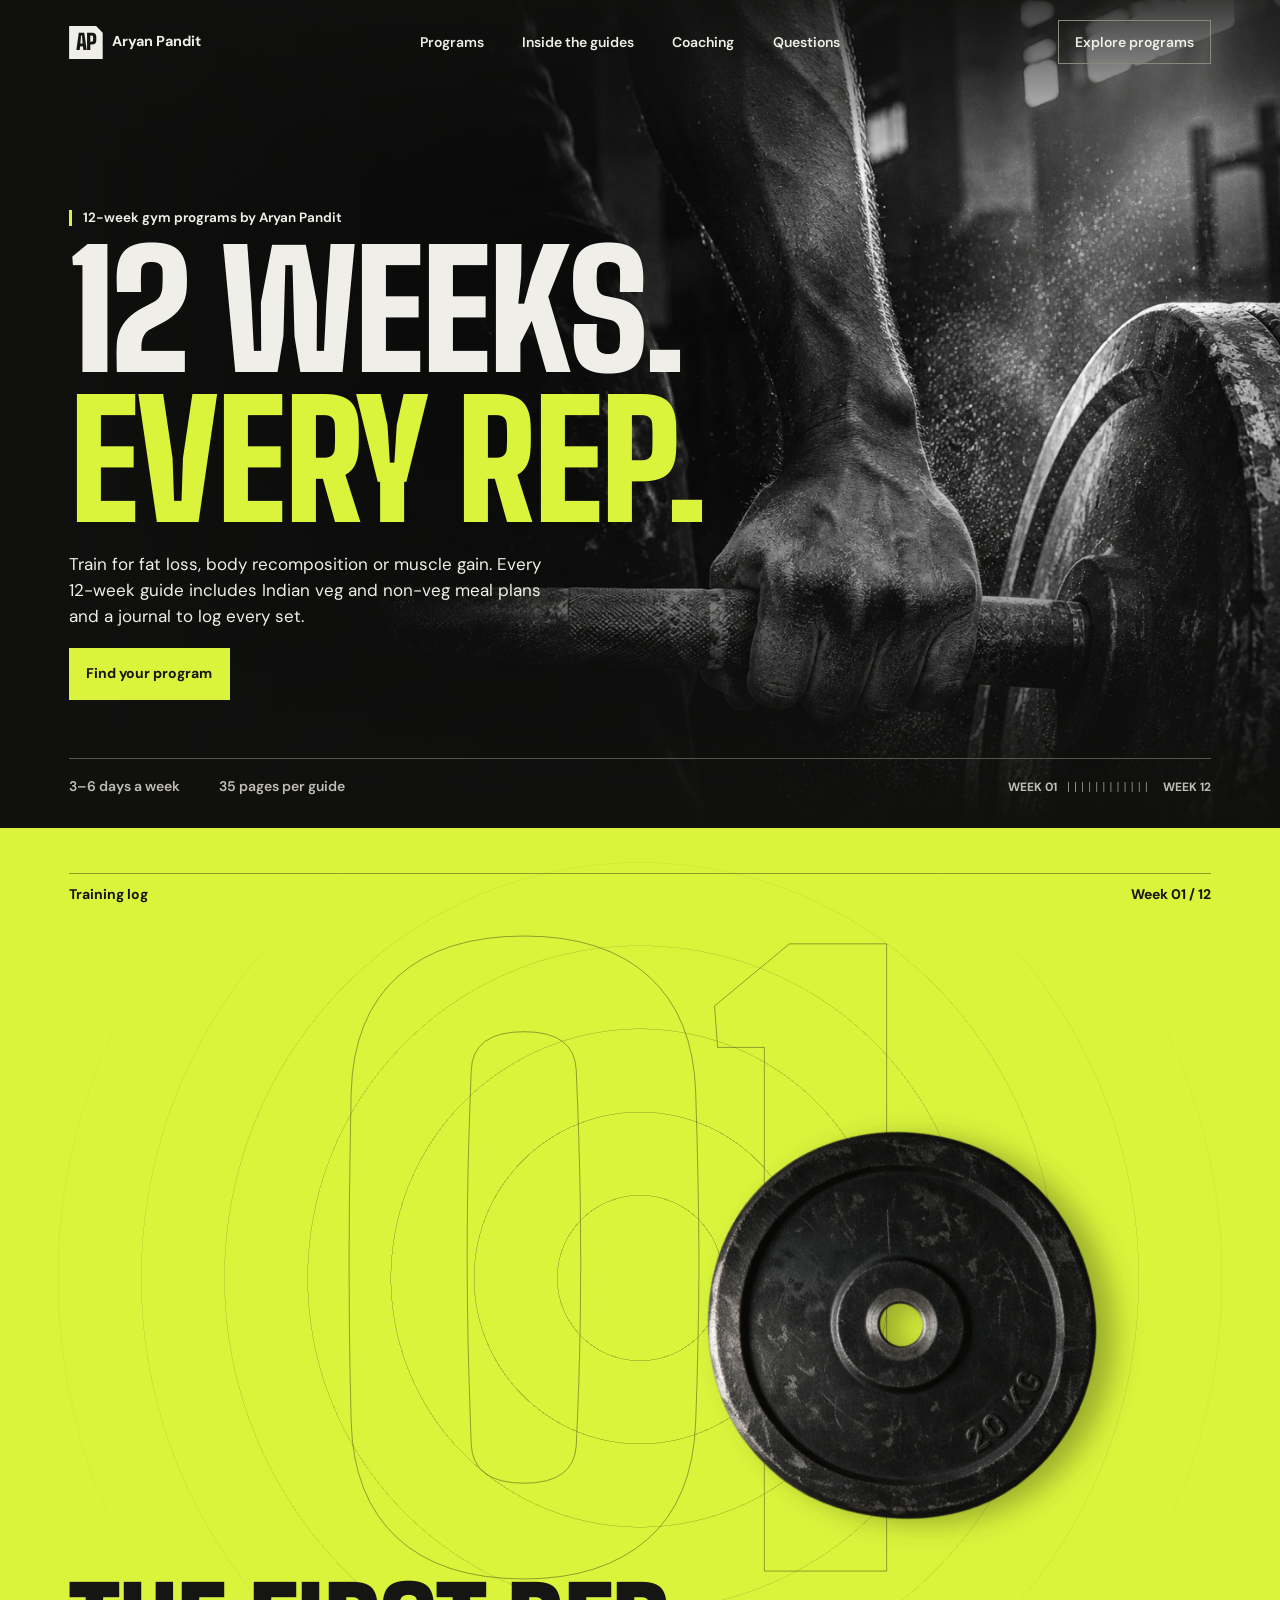
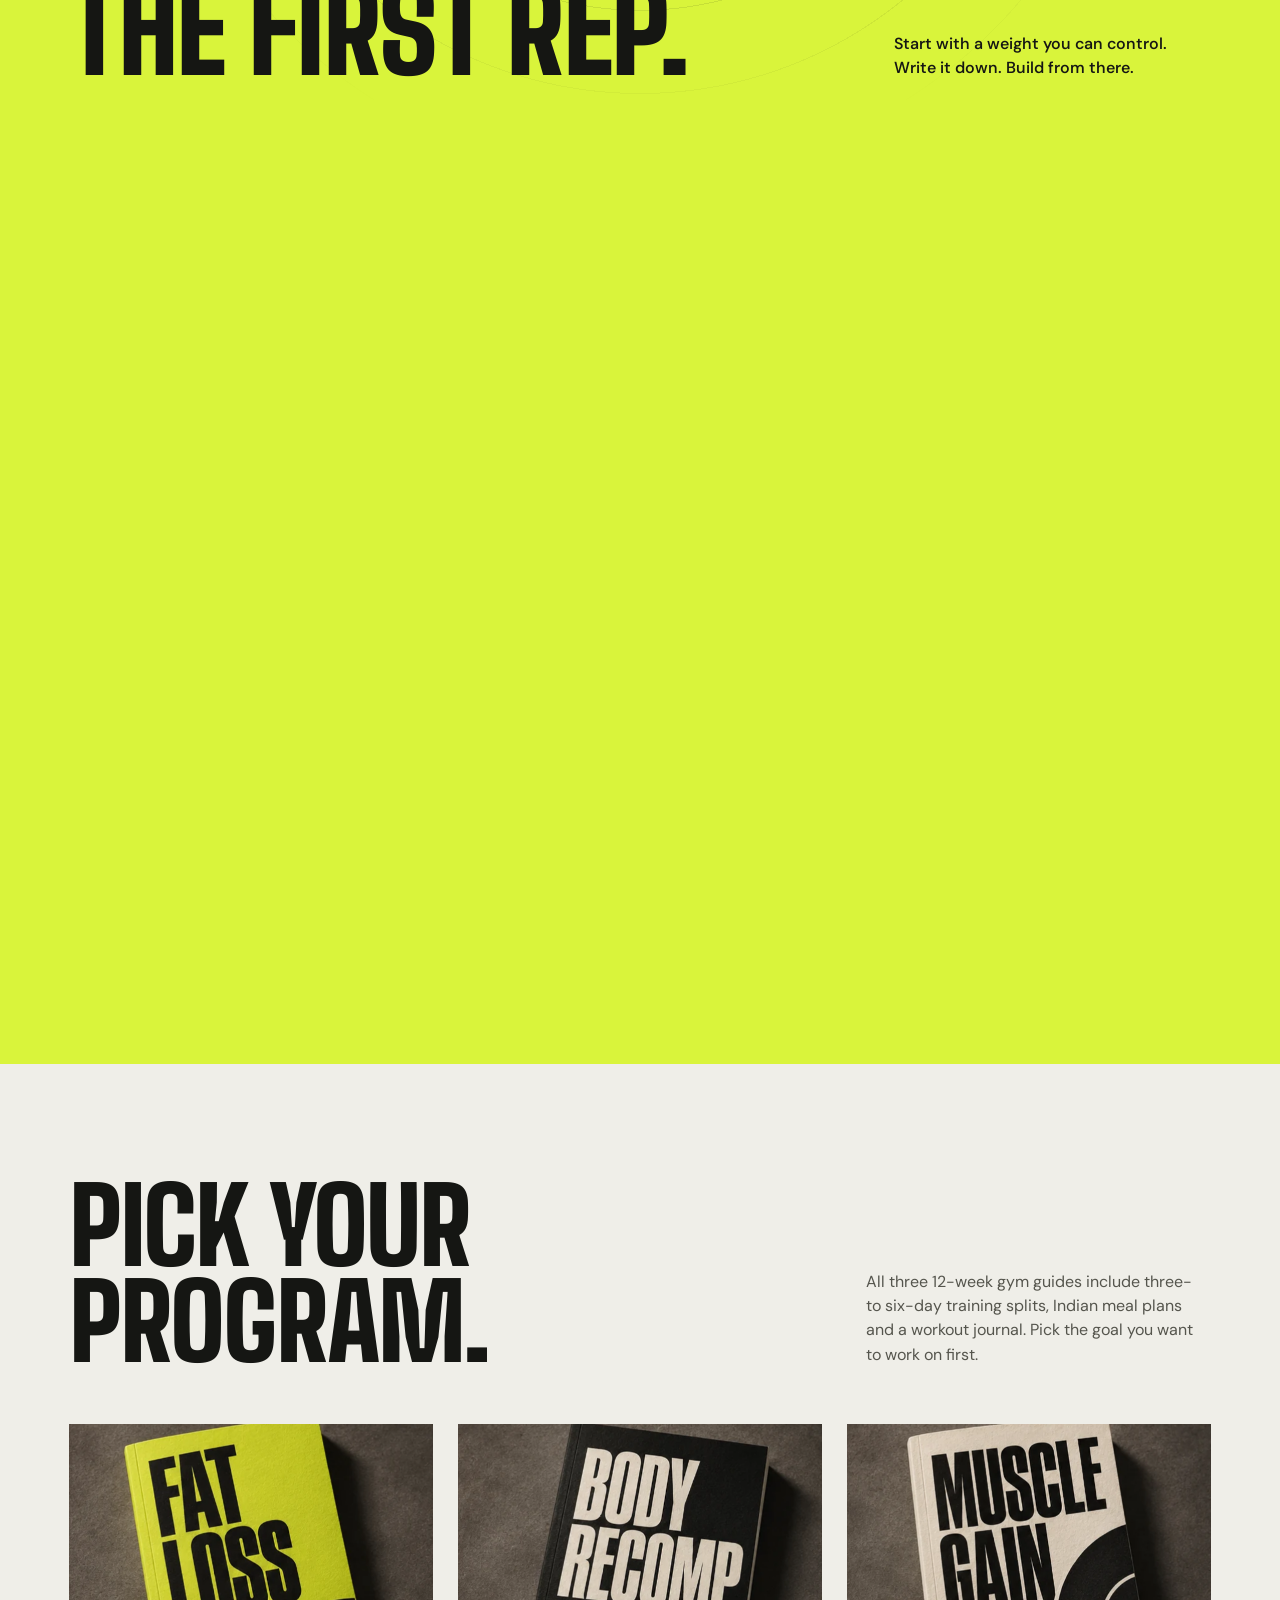
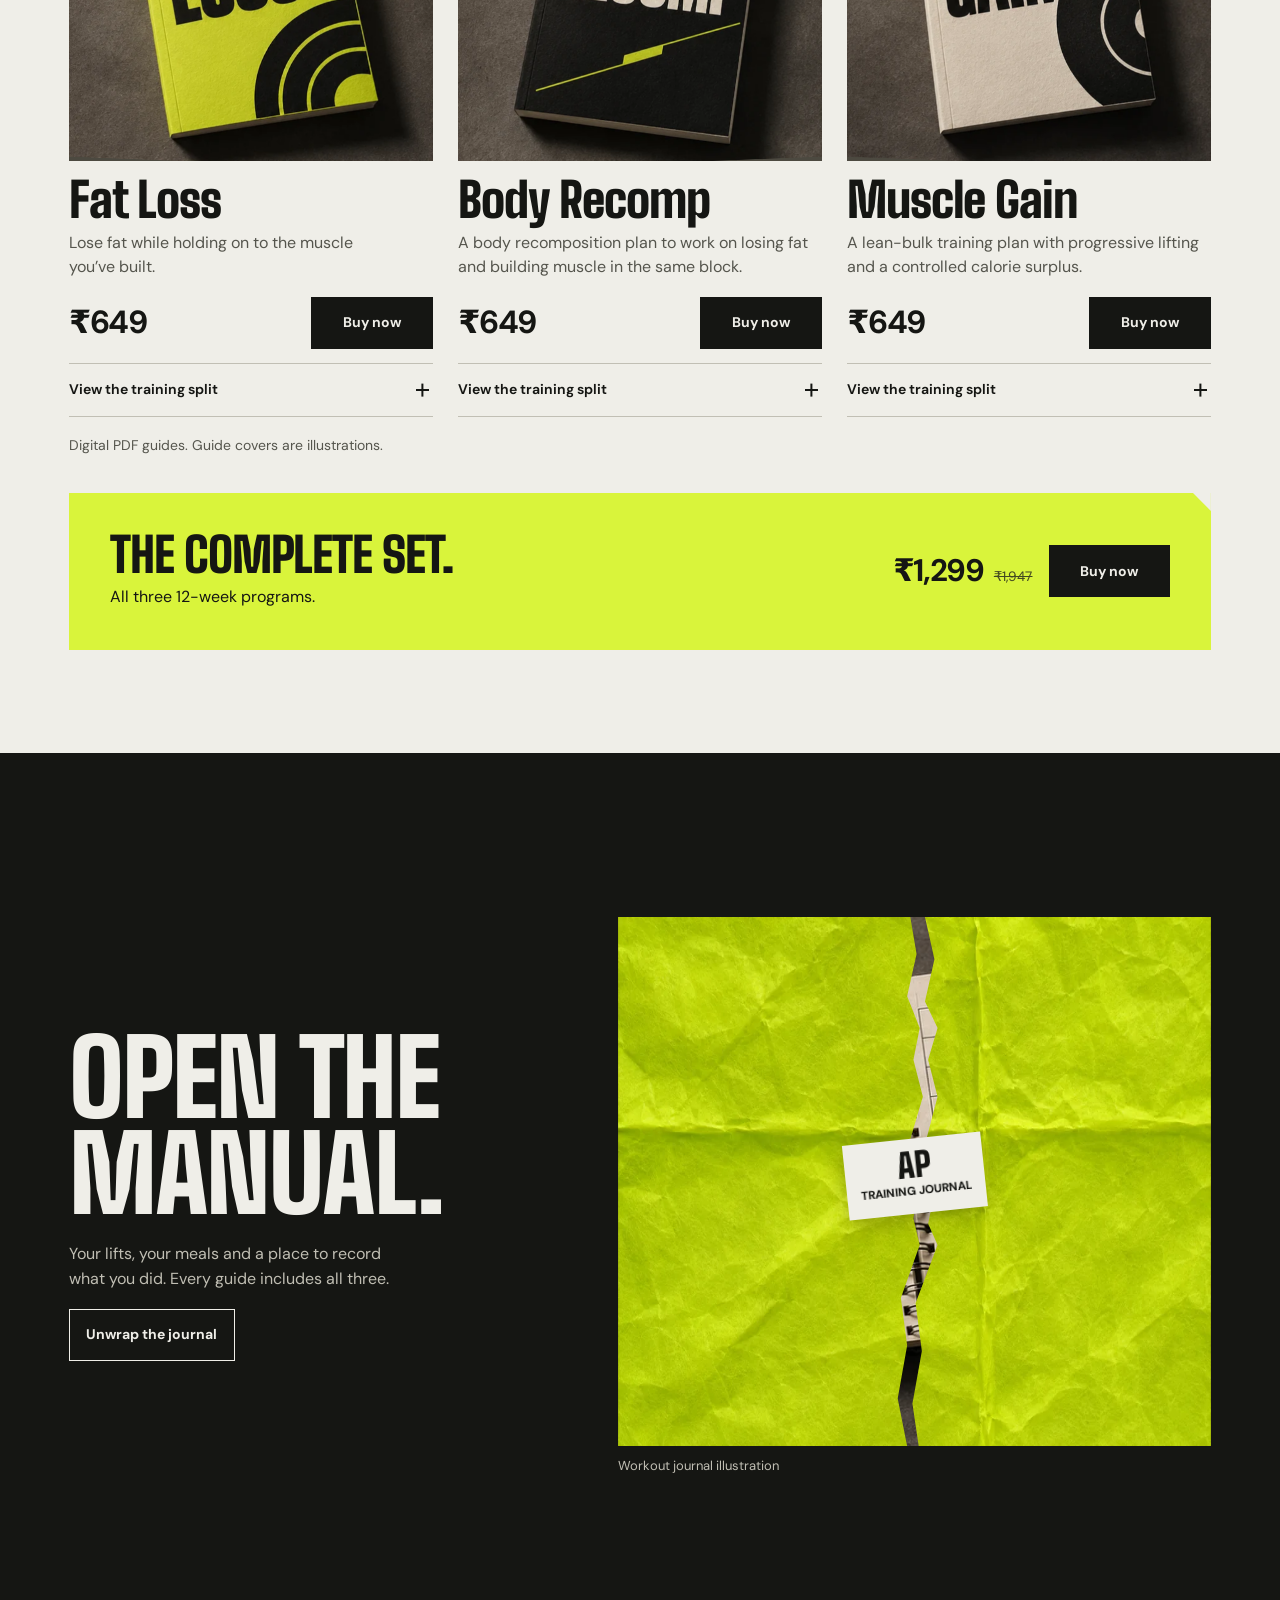
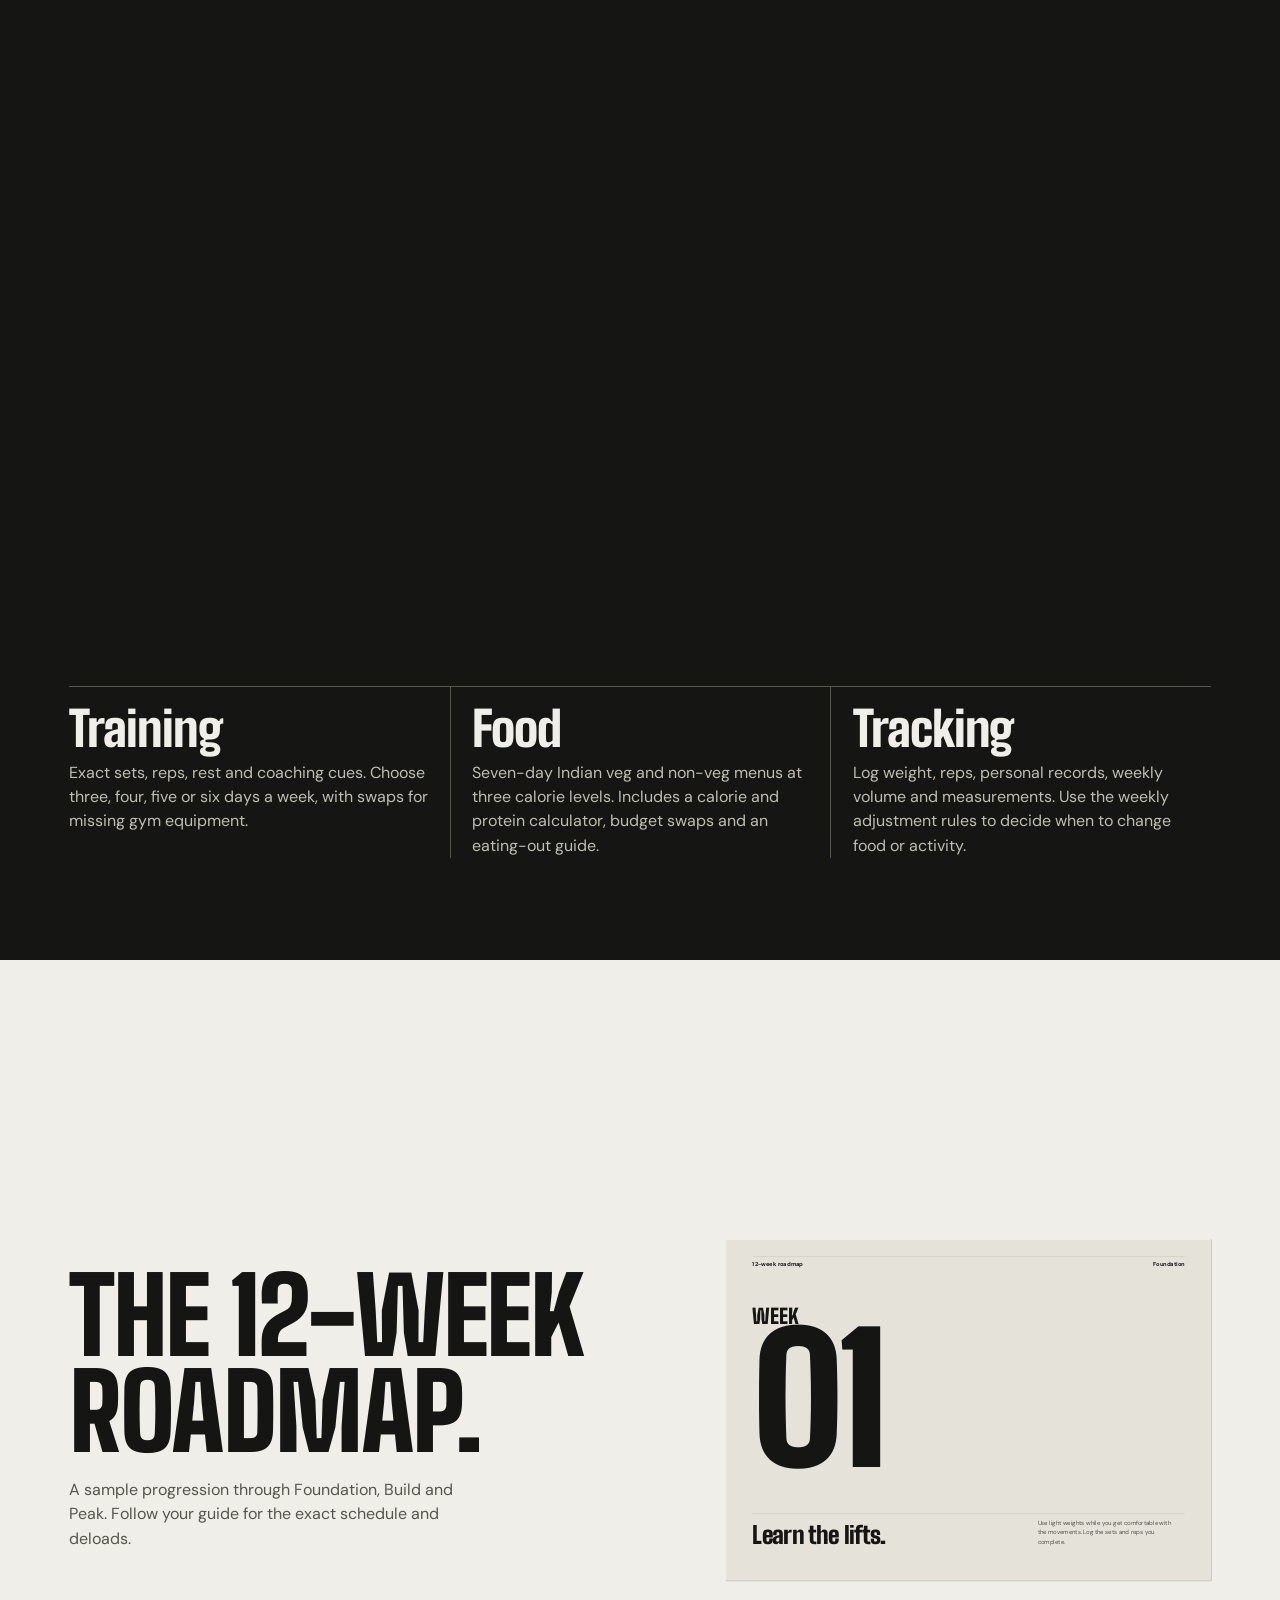
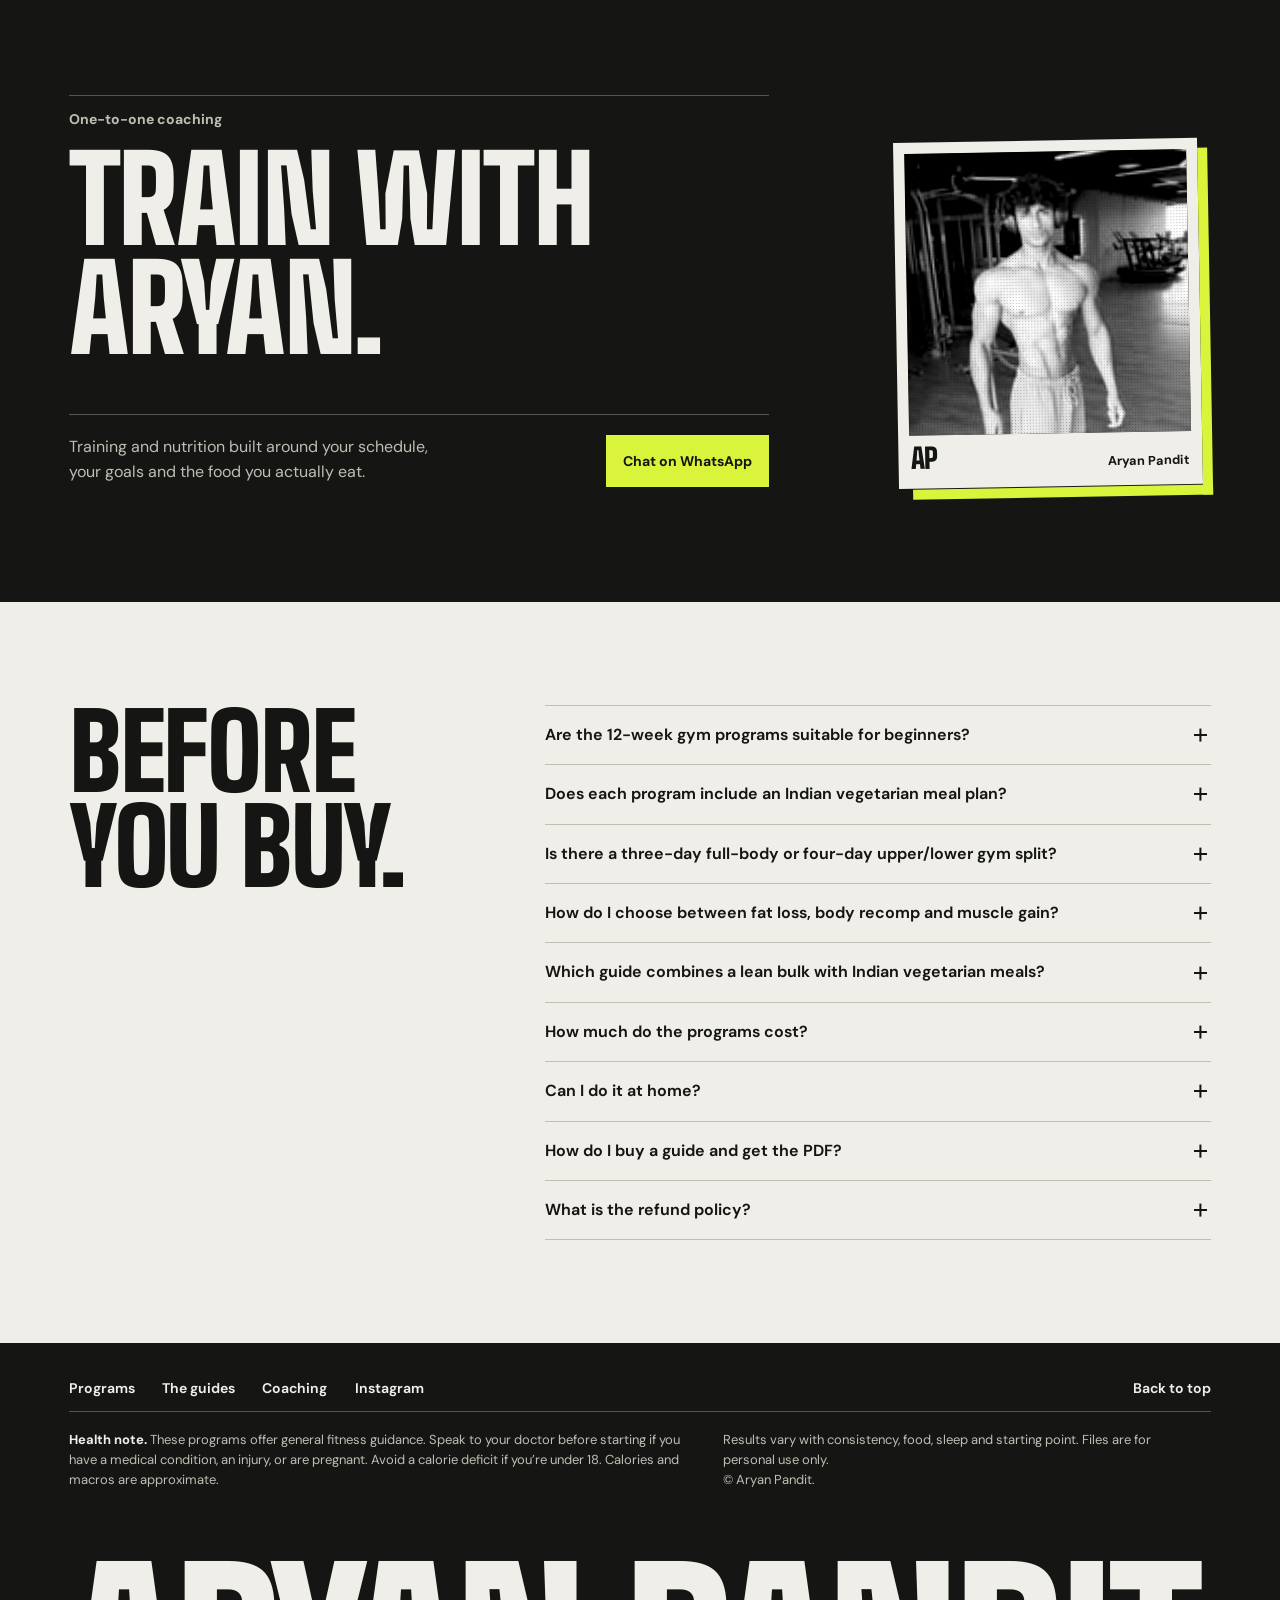
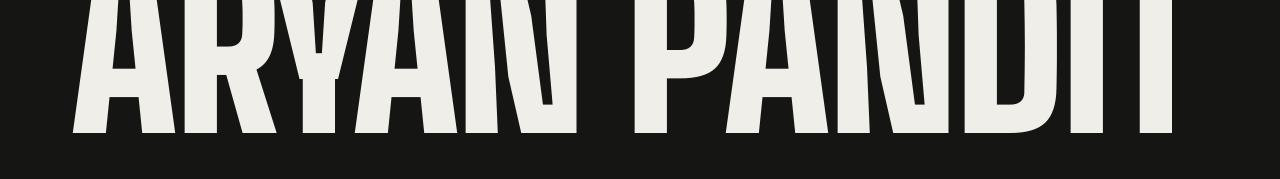
==== index.html @ 490cfeeb "Turn the roadmap into twelve full-screen weeks" ====
<!doctype html>
<html lang="en-IN">
<head>
  <meta charset="utf-8">
  <meta name="viewport" content="width=device-width, initial-scale=1, viewport-fit=cover">
  <meta name="theme-color" content="#151613">
  <title>12-Week Gym Programs & Indian Meal Plans | Aryan Pandit</title>
  <meta name="description" content="Choose a 12-week gym program for fat loss, body recomposition or lean muscle gain. Includes 3–6 day training splits, Indian veg and non-veg meal plans and a workout journal.">
  <meta name="robots" content="index, follow, max-image-preview:large">
  <link rel="canonical" href="https://fitness-website-zeta-red.vercel.app/">
  <meta property="og:type" content="website">
  <meta property="og:site_name" content="Aryan Pandit Training">
  <meta property="og:locale" content="en_IN">
  <meta property="og:url" content="https://fitness-website-zeta-red.vercel.app/">
  <meta property="og:title" content="12-Week Gym Programs & Indian Meal Plans | Aryan Pandit">
  <meta property="og:description" content="Choose a 12-week gym program for fat loss, body recomposition or lean muscle gain. Includes 3–6 day training splits, Indian veg and non-veg meal plans and a workout journal.">
  <meta property="og:image" content="https://fitness-website-zeta-red.vercel.app/assets/imagery/chalk-and-steel.webp">
  <meta property="og:image:width" content="1536">
  <meta property="og:image:height" content="1024">
  <meta property="og:image:alt" content="A lifter gripping a chalk-dusted barbell">
  <meta name="twitter:card" content="summary_large_image">
  <meta name="twitter:title" content="12-Week Gym Programs & Indian Meal Plans | Aryan Pandit">
  <meta name="twitter:description" content="Choose a 12-week gym program for fat loss, body recomposition or lean muscle gain. Includes 3–6 day training splits, Indian veg and non-veg meal plans and a workout journal.">
  <meta name="twitter:image" content="https://fitness-website-zeta-red.vercel.app/assets/imagery/chalk-and-steel.webp">
  <meta name="twitter:image:alt" content="A lifter gripping a chalk-dusted barbell">
  <link rel="icon" type="image/png" href="assets/imagery/favicon.png">
  <link rel="stylesheet" href="assets/site.css">
  <link rel="stylesheet" href="assets/chapters.css">
  <script defer src="assets/vendor/lenis.min.js"></script>
  <script defer src="assets/site.js"></script>
  <script type="application/ld+json">
    {
      "@context": "https://schema.org",
      "@graph": [
        {
          "@type": "Person",
          "@id": "https://fitness-website-zeta-red.vercel.app/#aryan-pandit",
          "name": "Aryan Pandit",
          "image": "https://fitness-website-zeta-red.vercel.app/assets/imagery/aryan-pandit.jpg",
          "sameAs": [
            "https://www.instagram.com/aryanpandit_85/"
          ]
        },
        {
          "@type": "WebSite",
          "@id": "https://fitness-website-zeta-red.vercel.app/#website",
          "url": "https://fitness-website-zeta-red.vercel.app/",
          "name": "Aryan Pandit Training",
          "inLanguage": "en-IN",
          "publisher": {
            "@id": "https://fitness-website-zeta-red.vercel.app/#aryan-pandit"
          }
        },
        {
          "@type": "CollectionPage",
          "@id": "https://fitness-website-zeta-red.vercel.app/#webpage",
          "url": "https://fitness-website-zeta-red.vercel.app/",
          "name": "12-Week Gym Programs & Indian Meal Plans | Aryan Pandit",
          "description": "Choose a 12-week gym program for fat loss, body recomposition or lean muscle gain. Includes 3–6 day training splits, Indian veg and non-veg meal plans and a workout journal.",
          "inLanguage": "en-IN",
          "isPartOf": {
            "@id": "https://fitness-website-zeta-red.vercel.app/#website"
          },
          "author": {
            "@id": "https://fitness-website-zeta-red.vercel.app/#aryan-pandit"
          },
          "mainEntity": {
            "@id": "https://fitness-website-zeta-red.vercel.app/#programs"
          }
        },
        {
          "@type": "ItemList",
          "@id": "https://fitness-website-zeta-red.vercel.app/#programs",
          "name": "12-week training programs",
          "itemListElement": [
            {
              "@type": "ListItem",
              "position": 1,
              "name": "Fat Loss Training Program",
              "url": "https://fitness-website-zeta-red.vercel.app/#fat-loss"
            },
            {
              "@type": "ListItem",
              "position": 2,
              "name": "Body Recomposition Training Program",
              "url": "https://fitness-website-zeta-red.vercel.app/#body-recomp"
            },
            {
              "@type": "ListItem",
              "position": 3,
              "name": "Muscle Gain Training Program",
              "url": "https://fitness-website-zeta-red.vercel.app/#muscle-gain"
            },
            {
              "@type": "ListItem",
              "position": 4,
              "name": "The Complete Set",
              "url": "https://fitness-website-zeta-red.vercel.app/#bundle"
            }
          ]
        }
      ]
    }
  </script>
</head>
<body id="top">
  <a class="skip-link" href="#main">Skip to content</a>
  <header class="site-header">
    <div class="shell header-inner">
      <a class="brand" href="#top"><span class="brand-mark" aria-hidden="true">AP</span> Aryan Pandit</a>
      <nav class="site-nav" aria-label="Main navigation">
        <a href="#programs">Programs</a>
        <a href="#inside">Inside the guides</a>
        <a href="#coaching">Coaching</a>
        <a href="#faq">Questions</a>
      </nav>
      <a class="action header-action" href="#programs">Explore programs</a>
      <details class="site-menu">
        <summary>Menu</summary>
        <nav aria-label="Mobile navigation">
          <a href="#programs">Programs</a>
          <a href="#inside">Inside the guides</a>
          <a href="#coaching">Coaching</a>
          <a href="#faq">Questions</a>
        </nav>
      </details>
    </div>
  </header>

  <main id="main" tabindex="-1">
    <section class="hero" aria-labelledby="hero-title">
      <div class="hero-media" aria-hidden="true">
        <picture>
          <source media="(max-width: 700px)" srcset="assets/imagery/chalk-and-steel-mobile.webp">
          <img src="assets/imagery/chalk-and-steel.webp" width="1536" height="1024" alt="" fetchpriority="high">
        </picture>
      </div>
      <div class="shell hero-inner">
        <div class="hero-content">
          <p class="hero-kicker">12-week gym programs by Aryan Pandit</p>
          <h1 id="hero-title"><span>12 WEEKS.</span> <span>EVERY REP.</span></h1>
          <p class="hero-desc">Train for fat loss, body recomposition or muscle gain. Every 12-week guide includes Indian veg and non-veg meal plans and a journal to log every set.</p>
          <a class="action action-acid" href="#programs">Find your program</a>
        </div>
        <div class="hero-base">
          <dl class="hero-specs">
            <div><dt>Training frequency</dt><dd>3–6 days a week</dd></div>
            <div><dt>Guide length</dt><dd>35 pages per guide</dd></div>
          </dl>
          <a class="week-index" href="#roadmap">
            <span class="sr-only">Training roadmap, </span><span>Week 01</span> <span class="ticks" aria-hidden="true"></span> <span>Week 12</span>
          </a>
        </div>
      </div>
    </section>

    <section class="lift-reel" aria-labelledby="lift-title">
      <div class="lift-sticky">
        <div class="lift-art" aria-hidden="true">
          <div class="lift-target"></div>
          <div class="lift-number">01</div>
          <div class="lift-disc">
            <img src="assets/imagery/iron-plate.webp" alt="" width="960" height="960" loading="lazy" decoding="async">
          </div>
          <div class="lift-sheet lift-sheet-shadow"></div>
          <div class="lift-sheet lift-sheet-face">
            <div class="lift-log">
              <div class="lift-log-header"><span>Workout journal</span><span>Sample entry</span></div>
              <p class="lift-log-title">DUMBBELL ROW</p>
              <table class="lift-log-table">
                <thead>
                  <tr><th scope="col">Set</th><th scope="col">Weight</th><th scope="col">Reps</th></tr>
                </thead>
                <tbody>
                  <tr><td>01</td><td>12 kg</td><td>08</td></tr>
                  <tr><td>02</td><td>12 kg</td><td>08</td></tr>
                  <tr><td>03</td><td>12 kg</td><td>08</td></tr>
                </tbody>
              </table>
            </div>
          </div>
        </div>
        <div class="shell lift-layout">
          <div class="lift-register"><span>Training log</span><span>Week 01 / 12</span></div>
          <div class="lift-caption">
            <h2 id="lift-title">THE FIRST REP.</h2>
            <p>Start with a weight you can control. Write it down. Build from there.</p>
          </div>
        </div>
      </div>
    </section>

    <section class="catalogue paper-section" id="programs" aria-labelledby="programs-title">
      <div class="shell">
        <header class="section-heading catalogue-heading">
          <h2 id="programs-title">PICK YOUR<br>PROGRAM.</h2>
          <p>All three 12-week gym guides include three- to six-day training splits, Indian meal plans and a workout journal. Pick the goal you want to work on first.</p>
        </header>
        <div class="program-grid">
          <article class="program" id="fat-loss" aria-labelledby="fatloss-title">
            <div class="book-art">
              <img src="assets/imagery/fat-loss.webp" alt="Fat Loss guide cover mockup" width="627" height="627" loading="lazy" decoding="async">
            </div>
            <div class="program-copy">
              <h3 id="fatloss-title">Fat Loss</h3>
              <p>Lose fat while holding on to the muscle you’ve built.</p>
              <div class="program-buy">
                <span class="program-price">₹649</span>
                <a class="action action-ink buy-action" href="api/checkout?program=fat-loss" aria-label="Buy now, Fat Loss"><span>Buy now</span></a>
              </div>
              <details class="program-details">
                <summary>View the training split</summary>
                <div class="program-detail-body">
                  <p><strong>Best for</strong> · Lifters who want to get leaner while keeping their strength.</p>
                  <dl class="program-stats"><div><dt>Training days</dt><dd>6</dd></div><div><dt>Calorie range</dt><dd>1,500–2,100</dd></div><div><dt>Daily steps</dt><dd>10–12k</dd></div></dl>
                  <h4>Sample training week</h4>
                  <dl class="training-week"><div><dt>Mon</dt><dd>Push</dd></div><div><dt>Tue</dt><dd>Pull</dd></div><div><dt>Wed</dt><dd>Legs A</dd></div><div><dt>Thu</dt><dd>Upper</dd></div><div><dt>Fri</dt><dd>Legs B</dd></div><div><dt>Sat</dt><dd>Cardio</dd></div><div><dt>Sun</dt><dd>Rest</dd></div></dl>
                  <h4>Inside this guide</h4>
                  <ul><li>Personal calorie and protein targets</li><li>A step and cardio progression</li><li>Veg and non-veg meal plans at three calorie levels</li><li>Weekly adjustments for a weight-loss plateau</li><li>A guide to weddings, parties and restaurants</li></ul>
                  <p>If you are underweight or your priority is adding size, look at Muscle Gain.</p>
                </div>
              </details>
            </div>
          </article>
          <article class="program" id="body-recomp" aria-labelledby="recomp-title">
            <div class="book-art">
              <img src="assets/imagery/body-recomp.webp" alt="Body Recomp guide cover mockup" width="627" height="627" loading="lazy" decoding="async">
            </div>
            <div class="program-copy">
              <h3 id="recomp-title">Body Recomp</h3>
              <p>A body recomposition plan to work on losing fat and building muscle in the same block.</p>
              <div class="program-buy">
                <span class="program-price">₹649</span>
                <a class="action action-ink buy-action" href="api/checkout?program=body-recomp" aria-label="Buy now, Body Recomp"><span>Buy now</span></a>
              </div>
              <details class="program-details">
                <summary>View the training split</summary>
                <div class="program-detail-body">
                  <p><strong>Best for</strong> · Beginners and returning lifters who want to get leaner and build muscle.</p>
                  <dl class="program-stats"><div><dt>Training days</dt><dd>5</dd></div><div><dt>Calorie range</dt><dd>1,900–2,500</dd></div><div><dt>Daily steps</dt><dd>8–10k</dd></div></dl>
                  <h4>Sample training week</h4>
                  <dl class="training-week"><div><dt>Mon</dt><dd>Upper strength</dd></div><div><dt>Tue</dt><dd>Lower strength</dd></div><div><dt>Wed</dt><dd>Push</dd></div><div><dt>Thu</dt><dd>Pull</dd></div><div><dt>Fri</dt><dd>Legs + core</dd></div><div><dt>Sat</dt><dd>Cardio</dd></div><div><dt>Sun</dt><dd>Rest</dd></div></dl>
                  <h4>Inside this guide</h4>
                  <ul><li>A nutrition plan built around near-maintenance calories</li><li>Heavy strength days and higher-rep muscle days</li><li>A week-four progress check</li><li>Veg and non-veg meal plans at three calorie levels</li><li>A week-12 strength test</li></ul>
                  <p>If fat loss is your only priority, look at Fat Loss.</p>
                </div>
              </details>
            </div>
          </article>
          <article class="program" id="muscle-gain" aria-labelledby="gain-title">
            <div class="book-art">
              <img src="assets/imagery/muscle-gain.webp" alt="Muscle Gain guide cover mockup" width="627" height="627" loading="lazy" decoding="async">
            </div>
            <div class="program-copy">
              <h3 id="gain-title">Muscle Gain</h3>
              <p>A lean-bulk training plan with progressive lifting and a controlled calorie surplus.</p>
              <div class="program-buy">
                <span class="program-price">₹649</span>
                <a class="action action-ink buy-action" href="api/checkout?program=muscle-gain" aria-label="Buy now, Muscle Gain"><span>Buy now</span></a>
              </div>
              <details class="program-details">
                <summary>View the training split</summary>
                <div class="program-detail-body">
                  <p><strong>Best for</strong> · Lean or average builds who want to put on muscle.</p>
                  <dl class="program-stats"><div><dt>Training days</dt><dd>6</dd></div><div><dt>Calorie range</dt><dd>2,500–3,200</dd></div><div><dt>kg per week</dt><dd>+0.25–0.4</dd></div></dl>
                  <h4>Sample training week</h4>
                  <dl class="training-week"><div><dt>Mon</dt><dd>Push A</dd></div><div><dt>Tue</dt><dd>Pull A</dd></div><div><dt>Wed</dt><dd>Legs A</dd></div><div><dt>Thu</dt><dd>Push B</dd></div><div><dt>Fri</dt><dd>Pull B</dd></div><div><dt>Sat</dt><dd>Legs B</dd></div><div><dt>Sun</dt><dd>Rest</dd></div></dl>
                  <h4>Inside this guide</h4>
                  <ul><li>A controlled calorie surplus</li><li>Push, pull and legs twice a week, with a progression plan</li><li>High-calorie veg and non-veg meals built around food</li><li>Weekly adjustments for the pace of weight gain</li><li>A guide to creatine and other supplements</li></ul>
                  <p>If your priority is getting leaner, look at Fat Loss or Body Recomp.</p>
                </div>
              </details>
            </div>
          </article>
        </div>
        <p class="purchase-note">Digital PDF guides. Guide covers are illustrations.</p>
        <aside class="bundle" id="bundle" aria-label="Three-program bundle">
          <div class="bundle-copy">
            <h3>THE COMPLETE SET.</h3>
            <p>All three 12-week programs.</p>
          </div>
          <div class="bundle-order">
            <div class="bundle-price"><strong>₹1,299</strong><s aria-label="Regular price ₹1,947">₹1,947</s></div>
            <a class="action action-ink buy-action" href="api/checkout?program=bundle" aria-label="Buy now, the complete set"><span>Buy now</span></a>
          </div>
        </aside>
      </div>
    </section>

    <section class="manual" id="inside" aria-labelledby="manual-title">
      <div class="shell">
        <div class="manual-runway">
          <div class="manual-intro">
            <div class="manual-copy">
              <h2 id="manual-title">OPEN THE<br>MANUAL.</h2>
              <p>Your lifts, your meals and a place to record what you did. Every guide includes all three.</p>
              <button class="action action-outline unwrap-button" type="button" aria-controls="journal-preview" hidden>Unwrap the journal</button>
            </div>
            <figure class="journal" id="journal-preview">
              <div class="journal-frame">
                <img src="assets/imagery/training-journal.webp" alt="Illustration of an open workout journal with handwritten weights and reps" width="627" height="627" loading="lazy" decoding="async">
                <div class="wrapping" aria-hidden="true">
                  <div class="paper-flap paper-flap-left">
                    <div class="paper-face"></div>
                    <div class="paper-back"></div>
                  </div>
                  <div class="paper-flap paper-flap-right">
                    <div class="paper-face"></div>
                    <div class="paper-back"></div>
                  </div>
                  <span class="paper-seal"><b>AP</b><span>Training journal</span></span>
                </div>
              </div>
              <figcaption>Workout journal illustration</figcaption>
            </figure>
          </div>
        </div>
        <div class="inside-grid">
          <article>
            <h3>Training</h3>
            <p>Exact sets, reps, rest and coaching cues. Choose three, four, five or six days a week, with swaps for missing gym equipment.</p>
          </article>
          <article>
            <h3>Food</h3>
            <p>Seven-day Indian veg and non-veg menus at three calorie levels. Includes a calorie and protein calculator, budget swaps and an eating-out guide.</p>
          </article>
          <article>
            <h3>Tracking</h3>
            <p>Log weight, reps, personal records, weekly volume and measurements. Use the weekly adjustment rules to decide when to change food or activity.</p>
          </article>
        </div>
      </div>
    </section>

    <section id="roadmap" class="roadmap paper-section" aria-labelledby="roadmap-title">
      <div class="roadmap-stage">
        <div class="shell roadmap-overview">
          <div class="roadmap-intro">
            <h2 id="roadmap-title">THE 12-WEEK<br>ROADMAP.</h2>
            <p>A sample progression through Foundation, Build and Peak. Follow your guide for the exact schedule and deloads.</p>
          </div>
          <div class="roadmap-preview" aria-hidden="true"></div>
        </div>
        <a class="roadmap-skip" href="#coaching">Skip to coaching</a>
        <div class="roadmap-window">
          <ol class="roadmap-track" role="list">
            <li class="roadmap-sheet roadmap-foundation">
              <div class="shell roadmap-sheet-inner">
                <div class="roadmap-sheet-register">
                  <span aria-hidden="true">12-week roadmap</span>
                  <span>Foundation</span>
                </div>
                <div class="roadmap-week-number"><span>Week</span> <strong>01</strong></div>
                <div class="roadmap-week-note">
                  <h3>Learn the lifts.</h3>
                  <p>Use light weights while you get comfortable with the movements. Log the sets and reps you complete.</p>
                </div>
              </div>
            </li>
            <li class="roadmap-sheet roadmap-foundation">
              <div class="shell roadmap-sheet-inner">
                <div class="roadmap-sheet-register">
                  <span aria-hidden="true">12-week roadmap</span>
                  <span>Foundation</span>
                </div>
                <div class="roadmap-week-number"><span>Week</span> <strong>02</strong></div>
                <div class="roadmap-week-note">
                  <h3>Repeat the reps.</h3>
                  <p>Use the coaching cues from your guide and aim for the same controlled movement from set to set.</p>
                </div>
              </div>
            </li>
            <li class="roadmap-sheet roadmap-foundation">
              <div class="shell roadmap-sheet-inner">
                <div class="roadmap-sheet-register">
                  <span aria-hidden="true">12-week roadmap</span>
                  <span>Foundation</span>
                </div>
                <div class="roadmap-week-number"><span>Week</span> <strong>03</strong></div>
                <div class="roadmap-week-note">
                  <h3>Set your baseline.</h3>
                  <p>Look back at your first three weeks. Your journal gives you a starting point for the work ahead.</p>
                </div>
              </div>
            </li>
            <li class="roadmap-sheet roadmap-build">
              <div class="shell roadmap-sheet-inner">
                <div class="roadmap-sheet-register">
                  <span aria-hidden="true">12-week roadmap</span>
                  <span>Build</span>
                </div>
                <div class="roadmap-week-number"><span>Week</span> <strong>04</strong></div>
                <div class="roadmap-week-note">
                  <h3>Build from the log.</h3>
                  <p>Use your recorded sets to choose the loads for your next sessions. Follow the rep targets in your guide.</p>
                </div>
              </div>
            </li>
            <li class="roadmap-sheet roadmap-build">
              <div class="shell roadmap-sheet-inner">
                <div class="roadmap-sheet-register">
                  <span aria-hidden="true">12-week roadmap</span>
                  <span>Build</span>
                </div>
                <div class="roadmap-week-number"><span>Week</span> <strong>05</strong></div>
                <div class="roadmap-week-note">
                  <h3>Progress one lift at a time.</h3>
                  <p>Use the progression rules in your program when you hit the target reps with control.</p>
                </div>
              </div>
            </li>
            <li class="roadmap-sheet roadmap-build">
              <div class="shell roadmap-sheet-inner">
                <div class="roadmap-sheet-register">
                  <span aria-hidden="true">12-week roadmap</span>
                  <span>Build</span>
                </div>
                <div class="roadmap-week-number"><span>Week</span> <strong>06</strong></div>
                <div class="roadmap-week-note">
                  <h3>Keep the sessions consistent.</h3>
                  <p>Stick to the weekly split that fits your schedule and record the work you actually complete.</p>
                </div>
              </div>
            </li>
            <li class="roadmap-sheet roadmap-build">
              <div class="shell roadmap-sheet-inner">
                <div class="roadmap-sheet-register">
                  <span aria-hidden="true">12-week roadmap</span>
                  <span>Build</span>
                </div>
                <div class="roadmap-week-number"><span>Week</span> <strong>07</strong></div>
                <div class="roadmap-week-note">
                  <h3>Read your training log.</h3>
                  <p>Check how your reps and loads have changed across recent sessions. Bring that information into the next week.</p>
                </div>
              </div>
            </li>
            <li class="roadmap-sheet roadmap-build">
              <div class="shell roadmap-sheet-inner">
                <div class="roadmap-sheet-register">
                  <span aria-hidden="true">12-week roadmap</span>
                  <span>Build</span>
                </div>
                <div class="roadmap-week-number"><span>Week</span> <strong>08</strong></div>
                <div class="roadmap-week-note">
                  <h3>Make room for recovery.</h3>
                  <p>Follow the lighter sessions and deloads in your guide when they come up in your schedule.</p>
                </div>
              </div>
            </li>
            <li class="roadmap-sheet roadmap-peak">
              <div class="shell roadmap-sheet-inner">
                <div class="roadmap-sheet-register">
                  <span aria-hidden="true">12-week roadmap</span>
                  <span>Peak</span>
                </div>
                <div class="roadmap-week-number"><span>Week</span> <strong>09</strong></div>
                <div class="roadmap-week-note">
                  <h3>Bring the lifts together.</h3>
                  <p>Use the same setup and coaching cues you practised in Foundation as you work through the final phase.</p>
                </div>
              </div>
            </li>
            <li class="roadmap-sheet roadmap-peak">
              <div class="shell roadmap-sheet-inner">
                <div class="roadmap-sheet-register">
                  <span aria-hidden="true">12-week roadmap</span>
                  <span>Peak</span>
                </div>
                <div class="roadmap-week-number"><span>Week</span> <strong>10</strong></div>
                <div class="roadmap-week-note">
                  <h3>Keep the hard sets clean.</h3>
                  <p>Work through the prescribed sets and reps. Use your journal to track where you can repeat your best effort.</p>
                </div>
              </div>
            </li>
            <li class="roadmap-sheet roadmap-peak">
              <div class="shell roadmap-sheet-inner">
                <div class="roadmap-sheet-register">
                  <span aria-hidden="true">12-week roadmap</span>
                  <span>Peak</span>
                </div>
                <div class="roadmap-week-number"><span>Week</span> <strong>11</strong></div>
                <div class="roadmap-week-note">
                  <h3>Compare with Week 01.</h3>
                  <p>Review your current reps and loads against the baseline you logged at the start.</p>
                </div>
              </div>
            </li>
            <li class="roadmap-sheet roadmap-peak">
              <div class="shell roadmap-sheet-inner">
                <div class="roadmap-sheet-register">
                  <span aria-hidden="true">12-week roadmap</span>
                  <span>Peak</span>
                </div>
                <div class="roadmap-week-number"><span>Week</span> <strong>12</strong></div>
                <div class="roadmap-week-note">
                  <h3>Finish and review.</h3>
                  <p>Record your final sessions and use the full 12-week log to see how your training changed.</p>
                </div>
              </div>
            </li>
          </ol>
        </div>
        <div class="roadmap-index" aria-hidden="true">
          <span class="roadmap-index-current">01</span>
          <div class="roadmap-index-line"></div>
          <span>12</span>
        </div>
      </div>
    </section>

    <section id="coaching" class="coaching" aria-labelledby="coaching-title">
      <div class="shell coaching-inner">
        <header class="coach-heading">
          <p>One-to-one coaching</p>
          <h2 id="coaching-title">TRAIN WITH<br>ARYAN.</h2>
        </header>
        <figure class="coach-print">
          <div class="coach-print-window">
            <img src="assets/imagery/aryan-pandit.jpg" alt="Aryan Pandit in the gym" width="150" height="150" loading="lazy" decoding="async">
          </div>
          <figcaption><b>AP</b><span>Aryan Pandit</span></figcaption>
        </figure>
        <div class="coach-copy">
          <p>Training and nutrition built around your schedule, your goals and the food you actually eat.</p>
          <a class="action action-acid" href="https://wa.me/message/FXVMZMLJMCZ5E1">Chat on WhatsApp</a>
        </div>
      </div>
    </section>

    <section id="faq" class="faq paper-section" aria-labelledby="faq-title">
      <div class="shell faq-layout">
        <h2 id="faq-title">BEFORE<br>YOU BUY.</h2>
        <div class="faq-list">
          <details><summary>Are the 12-week gym programs suitable for beginners?</summary><p>Yes. The first three weeks focus on learning the movements with light weights. Every exercise has a coaching cue and a machine-friendly swap.</p></details>
          <details><summary>Does each program include an Indian vegetarian meal plan?</summary><p>Yes. Every program includes a seven-day vegetarian plan and a separate non-veg plan. The guide shows you how to reach your protein target with foods such as soya, paneer and curd, plus optional protein powder.</p></details>
          <details><summary>Is there a three-day full-body or four-day upper/lower gym split?</summary><p>Each program includes a four-day upper/lower split and a three-day full-body split that follow the same 12-week roadmap.</p></details>
          <details><summary>How do I choose between fat loss, body recomp and muscle gain?</summary><p>Choose Fat Loss if getting leaner is your main goal. Choose Body Recomp if you want to build muscle while working on fat loss. Choose Muscle Gain if adding size is your priority and you want a lean-bulk plan.</p></details>
          <details><summary>Which guide combines a lean bulk with Indian vegetarian meals?</summary><p>Muscle Gain pairs progressive lifting with higher-calorie Indian vegetarian and non-vegetarian menus. It includes guidance on when to adjust your food intake as your weight changes.</p></details>
          <details><summary>How much do the programs cost?</summary><p>Each 12-week PDF guide costs ₹649. The Complete Set includes Fat Loss, Body Recomp and Muscle Gain for ₹1,299.</p></details>
          <details><summary>Can I do it at home?</summary><p>The programs are designed for a gym. Each guide includes an exercise substitution table for equipment you’re missing.</p></details>
          <details><summary>How do I buy a guide and get the PDF?</summary><p>Choose Buy now on your guide or bundle. When online checkout is available, you can pay on Razorpay. If checkout is still being set up, you can arrange your purchase and PDF delivery with Aryan on WhatsApp.</p></details>
          <details><summary>What is the refund policy?</summary><p>All sales are final once the digital files are delivered. If a file is damaged or won’t open, message Aryan for a working copy.</p></details>
        </div>
      </div>
    </section>
  </main>

  <footer class="site-footer">
    <div class="shell">
      <div class="footer-top">
        <nav aria-label="Footer navigation">
          <a href="#programs">Programs</a>
          <a href="#inside">The guides</a>
          <a href="#coaching">Coaching</a>
          <a href="https://www.instagram.com/aryanpandit_85/">Instagram</a>
        </nav>
        <a class="back-to-top" href="#top">Back to top</a>
      </div>
      <div class="legal">
        <p><strong>Health note.</strong> These programs offer general fitness guidance. Speak to your doctor before starting if you have a medical condition, an injury, or are pregnant. Avoid a calorie deficit if you’re under 18. Calories and macros are approximate.</p>
        <p>Results vary with consistency, food, sleep and starting point. Files are for personal use only.<br>© Aryan Pandit.</p>
      </div>
      <div class="footer-title" aria-hidden="true">
        <p class="footer-wordmark">ARYAN PANDIT</p>
        <div class="footer-lens" hidden><p class="footer-wordmark">ARYAN PANDIT</p></div>
      </div>
    </div>
  </footer>
</body>
</html>
---- assets/site.css ----
@font-face {
  font-family: "Big Shoulders";
  src: url("fonts/big-shoulders.woff2") format("woff2");
  font-style: normal;
  font-weight: 100 900;
  font-display: swap;
}

@font-face {
  font-family: "DM Sans";
  src: url("fonts/dm-sans.woff2") format("woff2");
  font-style: normal;
  font-weight: 100 1000;
  font-display: swap;
}

:root {
  color-scheme: light;
  --ink: #151613;
  --ink-deep: #10110f;
  --paper: #efeee8;
  --acid: #d9f43b;
  --muted: #55554d;
  --muted-dark: #c0beb3;
  --rule: #c1bfb4;
  --rule-dark: #55574e;
  --gutter: clamp(1.25rem, 5.4vw, 6rem);
  --display: "Big Shoulders", Impact, "Arial Narrow", sans-serif;
  --body: "DM Sans", system-ui, sans-serif;
  --ease: cubic-bezier(.215, .61, .355, 1);
  --quick: 180ms;
  --settle: 650ms;
  --intro: 1000ms;
}

*, *::before, *::after { box-sizing: border-box; }
html { scroll-padding-top: 1.25rem; }
body {
  margin: 0;
  background: var(--ink);
  color: var(--ink);
  font: 400 1rem/1.52 var(--body);
  -webkit-font-smoothing: antialiased;
  -webkit-tap-highlight-color: rgb(160 180 42 / 28%);
}
body, h1, h2, h3, h4, p, figure, dl, dd { margin: 0; }
img { display: block; max-width: 100%; height: auto; }
a { color: inherit; }
button { font: inherit; }
[hidden] { display: none !important; }
::selection { background: var(--acid); color: var(--ink); }
:focus-visible {
  outline: 2px solid currentColor;
  outline-offset: 4px;
}
main:focus { outline: none; }
.skip-link {
  position: fixed;
  left: var(--gutter);
  top: 1rem;
  z-index: 9;
  padding: .75rem 1rem;
  background: var(--acid);
  color: var(--ink);
  translate: 0 -200%;
}
.skip-link:focus { translate: 0; }

.shell { width: min(100%, 105rem); margin-inline: auto; padding-inline: var(--gutter); }
.paper-section { background: var(--paper); color: var(--ink); }

h1, h2, h3 {
  font-family: var(--display);
  font-weight: 900;
  line-height: .91;
  letter-spacing: -.022em;
}
h2 { font-size: clamp(4rem, 13.8vw, 7.8rem); }
h3 { font-size: clamp(2.25rem, 5vw, 3rem); }
.action {
  display: inline-flex;
  width: fit-content;
  min-height: 3.25rem;
  align-items: center;
  justify-content: center;
  padding: .65rem 1.02rem;
  border: 1px solid transparent;
  background: transparent;
  text-decoration: none;
  text-align: center;
  color: inherit;
  font-size: .875rem;
  font-weight: 700;
  line-height: 1.25;
  cursor: pointer;
  transition: background-color var(--quick) var(--ease), color var(--quick) var(--ease), border-color var(--quick) var(--ease);
}
.action-acid { background: var(--acid); color: var(--ink); }
.action-ink { background: var(--ink); color: var(--paper); }
.action-outline { border-color: currentColor; color: var(--paper); }
.action-acid:focus-visible, .action-ink:focus-visible {
  outline-color: currentColor;
  box-shadow: 0 0 0 3px var(--muted);
}
.action-acid:hover { background: var(--paper); }
.action-ink:hover { background: #393d2a; }
.action-outline:hover { background: var(--paper); border-color: var(--paper); color: var(--ink); }
.action-outline:focus-visible { outline-color: var(--acid); }

.site-header {
  position: absolute;
  z-index: 2;
  inset: 0 0 auto;
  color: var(--paper);
}
.header-inner {
  display: flex;
  min-height: 4.75rem;
  align-items: center;
  justify-content: space-between;
  gap: .75rem;
}
.brand {
  display: inline-flex;
  flex: 0 0 auto;
  min-height: 44px;
  align-items: center;
  gap: .6rem;
  font-weight: 700;
  font-size: .9rem;
  text-decoration: none;
}
.brand-mark {
  display: grid;
  place-items: center;
  width: 2.1rem;
  height: 2.1rem;
  padding-top: .06em;
  clip-path: polygon(0 0, 79% 0, 100% 21%, 100% 100%, 0 100%);
  background: var(--paper);
  color: var(--ink);
  font: 900 1.35rem/1 var(--display);
  letter-spacing: -.035em;
  transition: background-color var(--quick) var(--ease);
}
.brand:hover .brand-mark { background: var(--acid); }
.site-nav, .header-action { display: none; }
/* The mobile index opens as a paper tab, with the chapter links in normal tab order. */
.site-menu { position: relative; }
.site-menu > summary {
  min-height: 2.75rem;
  padding: .55rem 2.2rem .55rem .85rem;
  border: 1px solid #88897c;
  font-size: .875rem;
}
.site-menu > summary::before, .site-menu > summary::after { right: .8rem; }
.site-menu > summary:hover, .site-menu[open] > summary { background: var(--paper); color: var(--ink); }
.site-menu nav {
  position: absolute;
  inset: calc(100% + .6rem) 0 auto auto;
  display: grid;
  min-width: min(13rem, 67vw);
  padding: .32rem .9rem;
  border: 1px solid var(--rule-dark);
  background: var(--ink);
  box-shadow: 0 10px 30px rgb(0 0 0 / 24%);
}
.site-menu nav a {
  display: flex;
  align-items: center;
  min-height: 2.8rem;
  padding-block: .38rem;
  text-decoration: none;
  font-size: .875rem;
  font-weight: 650;
}
.site-menu nav a + a { border-top: 1px solid var(--rule-dark); }
.site-menu nav a:hover { color: var(--acid); }
.header-action {
  flex-shrink: 0;
  min-height: 2.75rem;
  border-color: #88897c;
  padding-inline: .68rem;
  font-weight: 600;
}
.header-action:hover { background: var(--paper); color: var(--ink); border-color: var(--paper); }
.header-action:focus-visible { outline-color: var(--acid); }

.hero {
  position: relative;
  isolation: isolate;
  display: grid;
  align-items: end;
  overflow: clip;
  background: var(--ink-deep);
  color: var(--paper);
}
.hero-media {
  position: absolute;
  z-index: -1;
  inset: 3.1rem 0 auto;
  height: clamp(25rem, 62svh, 39rem);
  overflow: hidden;
}
.hero-media picture, .hero-media img { width: 100%; height: 100%; }
.hero-media img {
  object-fit: cover;
  object-position: 58% 48%;
  transform: translateY(var(--hero-drift, 0px)) scale(1.035);
}
.hero-media::after {
  position: absolute;
  inset: 0;
  background:
    linear-gradient(0deg, var(--ink-deep) 1%, rgb(16 17 15 / 79%) 15%, transparent 66%),
    linear-gradient(90deg, rgb(16 17 15 / 57%), transparent 93%),
    linear-gradient(180deg, var(--ink-deep), transparent 35%);
  content: "";
}

.hero-inner {
  min-height: max(42rem, calc(100svh - 1.5rem));
  display: flex;
  flex-direction: column;
  justify-content: flex-end;
  padding-top: clamp(12rem, 29svh, 18rem);
}
.hero-kicker {
  width: fit-content;
  margin-bottom: 1rem;
  border-left: 3px solid var(--acid);
  padding-left: .68rem;
  font-size: .84rem;
  font-weight: 650;
  line-height: 1.2;
}
.hero h1 {
  font-size: clamp(4rem, 19vw, 9.9rem);
  line-height: .86;
  letter-spacing: -.024em;
}
.hero h1 span { display: block; width: fit-content; }
.hero h1 span + span { margin-top: .08em; color: var(--acid); }
.hero-desc {
  max-width: 32ch;
  margin: 1.4rem 0 1.12rem;
  color: var(--paper);
  text-wrap: pretty;
}
.hero-base {
  display: flex;
  align-items: center;
  justify-content: space-between;
  gap: 1rem;
  border-top: 1px solid var(--rule-dark);
  margin-top: clamp(1.65rem, 5svh, 3.6rem);
  padding: .7rem 0 .9rem;
}
.hero-specs { display: flex; gap: clamp(.85rem, 4vw, 2.4rem); }
.hero-specs dt, .sr-only {
  position: absolute;
  width: 1px;
  height: 1px;
  overflow: hidden;
  clip-path: inset(50%);
  white-space: nowrap;
}
.hero-specs dd {
  margin: 0;
  color: var(--muted-dark);
  font-size: .8125rem;
  font-weight: 600;
}
.week-index {
  display: none;
  min-height: 44px;
  gap: .65rem;
  align-items: center;
  text-decoration: none;
  color: var(--muted-dark);
  font-size: .75rem;
  font-weight: 700;
  font-variant-numeric: tabular-nums;
  text-transform: uppercase;
}
.week-index:hover { color: var(--paper); }
.ticks {
  width: 5.3rem;
  height: .65rem;
  background: repeating-linear-gradient(90deg, currentColor 0 1px, transparent 1px 100%);
  background-size: calc(100% / 12) 100%;
  opacity: .75;
}
.hero-enter .hero-content {
  animation: poster-enter var(--intro) var(--ease) both;
}
.hero-enter .hero-media {
  animation: frame-enter var(--intro) var(--ease) both;
}
@keyframes poster-enter {
  from { translate: 0 20px; }
  to { translate: 0; }
}
@keyframes frame-enter {
  from { scale: 1.06; }
  to { scale: 1; }
}

.catalogue { position: relative; padding: clamp(3.9rem, 9vw, 9rem) 0 clamp(4rem, 8vw, 8.25rem); }
.section-heading { display: grid; gap: 1.25rem; margin-bottom: clamp(1.8rem, 4.2vw, 3.75rem); }
.section-heading p { max-width: 31ch; color: var(--muted); }
.program-grid { display: grid; gap: 2.8rem; align-items: start; }
.program { min-width: 0; }
.book-art {
  position: relative;
  overflow: hidden;
  background: #4c4940;
  aspect-ratio: 1.08;
}
.book-art img {
  width: 100%;
  height: 100%;
  object-fit: cover;
  transition: scale var(--settle) var(--ease);
}
.program-copy {
  padding-top: .95rem;
}
.program-copy h3 { line-height: 1; }
.program-copy > p {
  margin-top: .45rem;
  color: var(--muted);
  text-wrap: pretty;
}
.program-buy {
  display: flex;
  flex-wrap: wrap;
  align-items: center;
  justify-content: space-between;
  gap: .7rem .4rem;
  margin-top: 1.05rem;
}
.program-price { font-size: clamp(1.55rem, 3vw, 2rem); font-weight: 700; letter-spacing: -.045em; }
.program-details {
  border-top: 1px solid var(--rule);
  border-bottom: 1px solid var(--rule);
  margin-top: .9rem;
}
summary {
  position: relative;
  display: flex;
  align-items: center;
  min-height: 3.25rem;
  padding: .62rem 2rem .62rem 0;
  cursor: pointer;
  list-style: none;
  font-weight: 650;
}
summary::-webkit-details-marker { display: none; }
summary::before, summary::after {
  position: absolute;
  inset: calc(50% - 1px) .25rem auto auto;
  width: .8rem;
  height: 2px;
  background: currentColor;
  content: "";
}
summary::after { rotate: 90deg; }
details[open] > summary::after { rotate: 0deg; }
summary:hover { color: #54582a; }
.program-details summary { font-size: .875rem; }
.program-detail-body { padding: .45rem 0 1.2rem; color: var(--muted); }
.program-detail-body h4 { margin: 1.05rem 0 .45rem; color: var(--ink); }
.program-detail-body ul { margin: .3rem 0 1rem; padding-inline-start: 1.13rem; }
.program-detail-body li + li { margin-top: .35rem; }
.program-stats {
  display: grid;
  grid-template-columns: repeat(3, minmax(0, 1fr));
  gap: .38rem;
  margin-block: .85rem;
}
.program-stats div { display: flex; flex-direction: column-reverse; border-top: 1px solid var(--rule); padding-top: .3rem; }
.program-stats dt, .training-week dt { font-size: .75rem; }
.program-stats dd { color: var(--ink); font-weight: 700; font-size: .92rem; }
.training-week { border-top: 1px solid var(--rule); }
.training-week div {
  display: grid;
  grid-template-columns: 2.45rem 1fr;
  gap: .5rem;
  align-items: baseline;
  border-bottom: 1px solid var(--rule);
  padding: .18rem 0;
}
.training-week dd { font-size: .875rem; color: var(--ink); }
.purchase-note { margin: 1.15rem 0 2.25rem; color: var(--muted); font-size: .875rem; }

.bundle {
  position: relative;
  display: grid;
  gap: 1.1rem;
  padding: clamp(1.25rem, 3.7vw, 2.55rem);
  background: var(--acid);
}
.bundle::after {
  position: absolute;
  inset: 0 0 auto auto;
  width: 1.15rem;
  height: 1.15rem;
  background: var(--paper);
  clip-path: polygon(0 0, 100% 0, 100% 100%);
  content: "";
}
.bundle-copy p { margin-top: .5rem; }
.bundle-order { display: flex; align-items: center; flex-wrap: wrap; gap: .7rem 1rem; }
.bundle-price { display: flex; gap: .65rem; align-items: baseline; }
.bundle-price strong {
  font-size: clamp(1.35rem, 3vw, 1.95rem);
  line-height: 1;
  letter-spacing: -.045em;
}
.bundle-price s { font-size: .85rem; color: #424821; }

.manual {
  background: var(--ink);
  color: var(--paper);
  padding: clamp(4rem, 9vw, 8rem) 0 clamp(4rem, 8vw, 7.2rem);
  overflow: clip;
}
.manual-intro {
  display: grid;
  align-items: center;
  gap: 1.75rem;
}
.manual-copy p {
  max-width: 30ch;
  margin: 1.25rem 0 0;
  color: var(--muted-dark);
}
.unwrap-button { margin-top: 1.15rem; }
.journal { min-width: 0; }
.journal-frame {
  position: relative;
  isolation: isolate;
  aspect-ratio: 1.17;
  overflow: hidden;
  background: #4c4940;
}
.journal-frame img {
  width: 100%;
  height: 100%;
  object-fit: cover;
}
.journal figcaption { margin-top: .6rem; color: var(--muted-dark); font-size: .8125rem; }
.wrapping {
  position: absolute;
  inset: 0;
  display: none;
  perspective: 700px;
  pointer-events: none;
}
.motion-on .wrapping { display: block; }
.paper-flap {
  --flap-progress: var(--unfold, 1);
  --paper-turn: calc(var(--flap-progress) * 108deg);
  --paper-shift: calc(var(--flap-progress) * 25%);
  position: absolute;
  inset: 0 auto 0 0;
  width: 53%;
  transform-origin: 0 47%;
  transform: translateX(calc(-1 * var(--paper-shift))) rotateY(calc(-1 * var(--paper-turn))) rotateZ(calc(var(--flap-progress) * -5deg));
  transform-style: preserve-3d;
  opacity: var(--paper-opacity, 0);
}
.paper-flap-right {
  --flap-progress: var(--unfold-second, 1);
  --paper-shift: calc(var(--flap-progress) * 30%);
  inset: 0 0 0 auto;
  transform-origin: 100% 55%;
  transform: translateX(var(--paper-shift)) rotateY(var(--paper-turn)) rotateZ(calc(var(--flap-progress) * 4deg));
  opacity: var(--paper-opacity-second, 0);
}
.paper-face, .paper-back {
  position: absolute;
  inset: 0;
  backface-visibility: hidden;
  background: #b8cd39 url("imagery/tissue-paper.webp") left center / 189% 100% no-repeat;
  clip-path: polygon(0 0, 93% 0, 95% 7%, 92% 15%, 96% 21%, 94% 27%, 97% 34%, 93% 42%, 96% 48%, 94% 57%, 96% 62%, 90% 72%, 92% 81%, 89% 91%, 92% 100%, 0 100%);
}
.paper-flap-right .paper-face, .paper-flap-right .paper-back {
  background-position: right center;
  clip-path: polygon(9% 0, 100% 0, 100% 100%, 7% 100%, 5% 92%, 8% 82%, 6% 73%, 13% 62%, 10% 58%, 13% 49%, 9% 43%, 13% 34%, 10% 27%, 13% 21%, 9% 16%, 12% 8%);
}
.paper-back {
  transform: rotateY(180deg);
  background-color: #abb45b;
  background-blend-mode: multiply;
}
.paper-face::after, .paper-back::after {
  position: absolute;
  inset: 0;
  background: linear-gradient(90deg, rgb(27 32 1 / 34%), transparent 48%, rgb(32 41 1 / 23%));
  opacity: var(--flap-progress);
  content: "";
}
.inside-grid { display: grid; margin-top: clamp(2rem, 6vw, 4.8rem); }
.inside-grid article {
  padding: 1.1rem .75rem 1.2rem 0;
  border-top: 1px solid var(--rule-dark);
}
.inside-grid p { margin-top: .65rem; color: var(--muted-dark); max-width: 36ch; }

.faq { padding: clamp(4rem, 8vw, 7rem) 0; }
.faq-layout { display: grid; gap: 1.5rem; }
.faq-list { border-top: 1px solid var(--rule); }
.faq-list details { border-bottom: 1px solid var(--rule); }
.faq-list summary { min-height: 3.65rem; }
.faq-list details p { padding: .15rem 1.65rem 1.05rem 0; color: var(--muted); max-width: 58ch; }

.site-footer { background: var(--ink); color: var(--paper); padding: 1.5rem 0 .45rem; overflow: clip; }
.footer-top { display: flex; flex-wrap: wrap; gap: .35rem 1.25rem; justify-content: space-between; border-bottom: 1px solid var(--rule-dark); }
.footer-top nav { display: flex; gap: 0 clamp(.63rem, 2.3vw, 1.7rem); flex-wrap: wrap; }
.footer-top a {
  display: inline-flex;
  align-items: center;
  min-height: 44px;
  font-size: .875rem;
  font-weight: 650;
  text-decoration: none;
}
.footer-top a:hover { color: var(--acid); }
.legal {
  display: grid;
  gap: .65rem 1.5rem;
  margin: 1.15rem 0 clamp(1.7rem, 4.7vw, 4.05rem);
  color: var(--muted-dark);
  font-size: .8125rem;
  max-width: 69rem;
}
.legal strong { color: var(--paper); }
.footer-wordmark {
  font: 900 clamp(3.75rem, 16.7vw, 17rem)/.93 var(--display);
  color: var(--paper);
  letter-spacing: -.024em;
  white-space: nowrap;
}

/* Lenis layers smooth wheel input over the document's native scrolling. */
html.lenis, html.lenis body { height: auto; }
.lenis.lenis-smooth { scroll-behavior: auto !important; }
.lenis.lenis-smooth [data-lenis-prevent] { overscroll-behavior: contain; }

@media (min-width: 31rem) {
  .week-index { display: inline-flex; }
}

@media (min-width: 44rem) {
  h2 { font-size: clamp(5rem, 8.2vw, 8rem); }
  .header-inner { min-height: 5.3rem; }
  .header-action { padding-inline: 1rem; }
  .hero-inner { min-height: clamp(43rem, 92svh, 58rem); padding-top: 8.15rem; }
  .hero-media { height: 100%; inset: 0; }
  .hero-media img { object-position: 66% 54%; }
  .hero-media::after {
    background:
      linear-gradient(0deg, var(--ink-deep), rgb(16 17 15 / 42%) 24%, transparent 51%),
      linear-gradient(90deg, var(--ink-deep), rgb(16 17 15 / 52%) 24%, transparent 64%),
      linear-gradient(180deg, rgb(16 17 15 / 82%), transparent 21%);
  }
  .hero h1 { font-size: clamp(6.7rem, 12.5vw, 13.2rem); }
  .hero-desc { max-width: 41ch; font-size: 1.0625rem; }
  .hero-base { margin-top: clamp(1.4rem, 6.5svh, 4.75rem); padding: .35rem 0 1.2rem; }
  .hero-specs dd { font-size: .875rem; }
  .section-heading { grid-template-columns: 1fr minmax(14rem, .46fr); gap: 3rem; align-items: end; }
  .section-heading p { padding-bottom: .2rem; }
  .program-grid { grid-template-columns: repeat(3, minmax(0, 1fr)); gap: clamp(.7rem, 2vw, 2rem); }
  .program-copy h3 { font-size: clamp(1.95rem, 3.75vw, 3.45rem); }
  .program-copy > p { min-height: 3.05em; }
  .bundle { grid-template-columns: 1fr auto; align-items: center; }
  .manual-intro {
    grid-template-columns: minmax(0, .9fr) minmax(0, 1.1fr);
    gap: clamp(1.75rem, 5vw, 6rem);
  }
  .journal-frame { aspect-ratio: 1.12; }
  .inside-grid { grid-template-columns: repeat(3, 1fr); border-top: 1px solid var(--rule-dark); }
  .inside-grid article { padding: 1.25rem 1.35rem 0 0; border-top: 0; }
  .inside-grid article + article { border-left: 1px solid var(--rule-dark); padding-left: 1.35rem; }
  .faq-layout { grid-template-columns: .8fr 1.2fr; gap: 2rem; }
  .legal { grid-template-columns: 1.4fr 1fr; }
  .footer-wordmark { font-size: min(16.8vw, 17rem); }
}

@media (min-width: 52rem) {
  .site-menu { display: none; }
  .header-action { display: inline-flex; }
  .site-nav { display: flex; gap: clamp(1rem, 3vw, 2.5rem); }
  .site-nav a {
    display: inline-flex;
    align-items: center;
    justify-content: center;
    min-height: 44px;
    text-decoration: none;
    color: var(--paper);
    font-size: .875rem;
    font-weight: 600;
    transition: color var(--quick) var(--ease);
  }
  .site-nav a:hover { color: var(--acid); }
}

@media (max-width: 23rem) {
  .hero-specs dd { font-size: .75rem; }
  .footer-wordmark { font-size: 16.5vw; }
  .program-buy .action { padding-inline: .65rem; }
}

@media (prefers-reduced-motion: reduce) {
  *, *::before, *::after {
    animation-duration: .01ms !important;
    transition-duration: .01ms !important;
  }
  .hero-media img { transform: none; scale: 1; }
  .wrapping { display: none !important; }
}

@media (min-width: 44rem) and (max-width: 67.99rem) {
  .program-copy > p { min-height: 4.6em; }
  .program-buy { flex-direction: column; align-items: stretch; }
  .program-buy .action { width: 100%; }
}

.footer-title {
  position: relative;
  isolation: isolate;
}
.footer-lens {
  position: absolute;
  inset: -2.5rem calc(-1 * var(--gutter)) -7.5rem;
  padding: 2.5rem var(--gutter) .45rem;
  background:
    radial-gradient(circle at var(--lens-x, 50%) var(--lens-y, 50%), transparent calc(var(--lens-r, 0px) - 9px), rgb(21 22 19 / 24%) calc(var(--lens-r, 0px) - 8px), transparent calc(var(--lens-r, 0px) - 7px)),
    var(--acid);
  pointer-events: none;
  clip-path: circle(var(--lens-r, 0px) at var(--lens-x, 50%) var(--lens-y, 50%));
}
.footer-lens .footer-wordmark { color: var(--ink); }

@media (hover: hover) and (pointer: fine) and (forced-colors: none) {
  .site-footer { padding-bottom: 1.85rem; }
  html {
    cursor: url("imagery/cursor-ink.png") 4 4, auto;
    cursor: image-set(url("imagery/cursor-ink.png") 1x, url("imagery/cursor-ink-2x.png") 2x) 4 4, auto;
  }
  html :is(a[href], button, summary):not(:disabled) {
    cursor: url("imagery/cursor-acid.png") 4 4, pointer;
    cursor: image-set(url("imagery/cursor-acid.png") 1x, url("imagery/cursor-acid-2x.png") 2x) 4 4, pointer;
  }
}

@media (prefers-reduced-motion: reduce), (forced-colors: active) {
  .footer-lens { display: none; }
}
---- assets/chapters.css ----
.lift-reel {
  color: var(--ink);
  background: var(--acid);
}
.lift-sticky {
  position: relative;
  isolation: isolate;
  min-height: clamp(34rem, 93svh, 58rem);
  overflow: clip;
  display: grid;
}
.lift-layout {
  display: flex;
  flex-direction: column;
  justify-content: space-between;
  padding-block: clamp(1.4rem, 5vh, 3.25rem);
}
.lift-register {
  display: flex;
  align-items: center;
  justify-content: space-between;
  gap: 1rem;
  border-top: 1px solid rgb(21 22 19 / 38%);
  padding-top: .65rem;
  font-size: .875rem;
  font-weight: 700;
  font-variant-numeric: tabular-nums;
}
.lift-caption {
  display: grid;
  gap: .8rem;
  align-items: end;
}
.lift-caption h2 { font-size: clamp(3.4rem, 13vw, 8.75rem); }
.lift-caption p {
  max-width: 25ch;
  font-weight: 550;
  padding-block-end: .15rem;
}
.lift-art {
  position: absolute;
  z-index: -1;
  inset: 0;
  pointer-events: none;
}
.lift-target {
  position: absolute;
  inset: 0;
  transform: translateX(var(--target-shift, 0));
  background:
    linear-gradient(90deg, transparent calc(50% - .5px), rgb(21 22 19 / 22%) 50%, transparent calc(50% + .5px)),
    linear-gradient(0deg, transparent calc(50% - .5px), rgb(21 22 19 / 22%) 50%, transparent calc(50% + .5px)),
    repeating-radial-gradient(circle at center, transparent 0 calc(var(--lift-grid) - 1px), rgb(21 22 19 / 21%) calc(var(--lift-grid) - 1px) var(--lift-grid));
  --lift-grid: clamp(2.35rem, 7vw, 5.2rem);
  mask-image: radial-gradient(ellipse at center, #000 25%, transparent 73%);
}
.lift-number {
  display: none;
  position: absolute;
  inset: 49% auto auto 50%;
  color: transparent;
  -webkit-text-stroke: 1px rgb(21 22 19 / 38%);
  font: 900 clamp(17rem, 66vw, 49rem)/.76 var(--display);
  letter-spacing: -.04em;
  transform: translate(calc(-50% + var(--type-shift, 0px)), -50%);
}
.lift-disc {
  position: absolute;
  inset: 43.5% auto auto 50%;
  width: min(94vw, 54svh, 39rem);
  aspect-ratio: 1;
  transform: translate3d(calc(-50% + var(--disc-x, 0%)), calc(-50% + var(--disc-y, 0%)), 0)
    rotate(var(--disc-turn, -13deg)) scale(var(--disc-scale, 1));
  filter: drop-shadow(11px 21px 16px rgb(24 25 8 / 32%));
}
.lift-disc img { width: 100%; height: 100%; object-fit: contain; }
.lift-sheet {
  position: absolute;
  inset: -4% -69% -4% 0;
  background: var(--paper);
  transform: translateX(var(--sheet-x, 115%));
  clip-path: polygon(12% 0, 15% 8%, 13% 16%, 18% 25%, 18% 31%, 23% 38%, 21% 44%, 26% 52%, 25% 60%, 30% 66%, 28% 73%, 34% 82%, 32% 87%, 37% 95%, 36% 100%, 100% 100%, 100% 0);
}
.lift-sheet-shadow {
  background: #b4b2a6;
  margin-right: .65rem;
}
.lift-sheet-face {
  background:
    linear-gradient(115deg, #0000 37%, rgb(73 70 52 / 11%) 37.3%, #0000 50%),
    var(--paper);
}

.paper-seal {
  display: grid;
  position: absolute;
  inset: 49% auto auto 50%;
  place-items: center;
  gap: .25rem;
  min-width: 8.7rem;
  padding: .72rem .85rem .8rem;
  background: var(--paper);
  color: var(--ink);
  box-shadow: 0 7px 18px rgb(20 20 10 / 26%);
  transform: translate3d(-50%, calc(-50% + var(--seal-y, 0px)), 0)
    rotate(var(--seal-spin, -7deg)) scale(var(--seal-scale, 1));
  opacity: var(--seal-opacity, 0);
}
.paper-seal b {
  font: 900 2.1rem/.86 var(--display);
  letter-spacing: -.025em;
}
.paper-seal > span {
  font-size: .73rem;
  font-weight: 750;
  text-transform: uppercase;
}
.motion-on .book-art img {
  transform: translateY(var(--cover-drift, 0%)) rotate(var(--cover-tilt, 0deg)) scale(1.075);
}

@media (min-width: 44rem) {
  .lift-caption { grid-template-columns: minmax(0, 1fr) minmax(12rem, .39fr); }
  .lift-caption h2 { font-size: clamp(3.6rem, 9.1vw, 8.75rem); }
  .lift-disc { inset-block-start: 47%; }
  .lift-number { display: block; }
  .lift-sticky { min-height: clamp(35rem, 100svh, 70rem); }
}

@media (min-height: 37rem) {
  .motion-on .lift-reel::after, .motion-on .manual-runway::after {
    display: block;
    content: "";
  }
  .motion-on .lift-reel::after { height: clamp(26rem, 104svh, 60rem); }
  .motion-on .lift-sticky { position: sticky; top: 0; }
  .motion-on .manual-runway::after { height: clamp(20rem, 76svh, 48rem); }
  .motion-on .manual-intro {
    position: sticky;
    top: clamp(1.2rem, 9svh, 5rem);
  }
}
@media (max-width: 43.99rem) and (min-height: 37rem) {
  .motion-on .lift-reel::after { height: 74svh; }
  .motion-on .manual-intro { top: clamp(1rem, 5svh, 3rem); }
  .motion-on .manual-runway::after { height: 60svh; }
}
@media (min-width: 44rem) and (min-height: 37rem) {
  .motion-on .manual-intro { min-height: min(73svh, 43rem); }
  .motion-on .manual-runway .journal-frame { max-height: 72svh; }
}

@media (prefers-reduced-motion: no-preference) {
  html:not(.lenis) { scroll-behavior: smooth; }
}

.lift-log {
  position: absolute;
  inset: 46.5% auto auto 67.6%;
  width: min(80vw, 42rem);
  transform: translate(-50%, -50%);
  box-shadow: 0 0 0 1px rgb(21 22 19 / 18%);
  padding: clamp(.85rem, 3.2vw, 2rem);
  background: #f7f5eb;
}
.lift-log-header {
  display: flex;
  flex-wrap: wrap;
  align-items: center;
  justify-content: space-between;
  gap: .35rem .75rem;
  border-bottom: 1px solid var(--ink);
  padding-bottom: .55rem;
  font-size: .75rem;
  font-weight: 750;
  text-transform: uppercase;
  letter-spacing: .045em;
}
.lift-log-header span:last-child {
  padding: .2rem .42rem;
  background: var(--acid);
}
.lift-log-title {
  margin: .5rem 0 .7rem;
  font: 900 clamp(2.4rem, 8.1vw, 5.8rem)/.92 var(--display);
  letter-spacing: -.023em;
}
.lift-log-table {
  width: 100%;
  table-layout: fixed;
  border-collapse: collapse;
  font-variant-numeric: tabular-nums;
  text-align: left;
}
.lift-log-table tr { border-top: 1px solid var(--rule); }
.lift-log-table tbody tr:last-child { border-bottom: 1px solid var(--rule); }
.lift-log-table th {
  padding: .35rem 0;
  font-size: .76rem;
  line-height: 1.2;
}
.lift-log-table :is(th, td):last-child { text-align: right; }
.lift-log-table td {
  padding: .22em 0;
  font: 750 clamp(1.18rem, 3.8vw, 2.3rem)/1 var(--display);
}

.buy-action {
  position: relative;
  isolation: isolate;
  overflow: clip;
  min-width: 7.6rem;
}
.buy-action span { position: relative; }
.buy-action:hover, .buy-action:focus-visible {
  background: #292d19;
  color: var(--acid);
}

.checkout-page { background: var(--ink); color: var(--paper); }
.checkout-shell { padding-block: 1.5rem 4rem; }
.checkout-message { max-width: 42rem; margin-top: clamp(3rem, 11vw, 8rem); }
.checkout-kind { color: var(--acid); font-weight: 700; }
.checkout-message h1 {
  margin: .8rem 0 1.25rem;
  font-size: clamp(3.45rem, 11vw, 7rem);
  text-transform: uppercase;
}
.checkout-message > p:not(.checkout-kind) { max-width: 42ch; color: var(--muted-dark); }
.checkout-actions { display: flex; flex-wrap: wrap; gap: .75rem; margin-top: 1.5rem; }

@media (hover: hover) and (pointer: fine) and (prefers-reduced-motion: no-preference) {
  .book-art::before, .book-art::after {
    position: absolute;
    z-index: 1;
    pointer-events: none;
    opacity: 0;
    content: "";
    transition: opacity var(--settle) var(--ease);
  }
  .book-art::before {
    inset: .75rem;
    --corner: linear-gradient(var(--acid), var(--acid));
    background:
      var(--corner) left top / 1.1rem 1px, var(--corner) left top / 1px 1.1rem,
      var(--corner) right top / 1.1rem 1px, var(--corner) right top / 1px 1.1rem,
      var(--corner) left bottom / 1.1rem 1px, var(--corner) left bottom / 1px 1.1rem,
      var(--corner) right bottom / 1.1rem 1px, var(--corner) right bottom / 1px 1.1rem;
    background-repeat: no-repeat;
  }
  .book-art::after {
    inset: 0;
    background: radial-gradient(ellipse at var(--book-light-x, 55%) var(--book-light-y, 38%), rgb(255 253 230 / 23%), transparent 66%);
    mix-blend-mode: screen;
  }
  .book-art:hover::before, .book-art:hover::after { opacity: 1; }
  .motion-on .book-art img {
    transform: perspective(720px)
      rotateX(var(--book-pitch, 0deg)) rotateY(var(--book-yaw, 0deg))
      translateY(var(--cover-drift, 0%)) rotate(var(--cover-tilt, 0deg)) scale(var(--book-scale, 1.075));
    transition: transform 330ms var(--ease);
  }
  .motion-on .book-art:hover { --book-scale: 1.14; }

  .buy-action::before {
    position: absolute;
    inset: 0;
    background: linear-gradient(112deg, transparent 20%, rgb(217 244 59 / 20%) 48%, transparent 78%);
    transform: translateX(-110%);
    content: "";
  }
  .buy-action:hover::before, .buy-action:focus-visible::before {
    transform: translateX(110%);
    transition: transform var(--settle) var(--ease);
  }
  .bundle::after { transform-origin: top right; transition: transform var(--settle) var(--ease); }
  .bundle:has(.buy-action:hover)::after, .bundle:has(.buy-action:focus-visible)::after { transform: scale(1.85); }
}

.roadmap { overflow: clip; }
.roadmap-stage { position: relative; padding-block: clamp(4rem, 9vw, 8rem); }
.roadmap-overview { margin-bottom: clamp(2rem, 5vw, 4rem); }
.roadmap-intro p { max-width: 35ch; margin-top: 1.1rem; color: var(--muted); }
.roadmap-preview, .roadmap-index { display: none; }
.roadmap-skip {
  position: absolute;
  z-index: 4;
  top: 1rem;
  right: var(--gutter);
  padding: .7rem 1rem;
  background: var(--ink);
  color: var(--paper);
  translate: 0 -250%;
}
.roadmap-skip:focus { translate: 0; }

.roadmap-track {
  display: grid;
  width: min(100%, 105rem);
  margin: 0 auto;
  padding: 0 var(--gutter);
  gap: 1px;
  list-style: none;
}
.roadmap-sheet {
  min-width: 0;
  background: var(--week-ground);
  color: var(--week-ink);
  --week-ground: #e4e2d9;
  --week-ink: var(--ink);
  --week-copy: var(--muted);
  --week-rule: var(--rule);
}
.roadmap-build {
  --week-ground: var(--ink);
  --week-ink: var(--paper);
  --week-copy: var(--muted-dark);
  --week-rule: var(--rule-dark);
}
.roadmap-peak {
  --week-ground: var(--acid);
  --week-copy: #343a19;
  --week-rule: rgb(21 22 19 / 34%);
}
.roadmap-sheet-inner {
  display: grid;
  min-width: 0;
  align-content: start;
  gap: .95rem;
  padding: 1.25rem;
}
.roadmap-sheet-register {
  display: flex;
  justify-content: space-between;
  flex-wrap: wrap;
  gap: .35rem 1rem;
  padding-top: .55rem;
  border-top: 1px solid var(--week-rule);
  font-size: .8125rem;
  font-weight: 700;
}
.roadmap-week-number {
  display: grid;
  width: max-content;
  max-width: 100%;
  font-family: var(--display);
  font-weight: 900;
  line-height: .85;
  letter-spacing: -.025em;
  font-variant-numeric: tabular-nums;
}
.roadmap-week-number span { font-size: 1.5rem; text-transform: uppercase; }
.roadmap-week-number strong { display: block; font-size: 5.75rem; font-weight: inherit; }
.roadmap-week-note {
  display: grid;
  gap: .65rem 2rem;
  padding-top: .85rem;
  border-top: 1px solid var(--week-rule);
}
.roadmap-week-note h3 { line-height: .98; text-wrap: balance; }
.roadmap-week-note p { max-width: 34ch; color: var(--week-copy); }

.roadmap-pinned::after { display: block; height: var(--roadmap-runway); content: ""; }
.roadmap-pinned .roadmap-stage {
  position: sticky;
  top: 0;
  height: 100svh;
  overflow: clip;
  isolation: isolate;
  display: grid;
  align-content: center;
  padding-block: 0;
}
.roadmap-pinned .roadmap-overview {
  display: grid;
  align-items: center;
  gap: clamp(1.2rem, 4vw, 4rem);
  margin-bottom: 0;
}
.roadmap-pinned .roadmap-preview {
  display: block;
  width: min(100%, 36rem);
  aspect-ratio: var(--roadmap-aspect, 1);
}
.roadmap-pinned .roadmap-window {
  position: absolute;
  z-index: 2;
  inset: 0;
  overflow: clip;
  visibility: var(--roadmap-ready, hidden);
  transform-origin: top left;
  transform: translate3d(var(--roadmap-x, 0px), var(--roadmap-y, 0px), 0) scale(var(--roadmap-scale, 1));
  box-shadow: 0 0 0 1px rgb(21 22 19 / var(--preview-outline, 0));
}
.roadmap-pinned .roadmap-track {
  display: flex;
  width: 100%;
  height: 100%;
  max-width: none;
  gap: 0;
  padding: 0;
  transform: translate3d(var(--roadmap-travel, 0%), 0, 0);
}
.roadmap-pinned .roadmap-sheet { flex: 0 0 100%; }
.roadmap-pinned .roadmap-sheet-inner {
  height: 100%;
  grid-template-rows: auto minmax(0, 1fr) auto;
  gap: clamp(.7rem, 1.8svh, 1.2rem);
  padding: clamp(1.3rem, 5svh, 3rem) var(--gutter) clamp(4.2rem, 10svh, 6.25rem);
}
.roadmap-pinned .roadmap-sheet-register { font-size: clamp(.8rem, 1.6vw, .95rem); }
.roadmap-pinned .roadmap-week-number { align-self: center; }
.roadmap-pinned .roadmap-week-number span { font-size: clamp(1.9rem, 6svh, 3.55rem); }
.roadmap-pinned .roadmap-week-number strong {
  font-size: clamp(7rem, min(61vw, 52svh), 29rem);
  letter-spacing: -.041em;
}
.roadmap-pinned .roadmap-week-note h3 { font-size: clamp(2rem, 4.9vw, 4.1rem); }
.roadmap-pinned .roadmap-index {
  position: absolute;
  z-index: 3;
  bottom: clamp(1rem, 3.25svh, 1.75rem);
  inset-inline: 0;
  width: min(calc(100% - 2 * var(--gutter)), 93rem);
  margin-inline: auto;
  display: flex;
  gap: .65rem;
  align-items: center;
  padding: .4rem .65rem;
  border: 1px solid var(--rule);
  background: var(--paper);
  color: var(--ink);
  font-size: .75rem;
  font-weight: 750;
  font-variant-numeric: tabular-nums;
  opacity: var(--roadmap-index-opacity, 0);
  pointer-events: none;
}
.roadmap-index-line {
  position: relative;
  flex: 1;
  height: .4rem;
  background: var(--rule);
}
.roadmap-index-line::before {
  position: absolute;
  inset: 0;
  background: var(--ink);
  transform: scaleX(var(--roadmap-fill, 0));
  transform-origin: left;
  content: "";
}
.roadmap-index-line::after {
  position: absolute;
  inset: 0;
  background: repeating-linear-gradient(90deg, transparent 0 calc(100% - 1px), var(--paper) calc(100% - 1px) 100%);
  background-size: calc(100% / 12) 100%;
  content: "";
}

.coaching {
  position: relative;
  overflow: clip;
  padding-block: clamp(4rem, 9vw, 8.5rem);
  background: var(--ink);
  color: var(--paper);
}
.coaching-inner {
  display: grid;
  grid-template-areas: "heading" "portrait" "copy";
  gap: clamp(1.5rem, 4.5vw, 4.5rem);
}
.coach-heading {
  grid-area: heading;
  padding-top: .8rem;
  border-top: 1px solid var(--rule-dark);
  align-self: end;
}
.coach-heading p {
  margin-bottom: 1rem;
  color: var(--muted-dark);
  font-size: .875rem;
  font-weight: 700;
}
.coach-heading h2 { font-size: clamp(4.1rem, 13vw, 10rem); }
.coach-print {
  grid-area: portrait;
  position: relative;
  z-index: 0;
  width: min(86%, 18rem);
  justify-self: end;
  align-self: center;
  margin-inline-end: .65rem;
  padding: .7rem;
  background: var(--paper);
  color: var(--ink);
  rotate: -4deg;
}
.coach-print::before {
  position: absolute;
  z-index: -1;
  inset: .6rem -.65rem -.65rem .85rem;
  border-right: .65rem solid var(--acid);
  border-bottom: .65rem solid var(--acid);
  content: "";
}
.coach-print-window { position: relative; overflow: hidden; background: #36372c; }
.coach-print-window::after {
  position: absolute;
  inset: 0;
  background: radial-gradient(circle, rgb(15 16 12 / 26%) .45px, transparent .75px) 0 0 / 3px 3px;
  mix-blend-mode: multiply;
  pointer-events: none;
  content: "";
}
.coach-print img {
  width: 100%;
  height: auto;
  aspect-ratio: 1;
  object-fit: cover;
  filter: grayscale(1) contrast(1.16);
}
.coach-print figcaption {
  display: flex;
  align-items: baseline;
  justify-content: space-between;
  gap: .5rem;
  padding: .72rem .1rem .2rem;
  font-size: .8rem;
  font-weight: 700;
}
.coach-print figcaption b { font: 900 1.75rem/.85 var(--display); letter-spacing: -.035em; }
.motion-on .coach-print {
  rotate: calc(-4deg + (1 - var(--photo-settle, 1)) * 3deg);
  translate: 0 calc((1 - var(--photo-settle, 1)) * 1.4rem);
}
.coach-copy {
  grid-area: copy;
  display: flex;
  align-items: flex-start;
  justify-content: space-between;
  flex-wrap: wrap;
  gap: 1rem 2rem;
  padding-top: 1.25rem;
  border-top: 1px solid var(--rule-dark);
}
.coach-copy p { max-width: 33ch; color: var(--muted-dark); }

@media (min-width: 44rem) {
  .roadmap-track { grid-template-columns: repeat(3, minmax(0, 1fr)); }
  .roadmap-pinned .roadmap-overview { grid-template-columns: minmax(0, 1fr) minmax(0, .8fr); }
  .roadmap-pinned .roadmap-week-note { grid-template-columns: minmax(0, 1.15fr) minmax(0, .62fr); align-items: end; }
  .coaching-inner {
    grid-template-columns: minmax(0, 1.55fr) minmax(0, .85fr);
    grid-template-areas: "heading portrait" "copy portrait";
    row-gap: clamp(1.3rem, 4vw, 3.4rem);
  }
  .coach-heading h2 { font-size: clamp(4.2rem, 9.3vw, 10rem); }
  .coach-print { width: min(100%, 19rem); }
}

@media (max-width: 43.99rem) {
  .roadmap-pinned .roadmap-preview {
    width: auto;
    height: clamp(10rem, 41svh, 24rem);
    max-width: 100%;
    justify-self: center;
  }
}
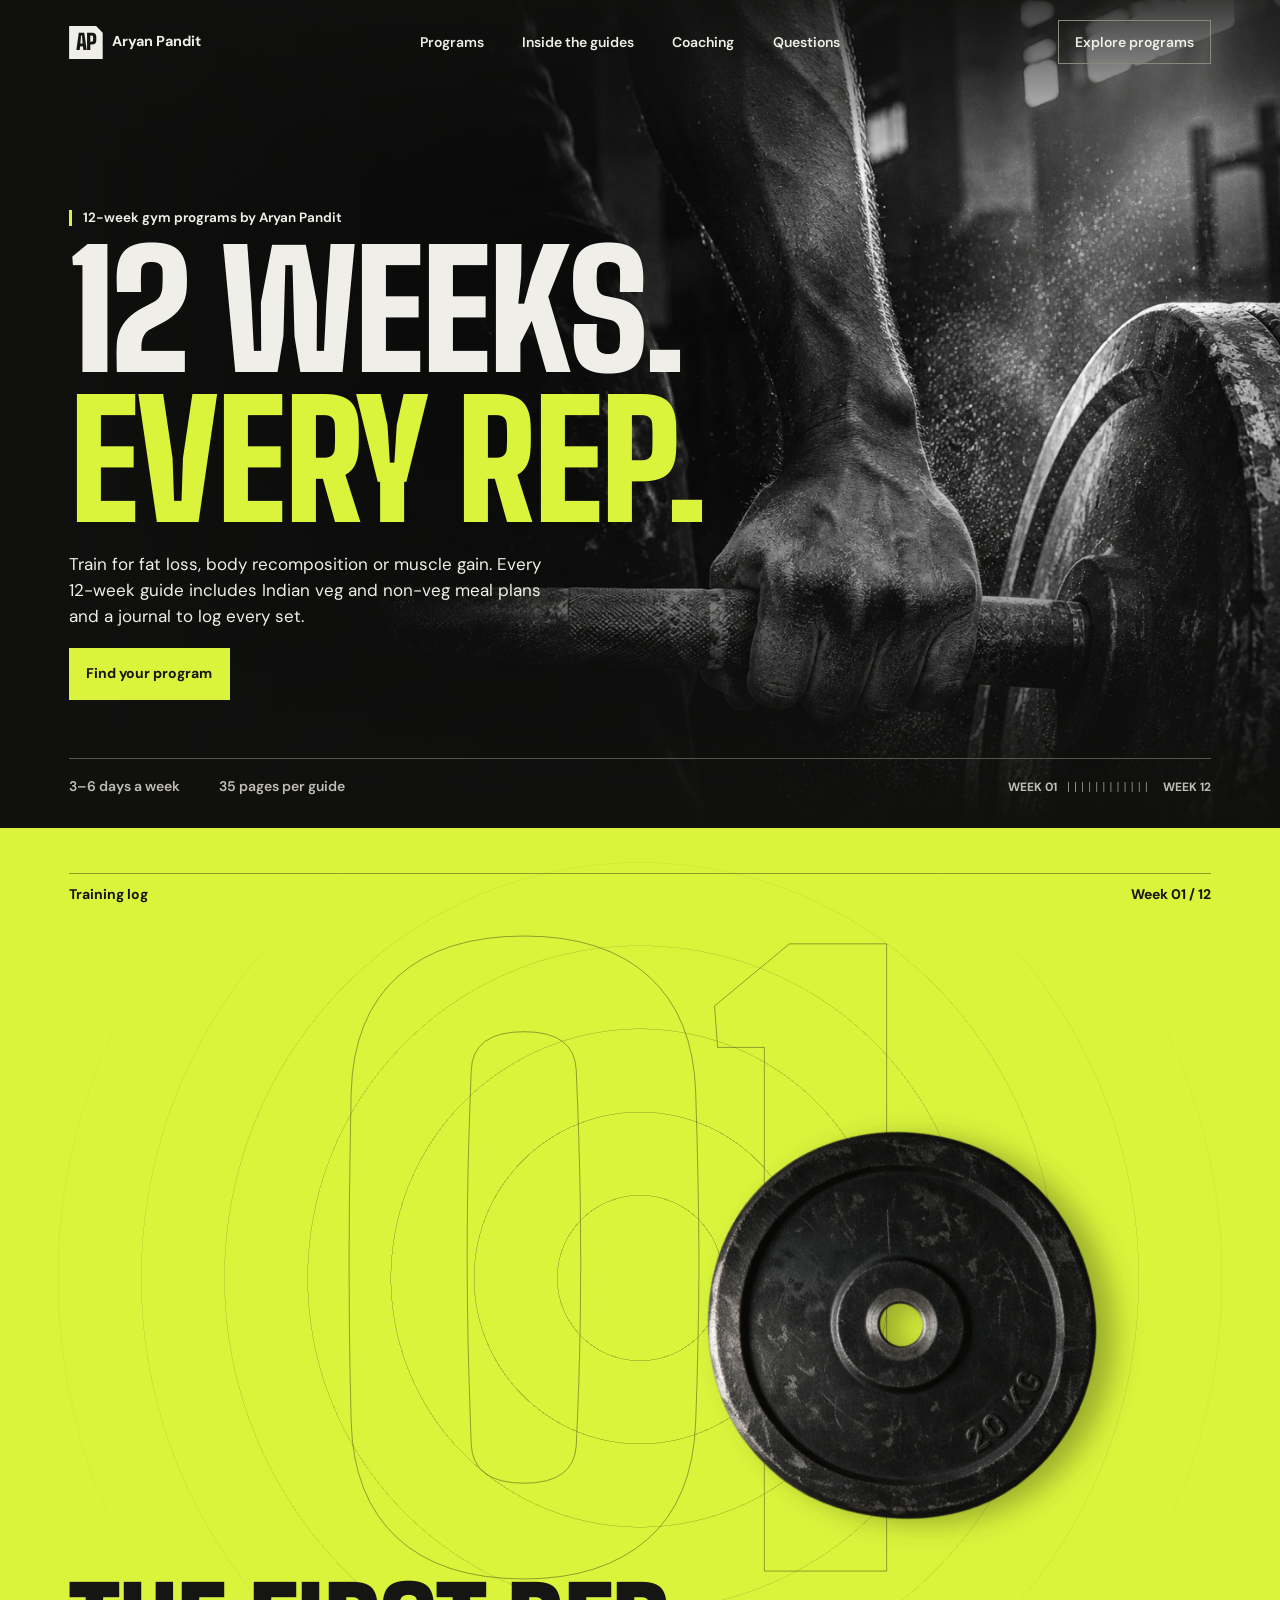
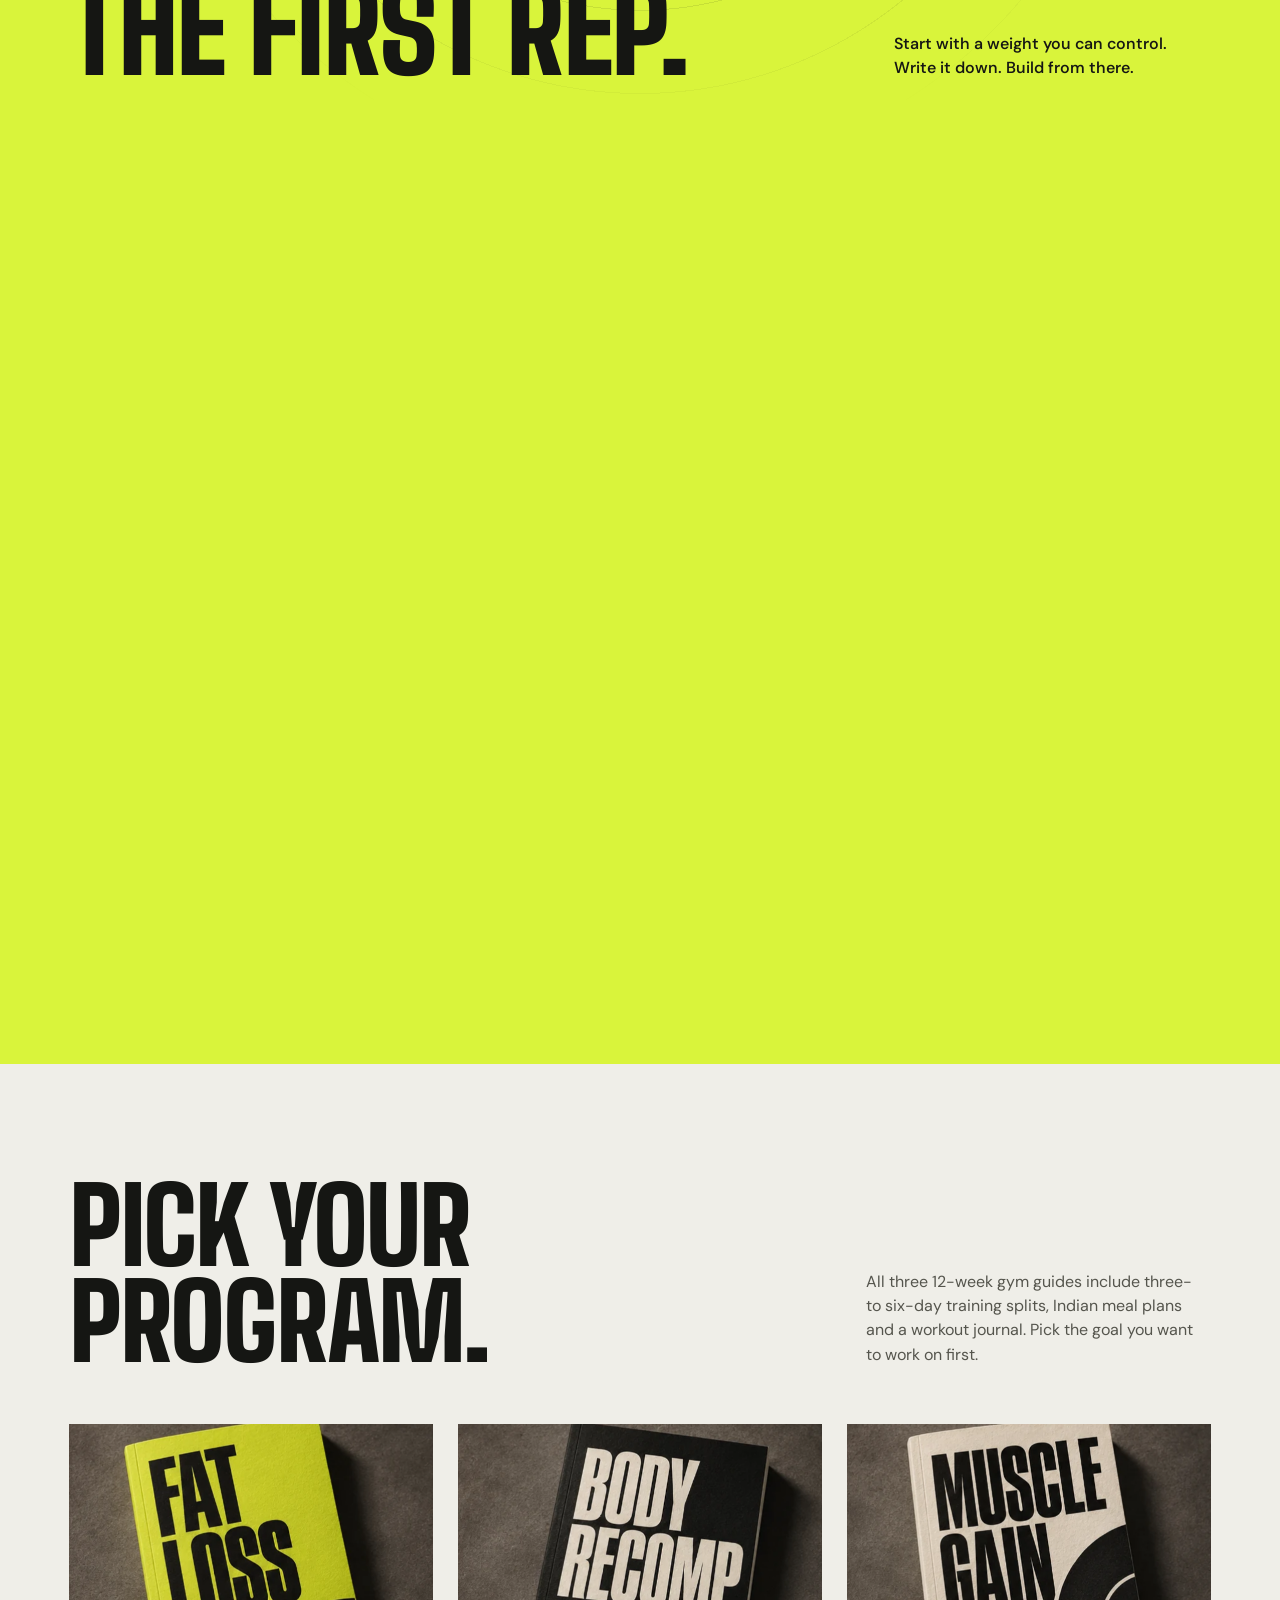
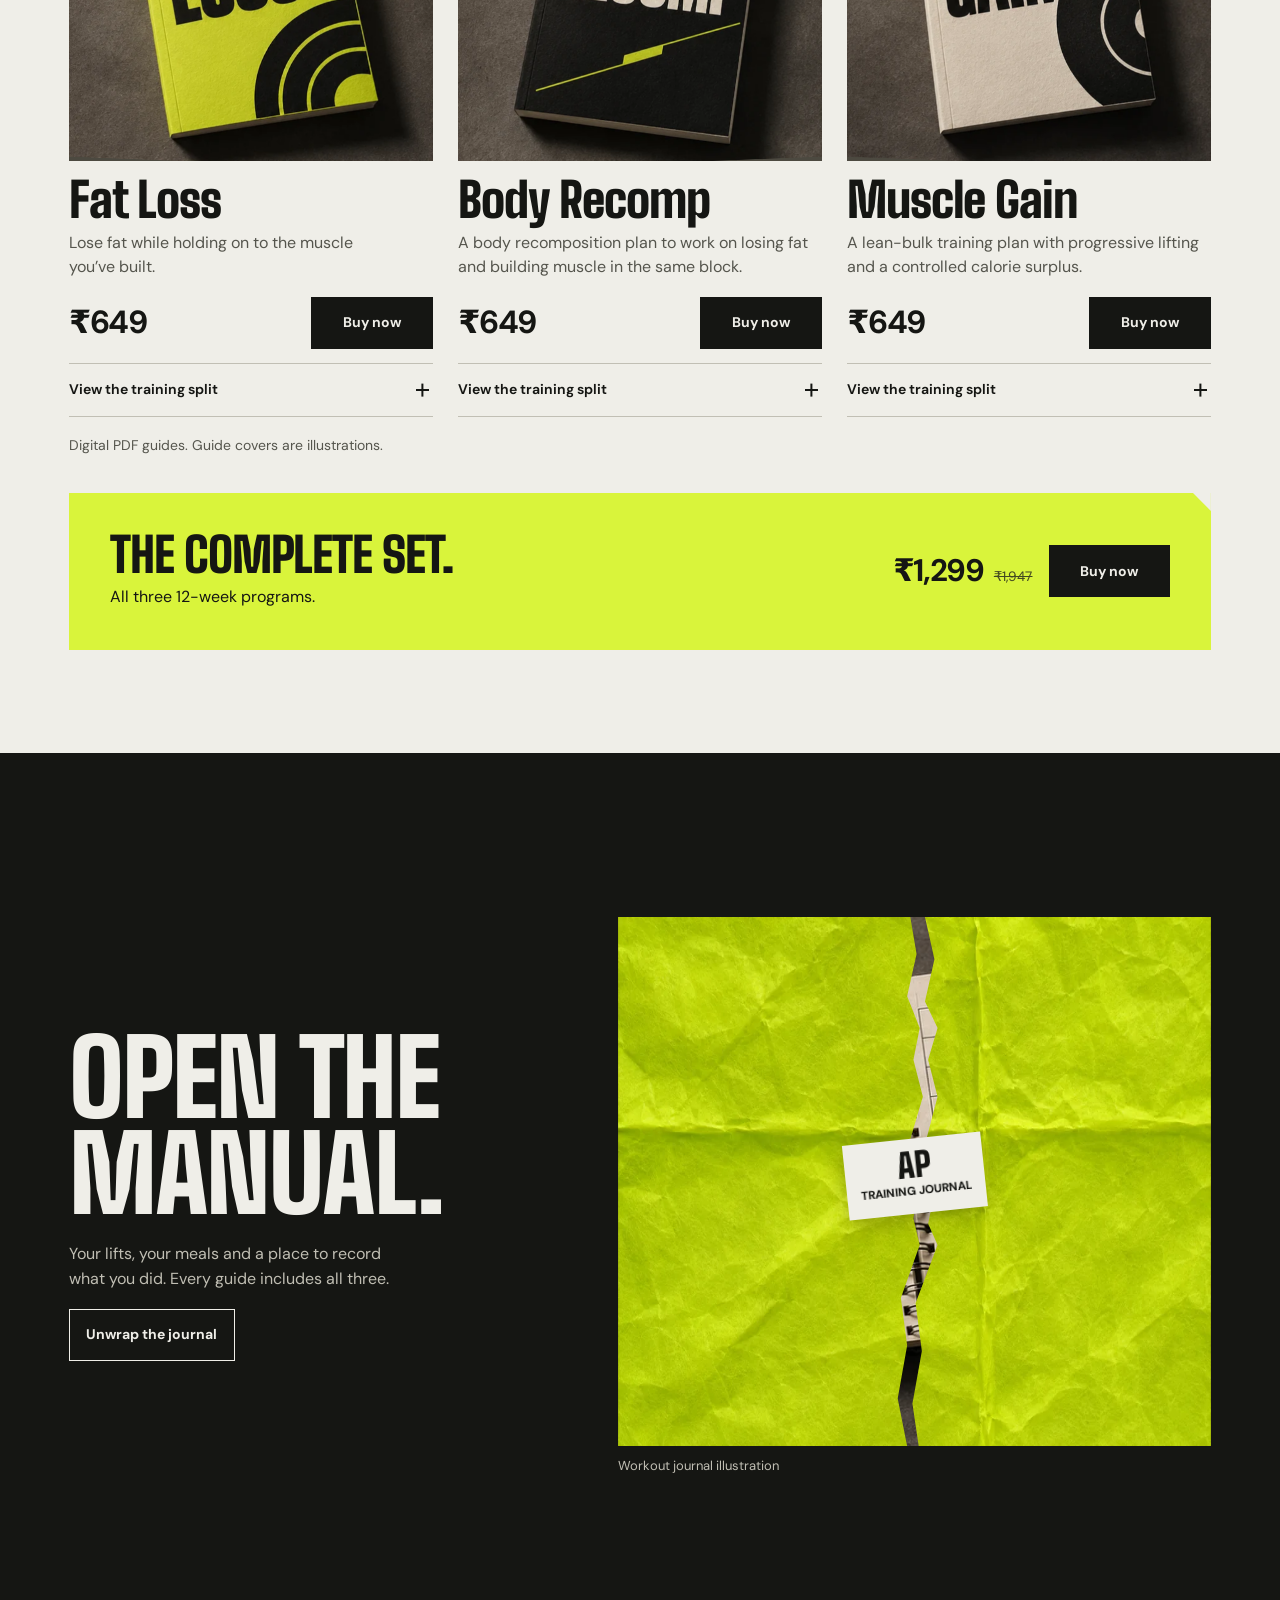
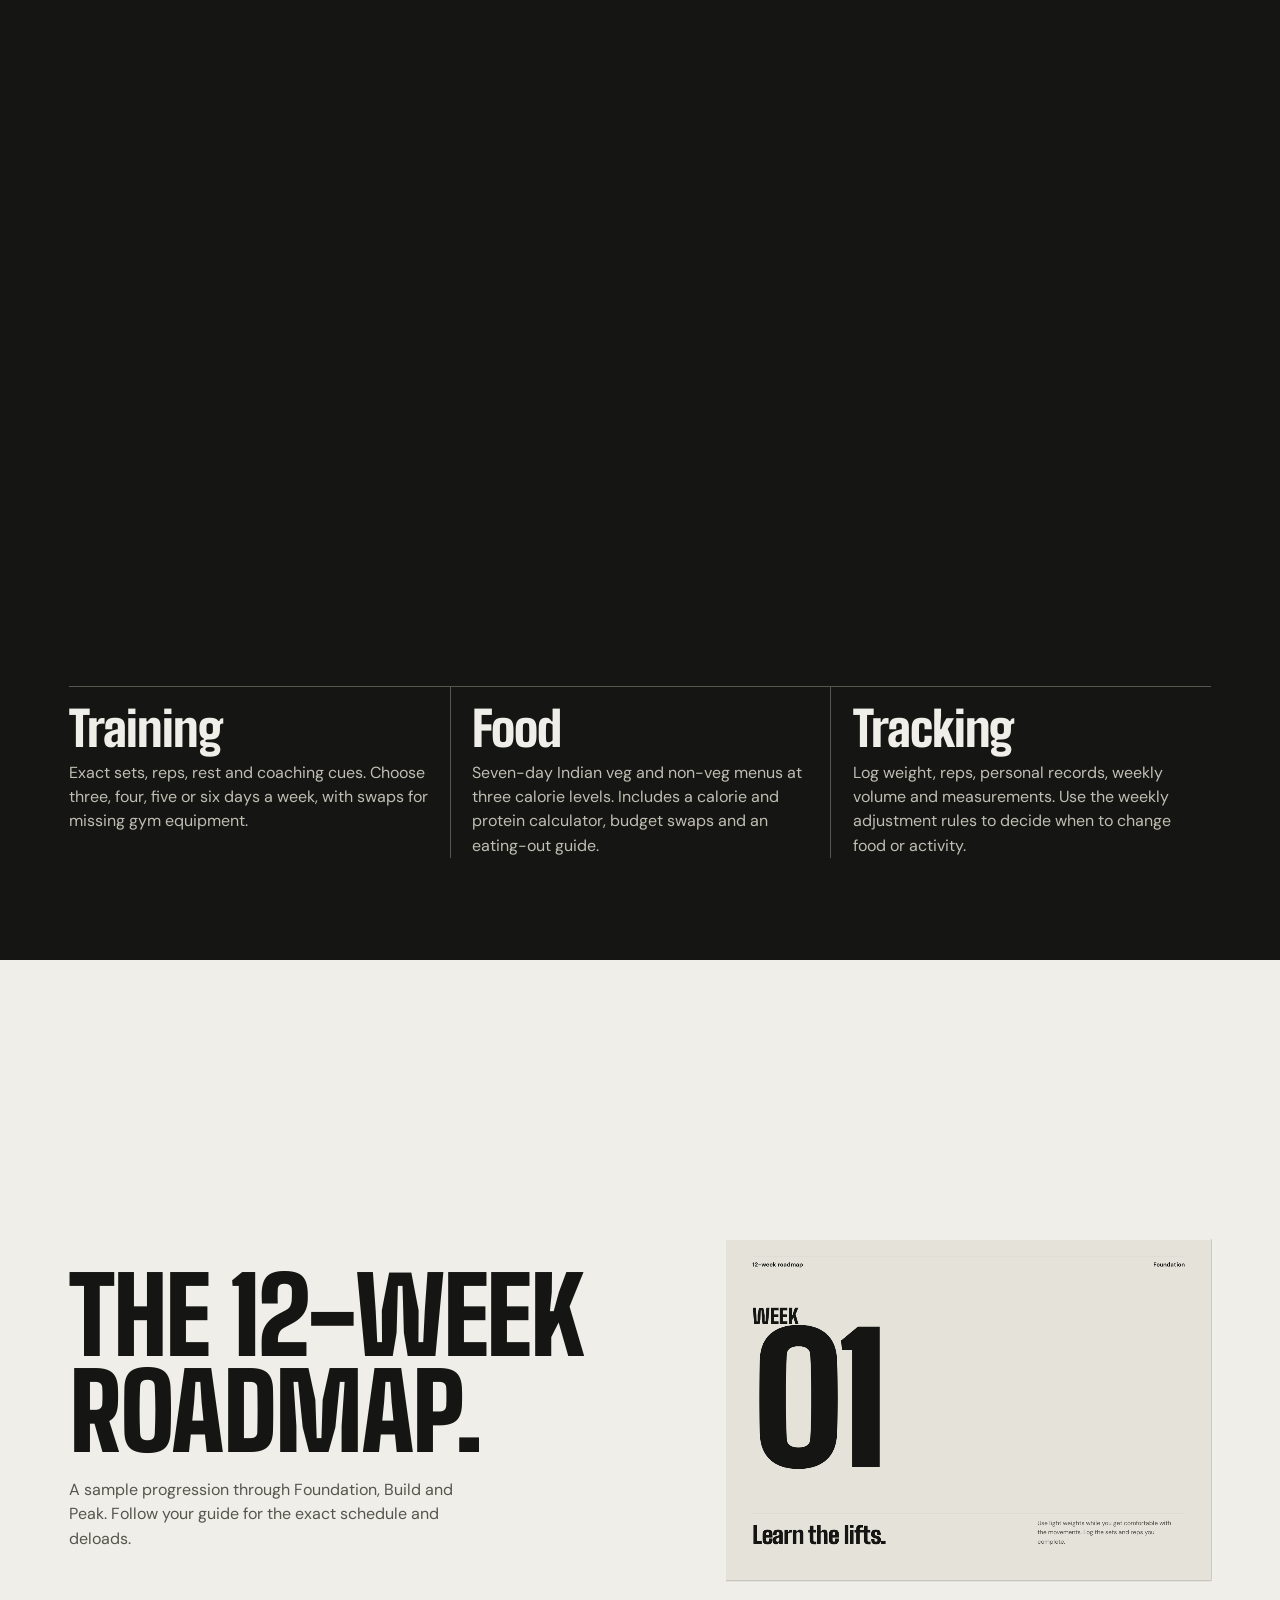
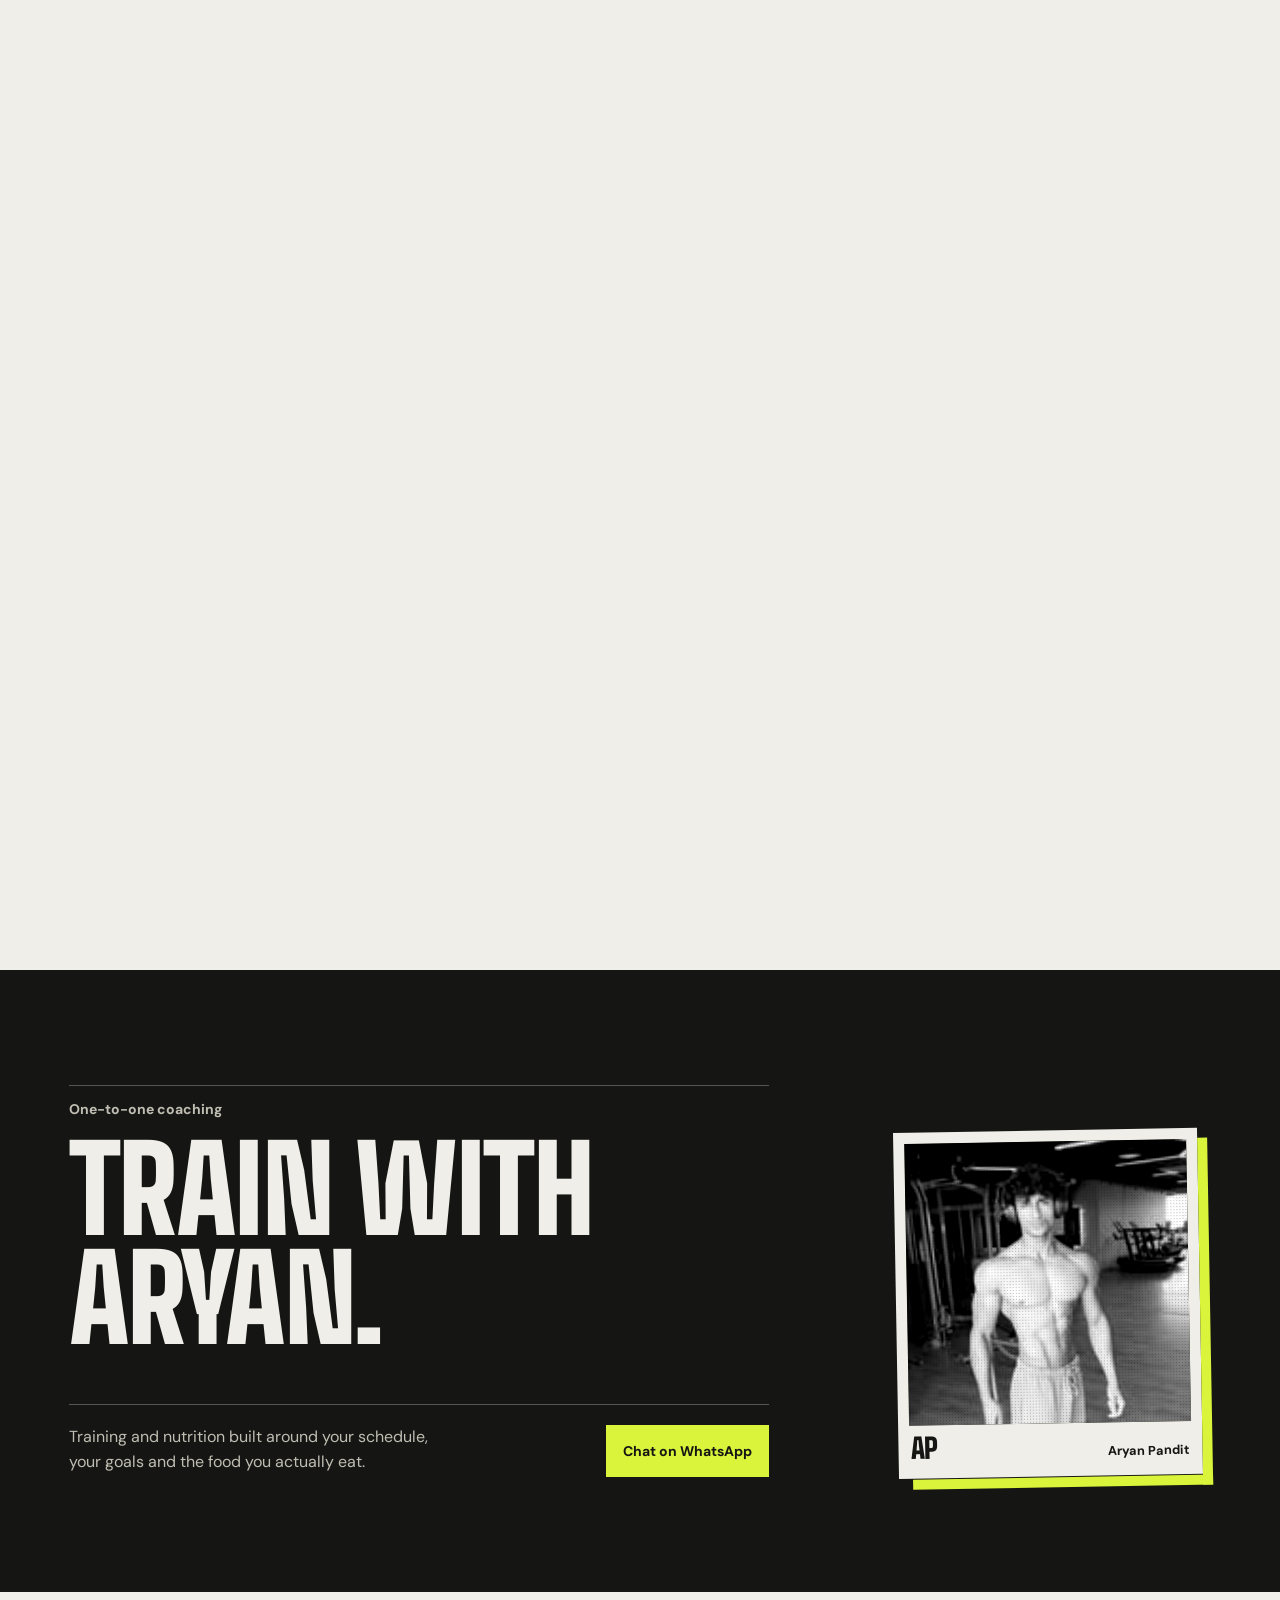
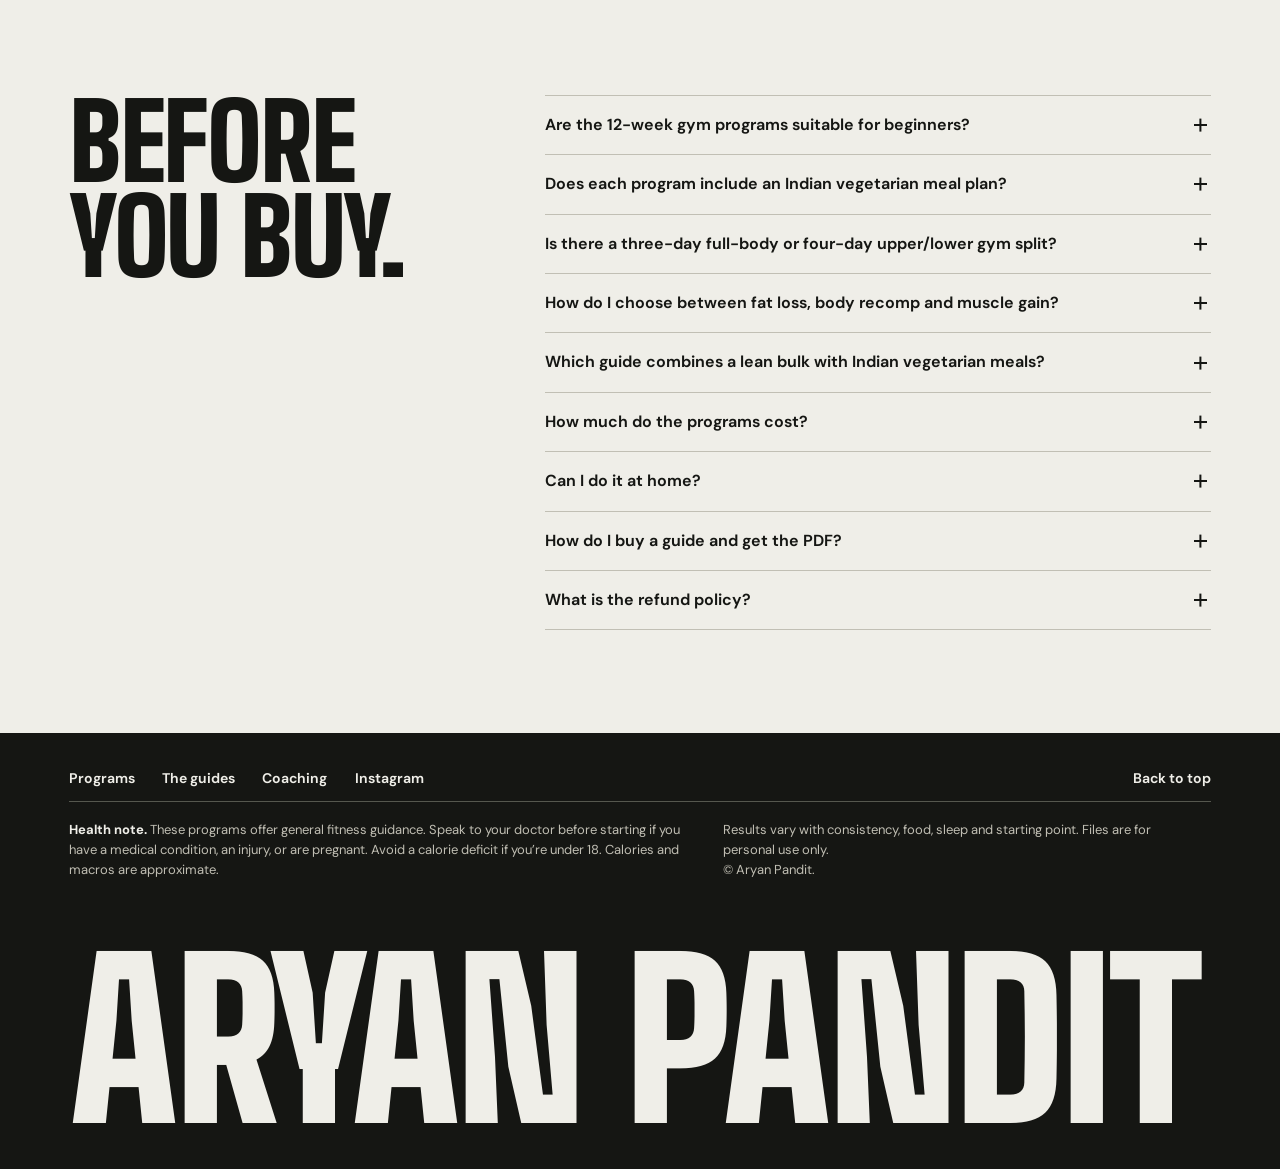
==== commit 87b02d6c: "Smooth the horizontal week rail" ====
--- a/index.html
+++ b/index.html
@@ -504,7 +504,7 @@
         </div>
         <div class="roadmap-index" aria-hidden="true">
           <span class="roadmap-index-current">01</span>
-          <div class="roadmap-index-line"></div>
+          <div class="roadmap-index-line"><span class="roadmap-index-fill"></span></div>
           <span>12</span>
         </div>
       </div>
--- a/assets/chapters.css
+++ b/assets/chapters.css
@@ -389,8 +389,6 @@
   overflow: clip;
   visibility: var(--roadmap-ready, hidden);
   transform-origin: top left;
-  transform: translate3d(var(--roadmap-x, 0px), var(--roadmap-y, 0px), 0) scale(var(--roadmap-scale, 1));
-  box-shadow: 0 0 0 1px rgb(21 22 19 / var(--preview-outline, 0));
 }
 .roadmap-pinned .roadmap-track {
   display: flex;
@@ -399,9 +397,12 @@
   max-width: none;
   gap: 0;
   padding: 0;
-  transform: translate3d(var(--roadmap-travel, 0%), 0, 0);
-}
-.roadmap-pinned .roadmap-sheet { flex: 0 0 100%; }
+  will-change: transform;
+}
+.roadmap-pinned .roadmap-sheet {
+  flex: 0 0 100%;
+  contain: paint;
+}
 .roadmap-pinned .roadmap-sheet-inner {
   height: 100%;
   grid-template-rows: auto minmax(0, 1fr) auto;
@@ -433,22 +434,22 @@
   font-size: .75rem;
   font-weight: 750;
   font-variant-numeric: tabular-nums;
-  opacity: var(--roadmap-index-opacity, 0);
+  opacity: 0;
   pointer-events: none;
 }
+.roadmap-index-current { min-width: 2ch; }
 .roadmap-index-line {
   position: relative;
   flex: 1;
   height: .4rem;
   background: var(--rule);
 }
-.roadmap-index-line::before {
+.roadmap-index-fill {
   position: absolute;
   inset: 0;
   background: var(--ink);
-  transform: scaleX(var(--roadmap-fill, 0));
+  transform: scaleX(0);
   transform-origin: left;
-  content: "";
 }
 .roadmap-index-line::after {
   position: absolute;
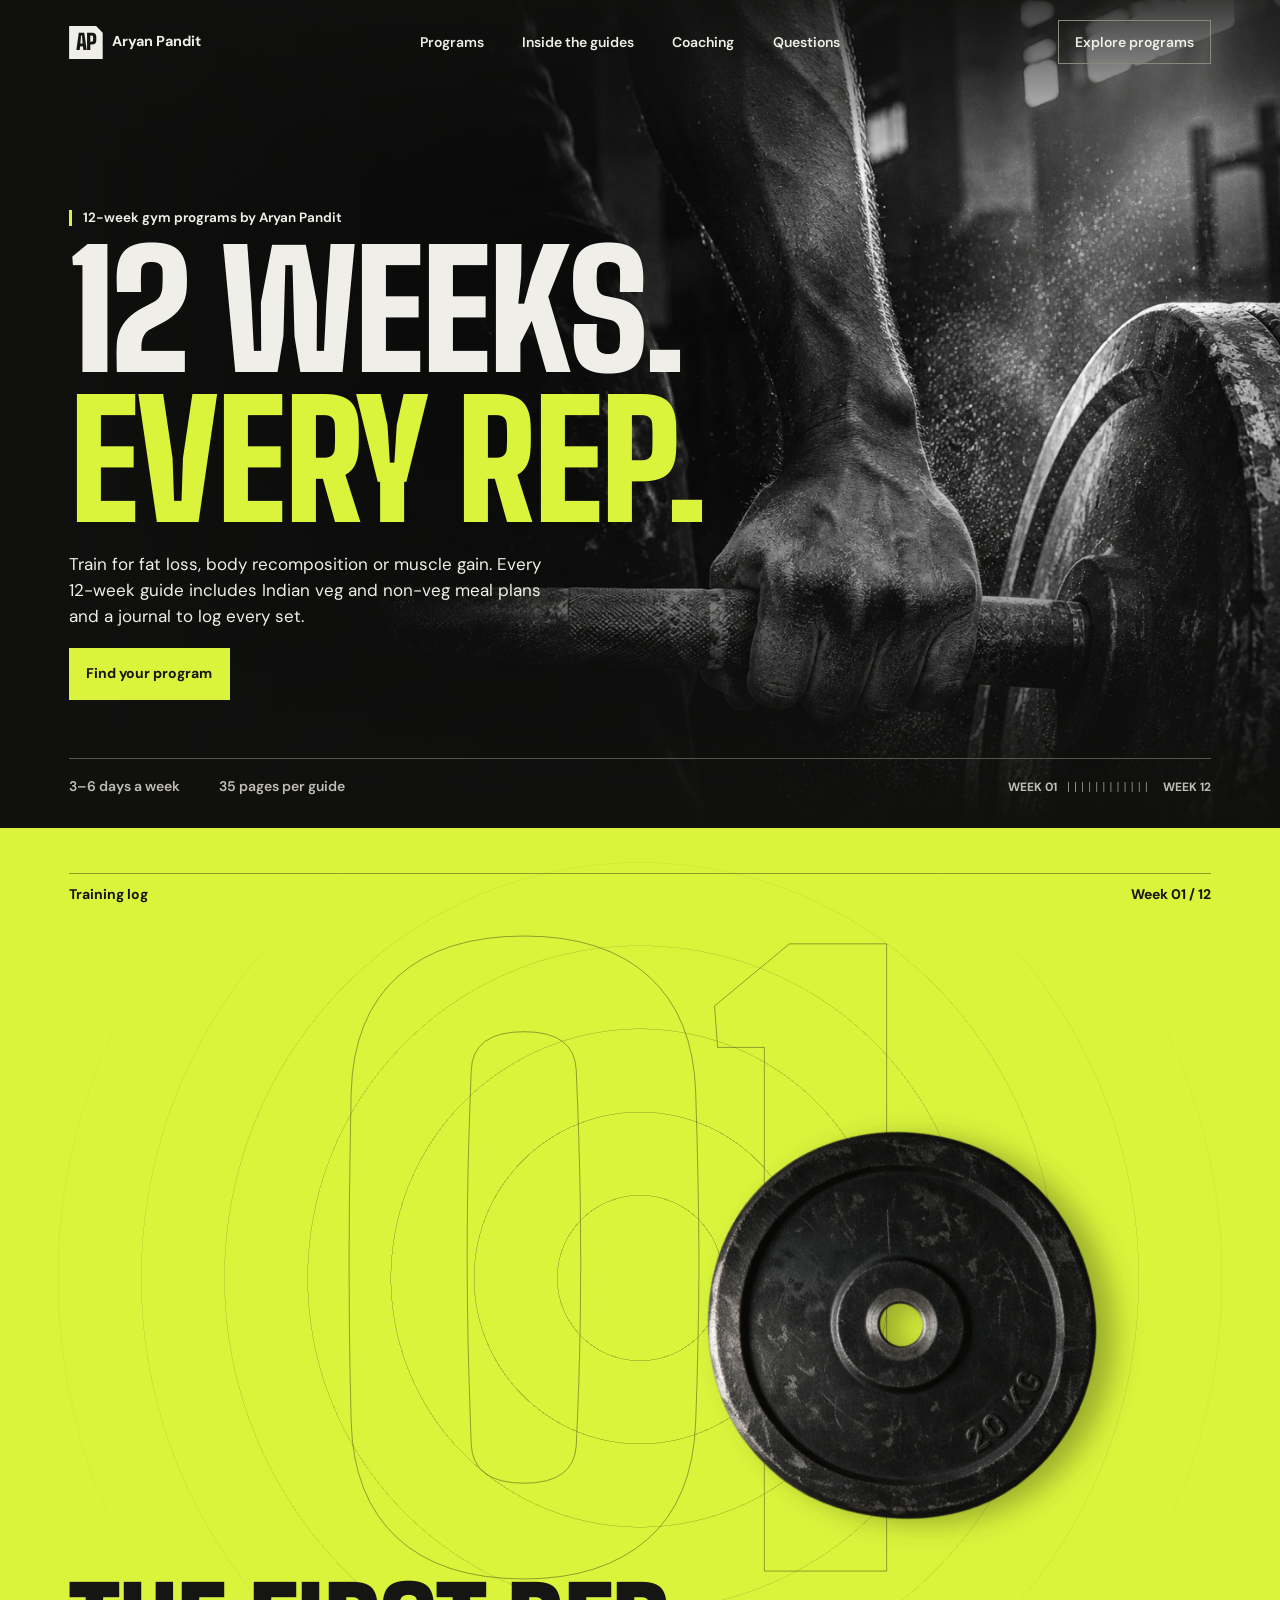
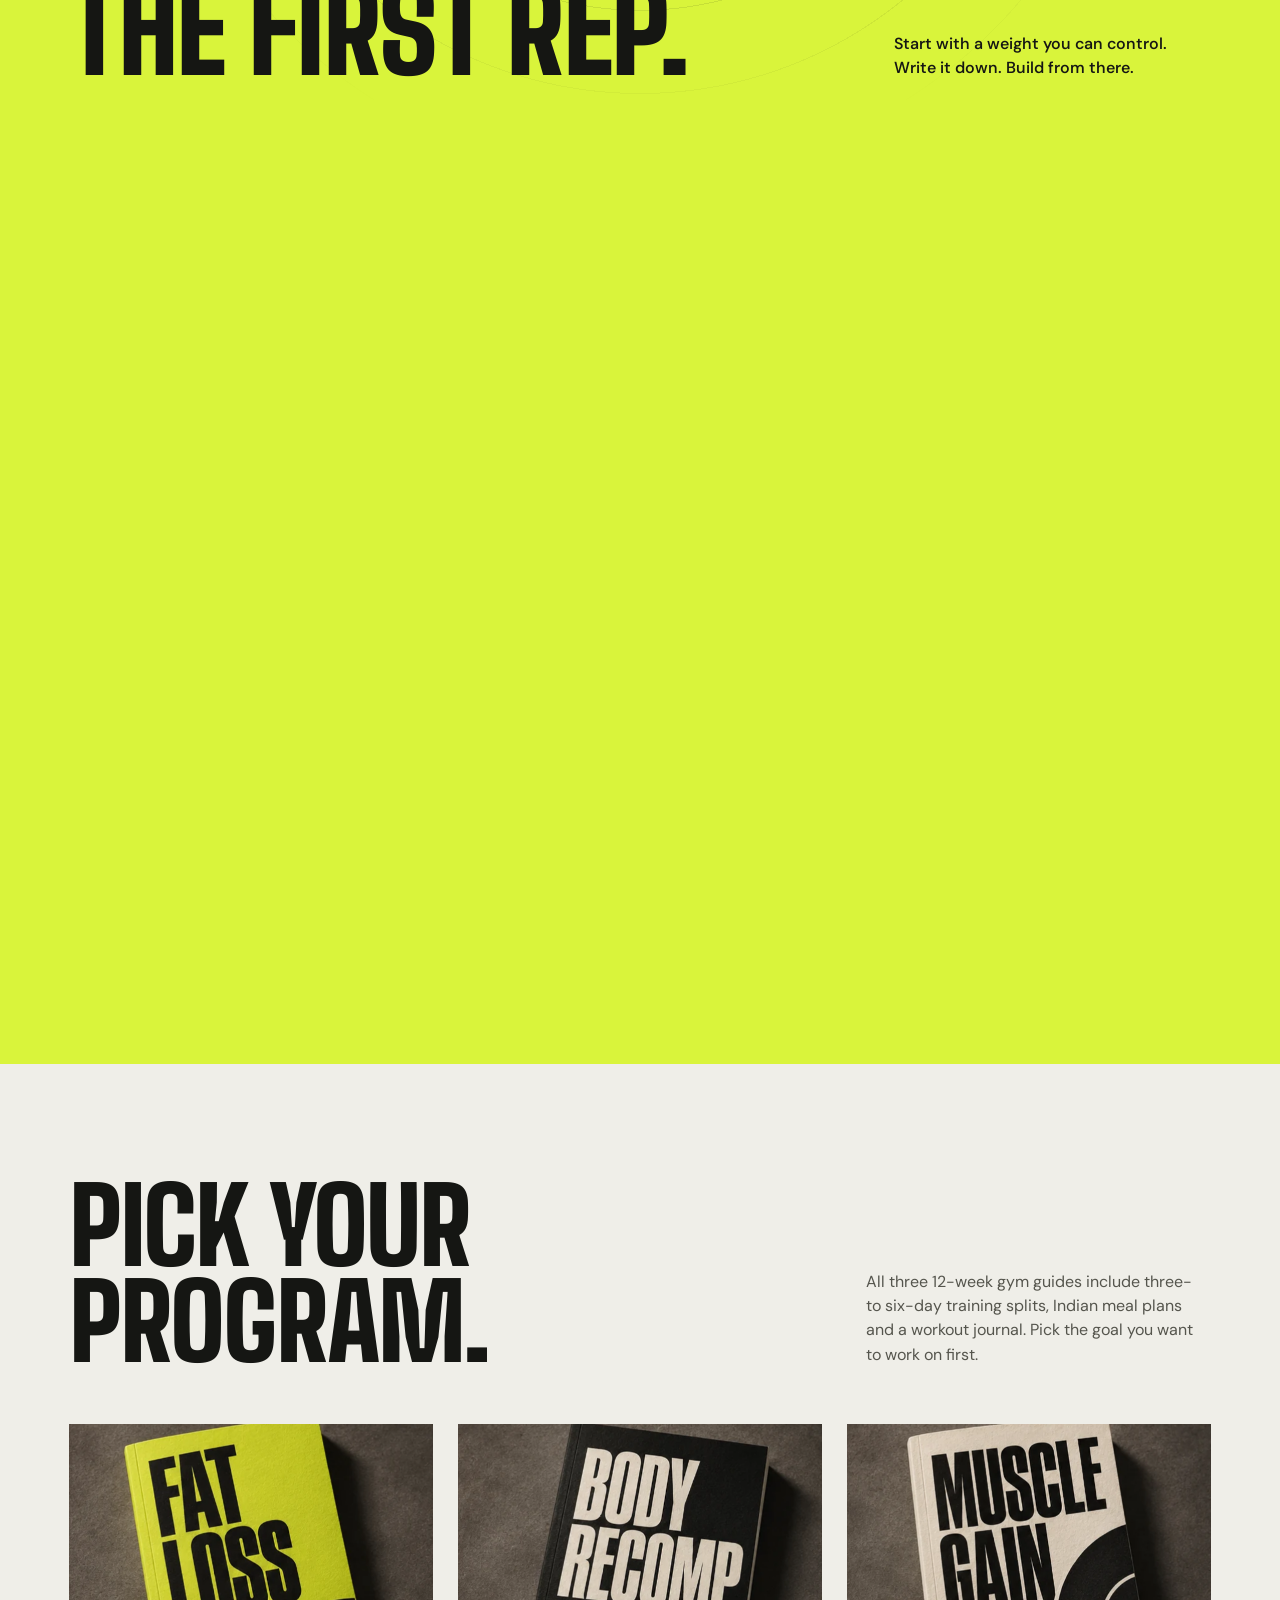
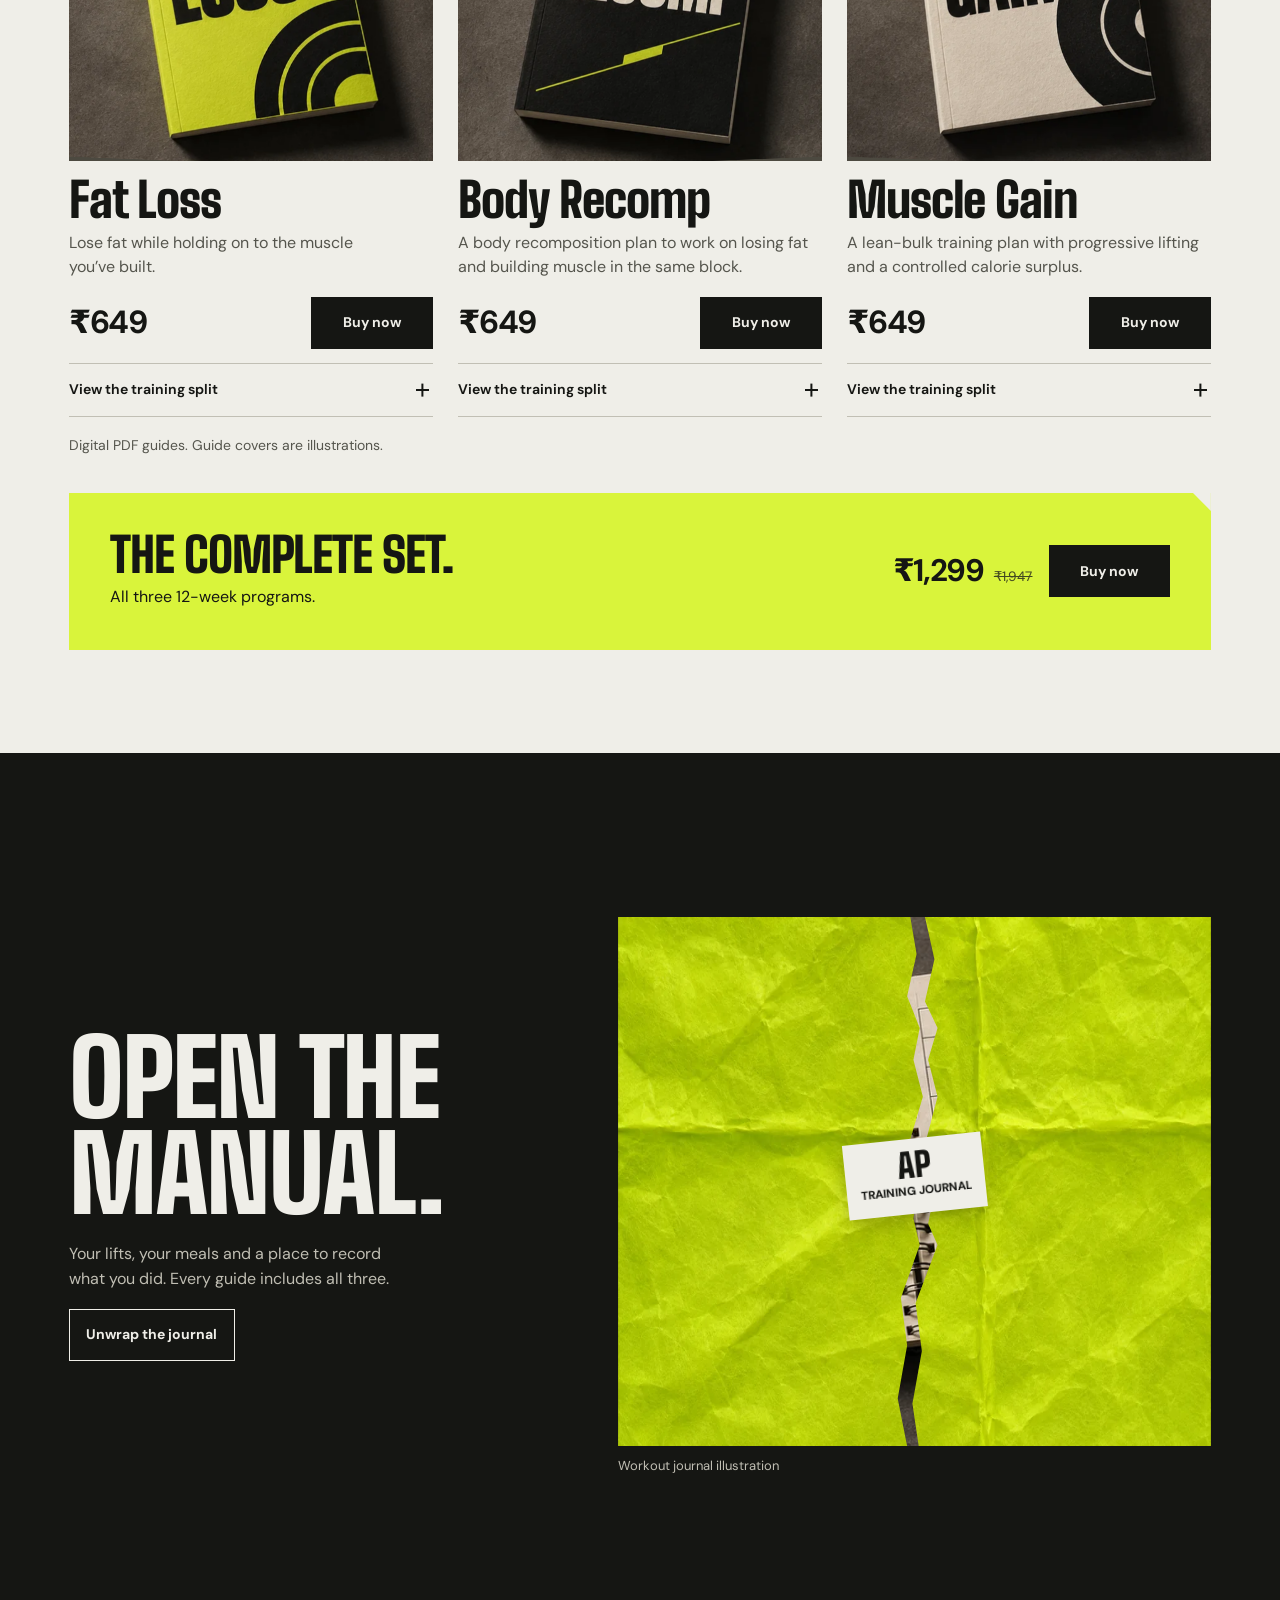
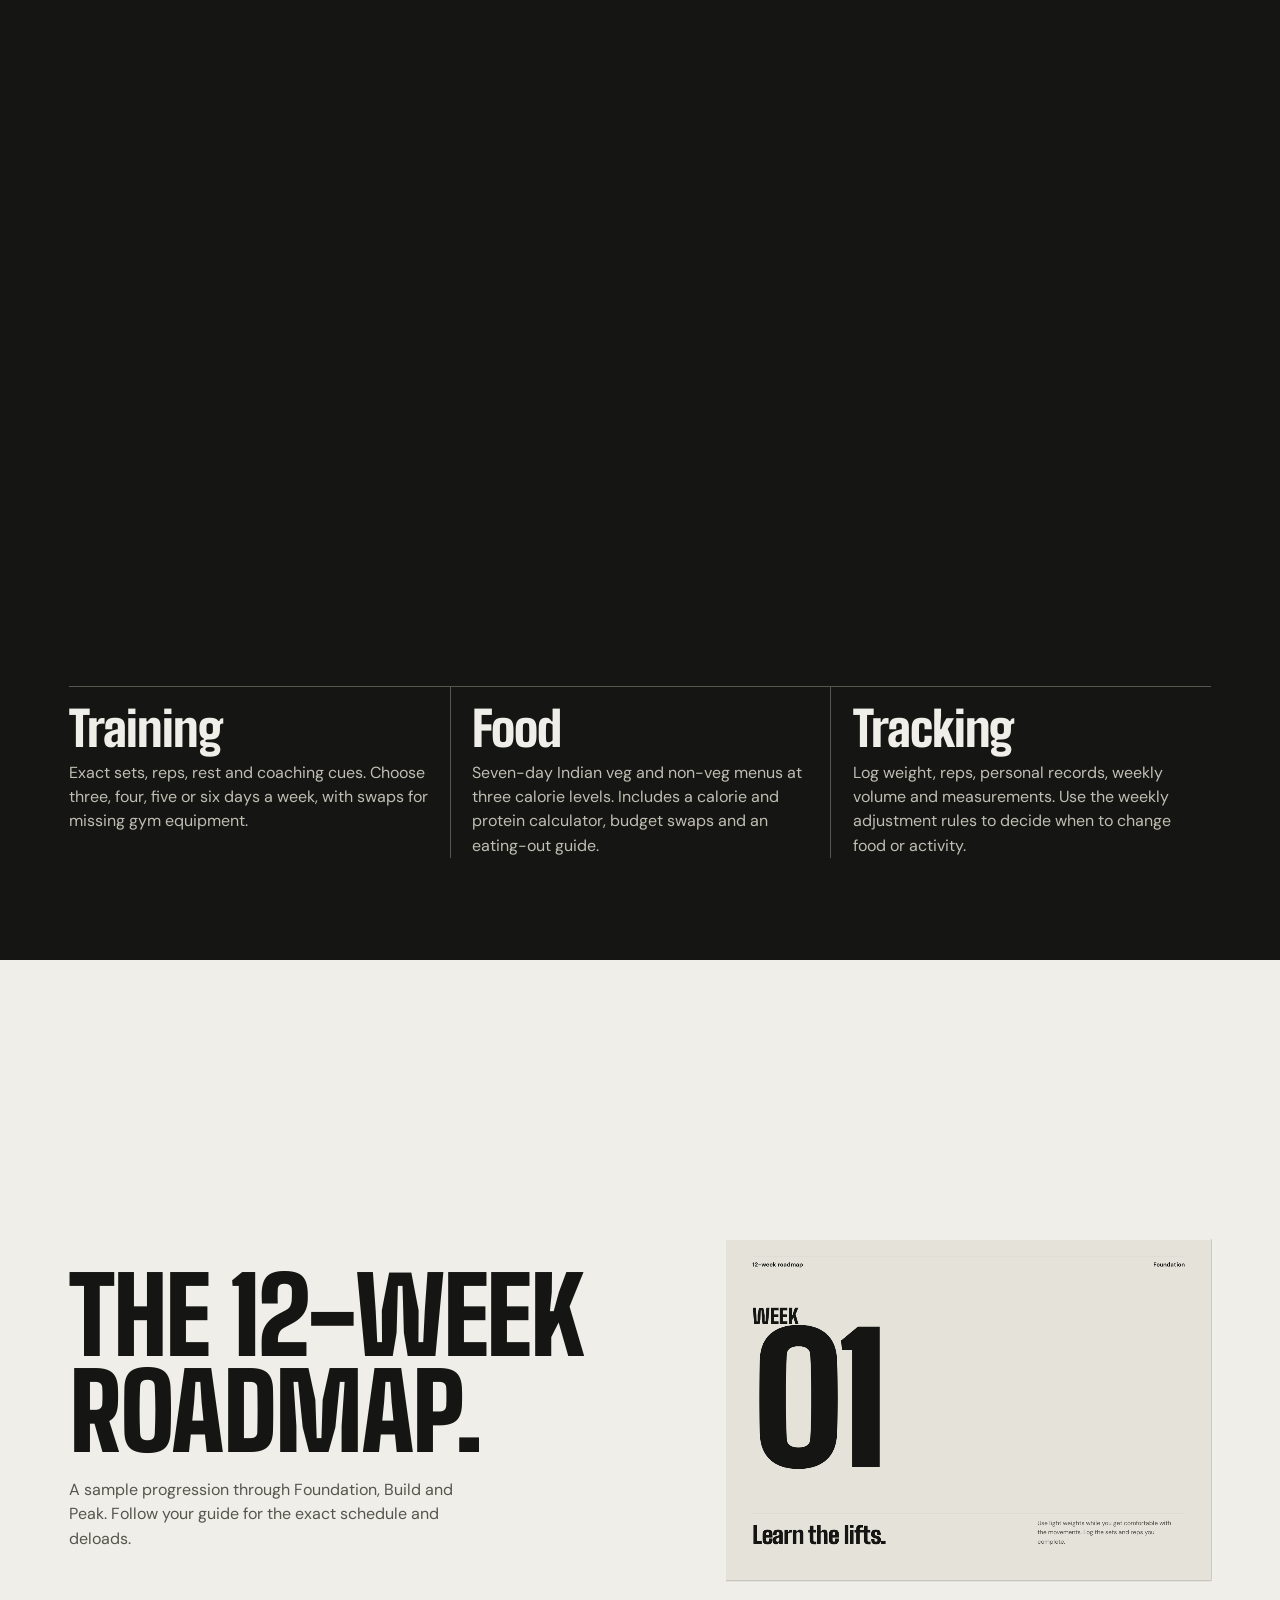
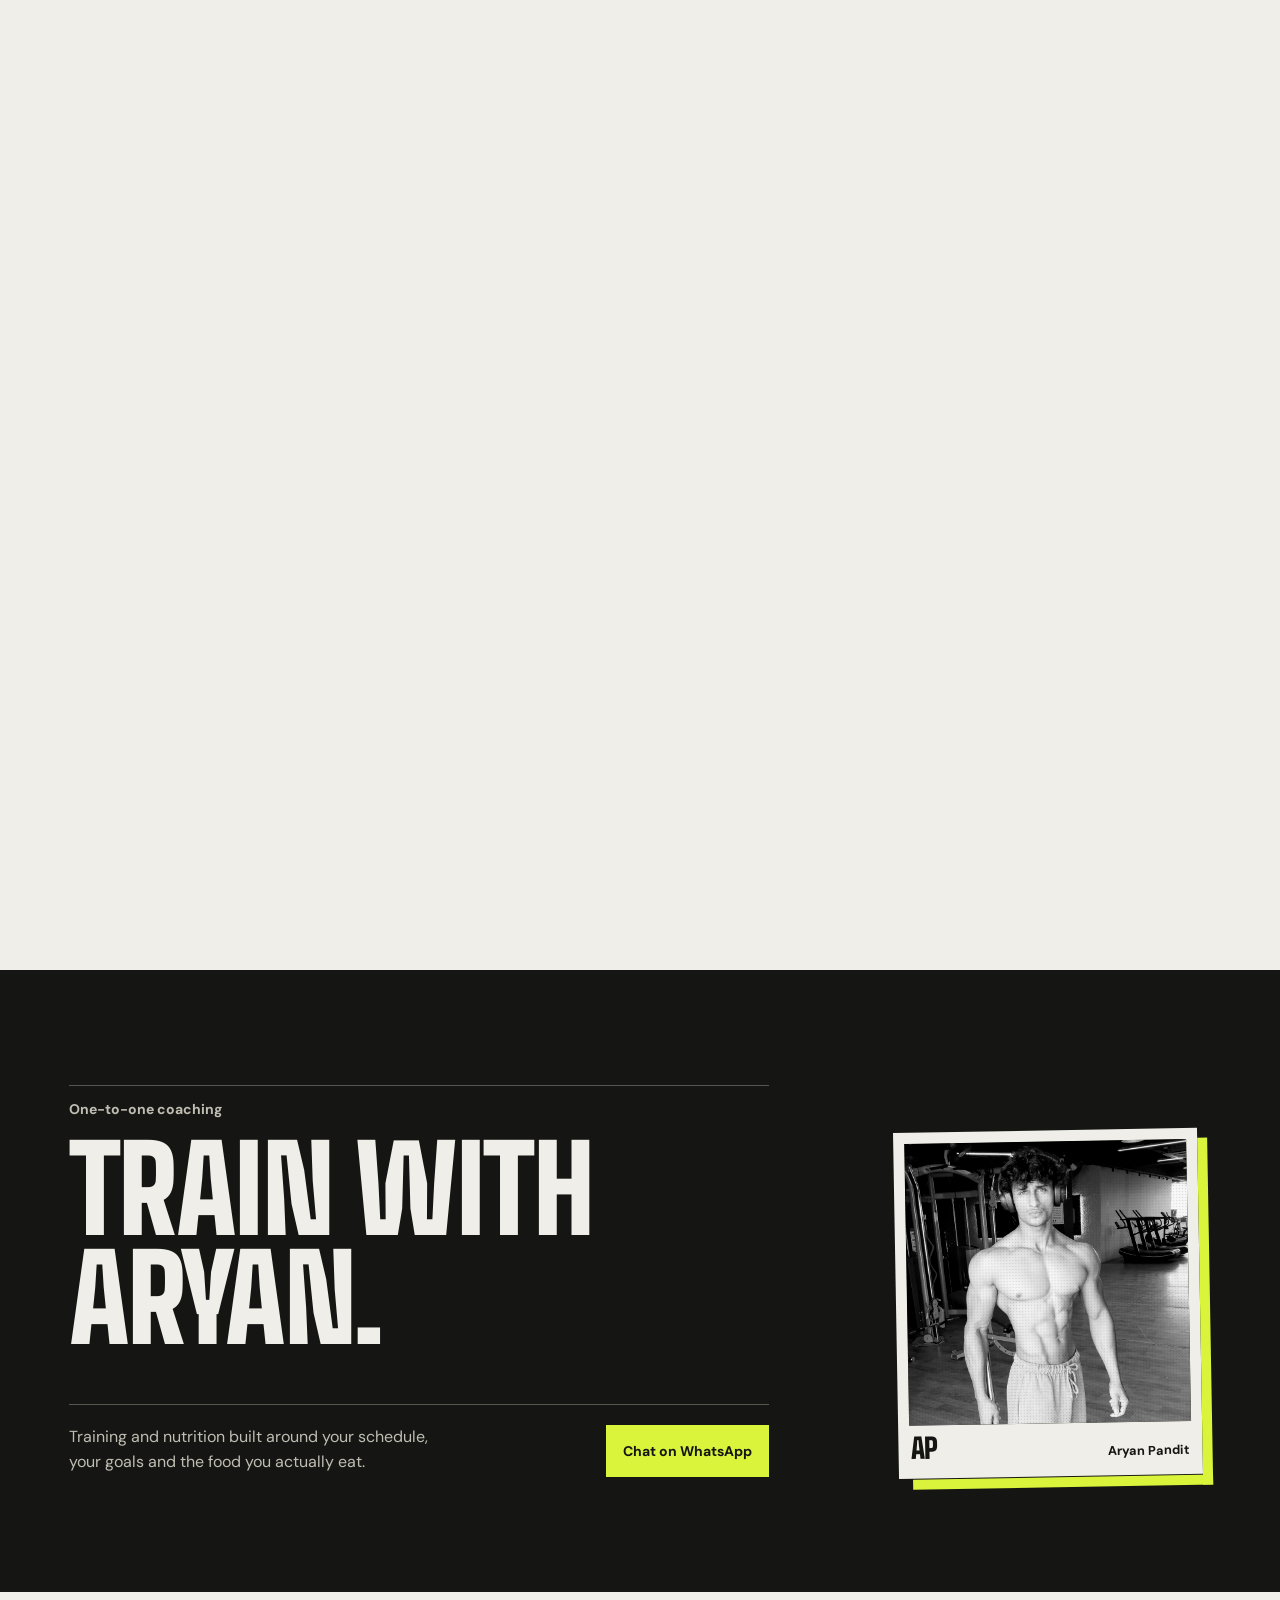
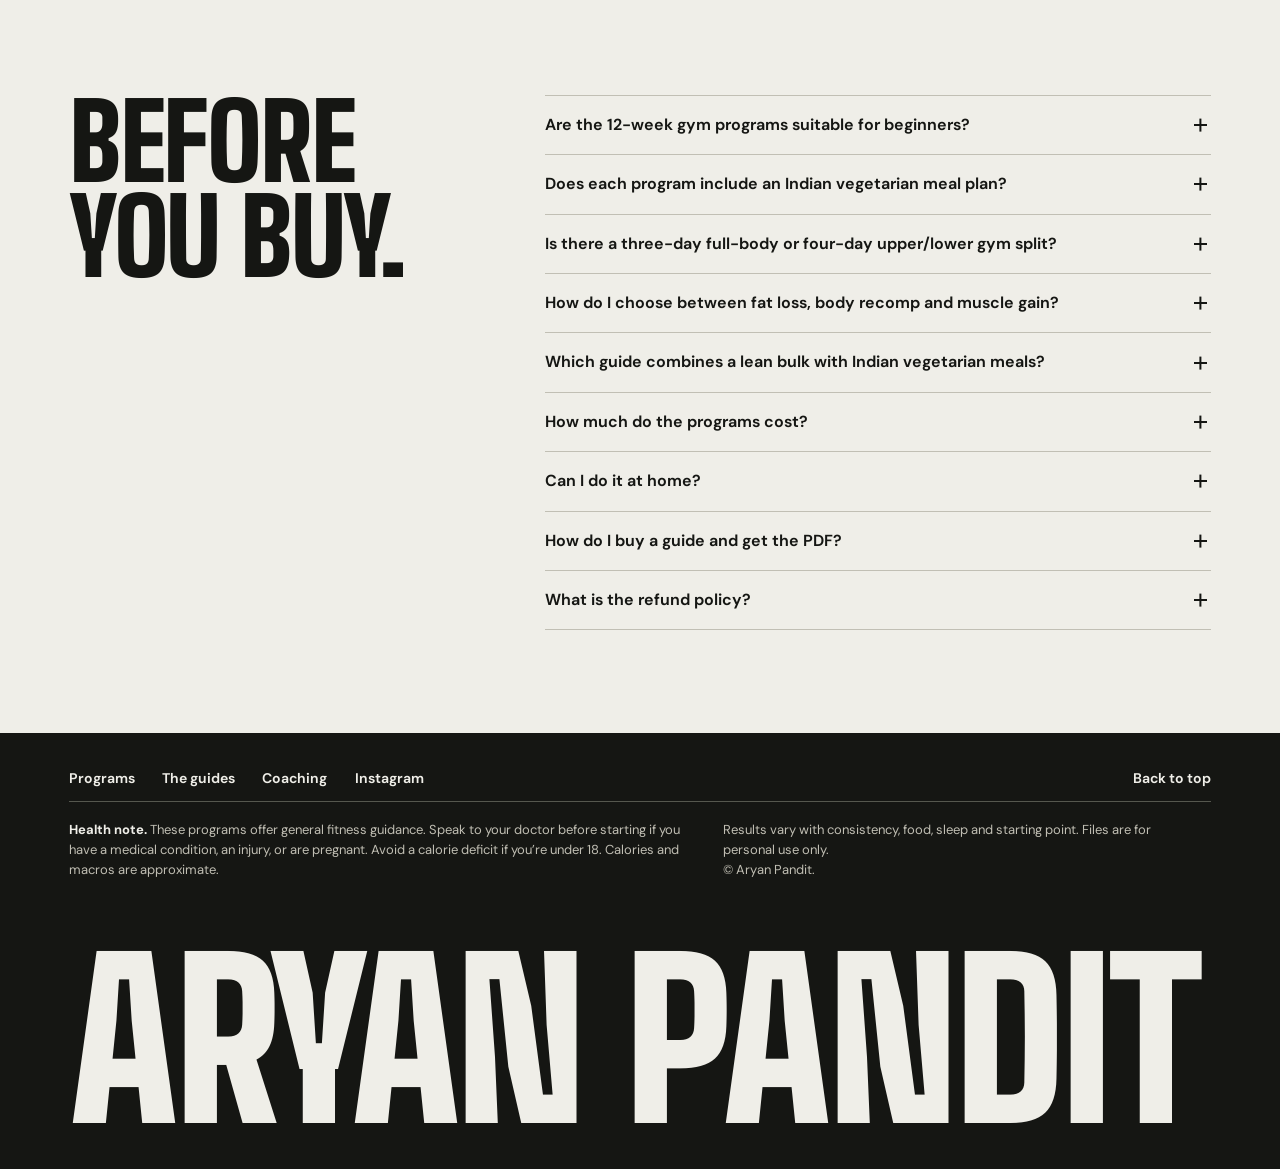
==== commit cba19396: "Update coaching portraits with hover reveal" ====
--- a/index.html
+++ b/index.html
@@ -28,6 +28,7 @@
   <link rel="stylesheet" href="assets/chapters.css">
   <script defer src="assets/vendor/lenis.min.js"></script>
   <script defer src="assets/site.js"></script>
+  <script defer src="assets/checkout.js"></script>
   <script type="application/ld+json">
     {
       "@context": "https://schema.org",
@@ -36,7 +37,7 @@
           "@type": "Person",
           "@id": "https://fitness-website-zeta-red.vercel.app/#aryan-pandit",
           "name": "Aryan Pandit",
-          "image": "https://fitness-website-zeta-red.vercel.app/assets/imagery/aryan-pandit.jpg",
+          "image": "https://fitness-website-zeta-red.vercel.app/assets/imagery/coach-portrait.webp",
           "sameAs": [
             "https://www.instagram.com/aryanpandit_85/"
           ]
@@ -517,9 +518,10 @@
           <h2 id="coaching-title">TRAIN WITH<br>ARYAN.</h2>
         </header>
         <figure class="coach-print">
-          <div class="coach-print-window">
-            <img src="assets/imagery/aryan-pandit.jpg" alt="Aryan Pandit in the gym" width="150" height="150" loading="lazy" decoding="async">
-          </div>
+          <button class="coach-print-window" type="button" aria-label="Show alternate portrait of Aryan Pandit" aria-pressed="false">
+            <img class="coach-portrait-primary" src="assets/imagery/coach-portrait.webp" alt="" width="880" height="880" loading="lazy" decoding="async">
+            <img class="coach-portrait-alternate" src="assets/imagery/coach-portrait-alternate.webp" alt="" width="880" height="880" loading="lazy" decoding="async">
+          </button>
           <figcaption><b>AP</b><span>Aryan Pandit</span></figcaption>
         </figure>
         <div class="coach-copy">
@@ -540,7 +542,7 @@
           <details><summary>Which guide combines a lean bulk with Indian vegetarian meals?</summary><p>Muscle Gain pairs progressive lifting with higher-calorie Indian vegetarian and non-vegetarian menus. It includes guidance on when to adjust your food intake as your weight changes.</p></details>
           <details><summary>How much do the programs cost?</summary><p>Each 12-week PDF guide costs ₹649. The Complete Set includes Fat Loss, Body Recomp and Muscle Gain for ₹1,299.</p></details>
           <details><summary>Can I do it at home?</summary><p>The programs are designed for a gym. Each guide includes an exercise substitution table for equipment you’re missing.</p></details>
-          <details><summary>How do I buy a guide and get the PDF?</summary><p>Choose Buy now on your guide or bundle. When online checkout is available, you can pay on Razorpay. If checkout is still being set up, you can arrange your purchase and PDF delivery with Aryan on WhatsApp.</p></details>
+          <details><summary>How do I buy a guide and get the PDF?</summary><p>Choose Buy now on your guide or bundle to open Razorpay checkout. Once your payment is confirmed, share the payment reference with Aryan on WhatsApp for PDF delivery. You can also message Aryan if checkout is unavailable.</p></details>
           <details><summary>What is the refund policy?</summary><p>All sales are final once the digital files are delivered. If a file is damaged or won’t open, message Aryan for a working copy.</p></details>
         </div>
       </div>
--- a/assets/chapters.css
+++ b/assets/chapters.css
@@ -505,21 +505,45 @@
   border-bottom: .65rem solid var(--acid);
   content: "";
 }
-.coach-print-window { position: relative; overflow: hidden; background: #36372c; }
+.coach-print-window {
+  position: relative;
+  display: block;
+  width: 100%;
+  overflow: hidden;
+  padding: 0;
+  border: 0;
+  background: #36372c;
+  cursor: pointer;
+}
+.coach-print-window:focus-visible {
+  outline-color: var(--ink);
+  outline-offset: 3px;
+}
 .coach-print-window::after {
   position: absolute;
   inset: 0;
-  background: radial-gradient(circle, rgb(15 16 12 / 26%) .45px, transparent .75px) 0 0 / 3px 3px;
+  background: radial-gradient(circle, rgb(15 16 12 / 13%) .45px, transparent .75px) 0 0 / 3px 3px;
   mix-blend-mode: multiply;
   pointer-events: none;
   content: "";
 }
-.coach-print img {
+.coach-print-window img {
   width: 100%;
   height: auto;
   aspect-ratio: 1;
   object-fit: cover;
-  filter: grayscale(1) contrast(1.16);
+}
+.coach-portrait-primary { filter: grayscale(1) contrast(1.08); }
+.coach-portrait-alternate {
+  position: absolute;
+  inset: 0;
+  opacity: 0;
+  filter: saturate(.68) contrast(1.04);
+  transition: opacity 260ms var(--ease);
+}
+.coach-print-window[aria-pressed="true"] .coach-portrait-alternate { opacity: 1; }
+@media (hover: hover) and (pointer: fine) {
+  .coach-print-window:hover .coach-portrait-alternate { opacity: 1; }
 }
 .coach-print figcaption {
   display: flex;
@@ -568,3 +592,40 @@
     justify-self: center;
   }
 }
+
+.buy-action[aria-busy="true"] { opacity: .7; }
+
+.checkout-dialog {
+  position: fixed;
+  width: min(32rem, calc(100% - 2rem));
+  max-height: calc(100% - 2rem);
+  margin: auto;
+  padding: clamp(1.25rem, 4vw, 2.25rem);
+  border: 1px solid var(--rule-dark);
+  background: var(--ink);
+  color: var(--paper);
+}
+.checkout-dialog::backdrop { background: rgb(16 17 15 / 74%); }
+.checkout-dialog h2 {
+  padding-right: 2rem;
+  font-size: clamp(2.75rem, 8vw, 4.2rem);
+  text-transform: uppercase;
+}
+.checkout-dialog-message { margin-top: 1rem; color: var(--muted-dark); }
+.checkout-close {
+  position: absolute;
+  top: .6rem;
+  right: .6rem;
+  width: 2.75rem;
+  height: 2.75rem;
+  border: 0;
+  background: transparent;
+  color: var(--paper);
+  font-size: 1.65rem;
+}
+.checkout-reference {
+  margin-top: .9rem;
+  color: var(--acid);
+  overflow-wrap: anywhere;
+  user-select: all;
+}
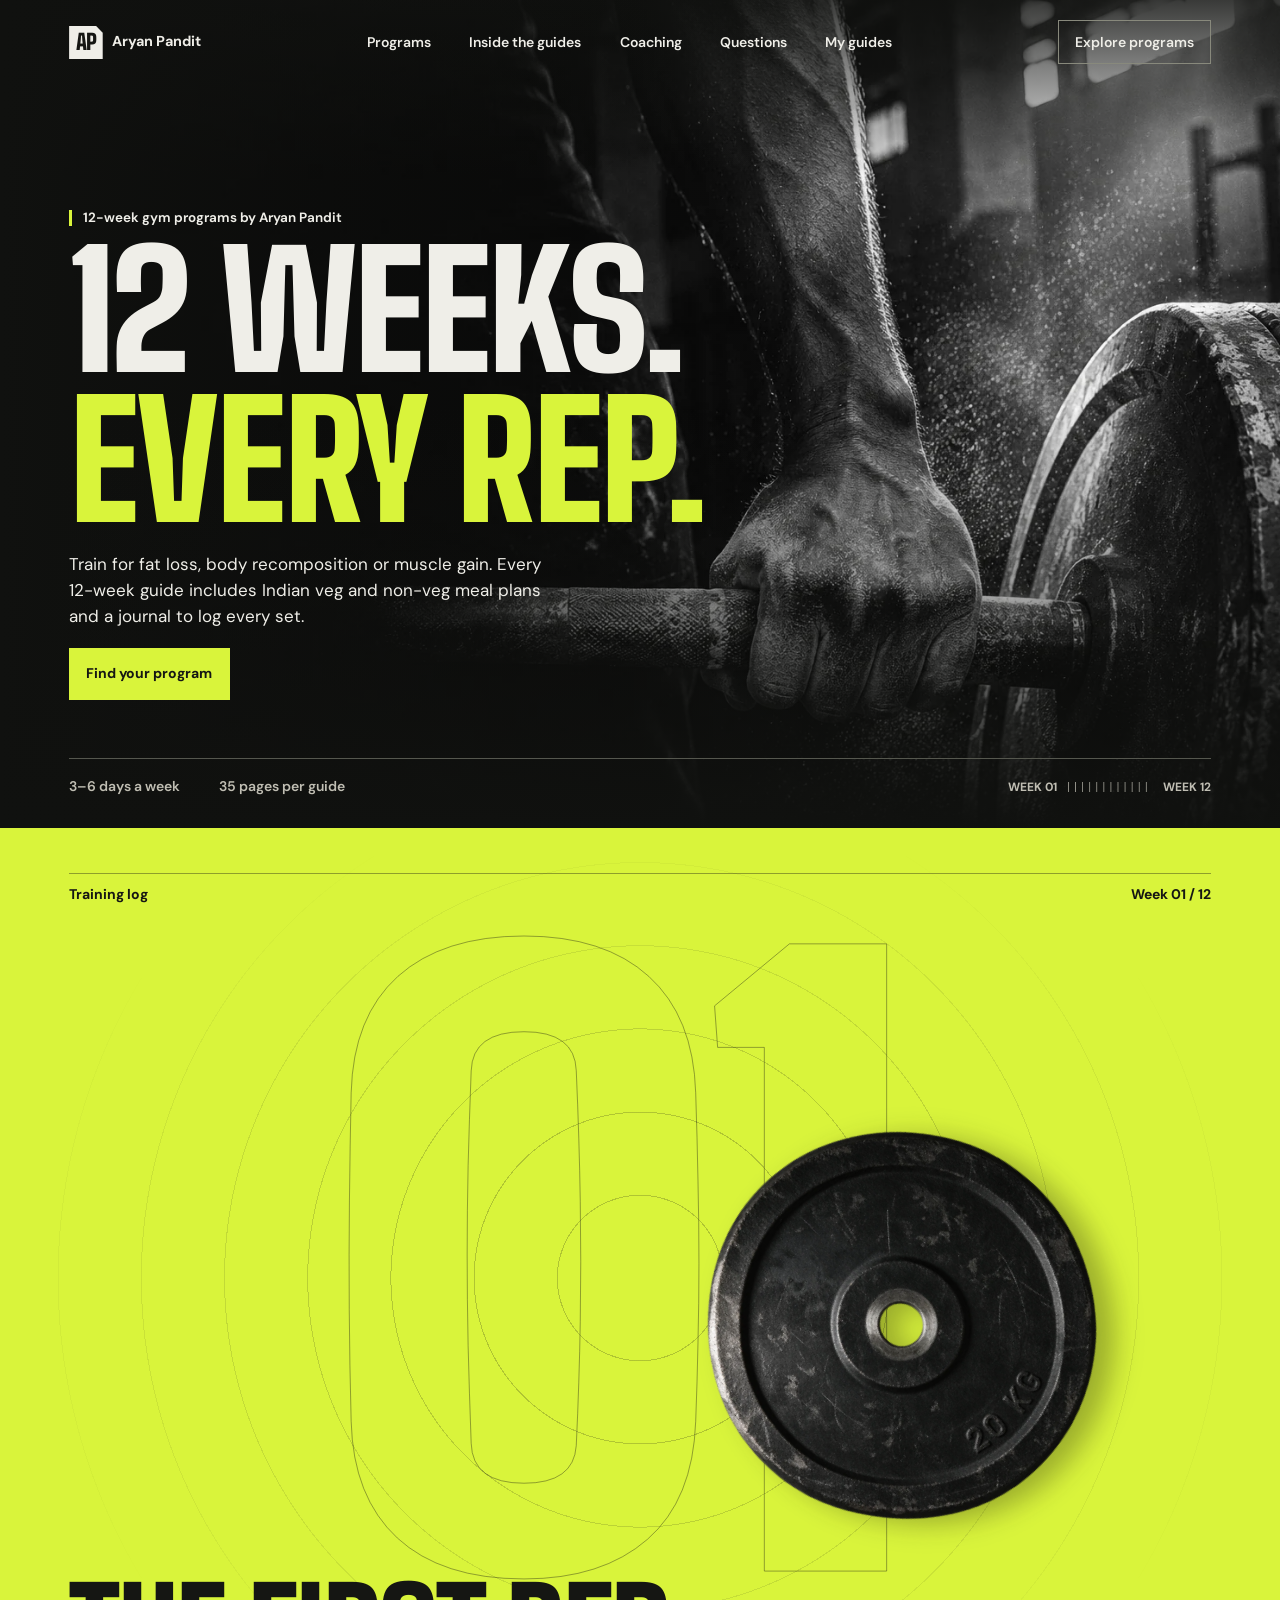
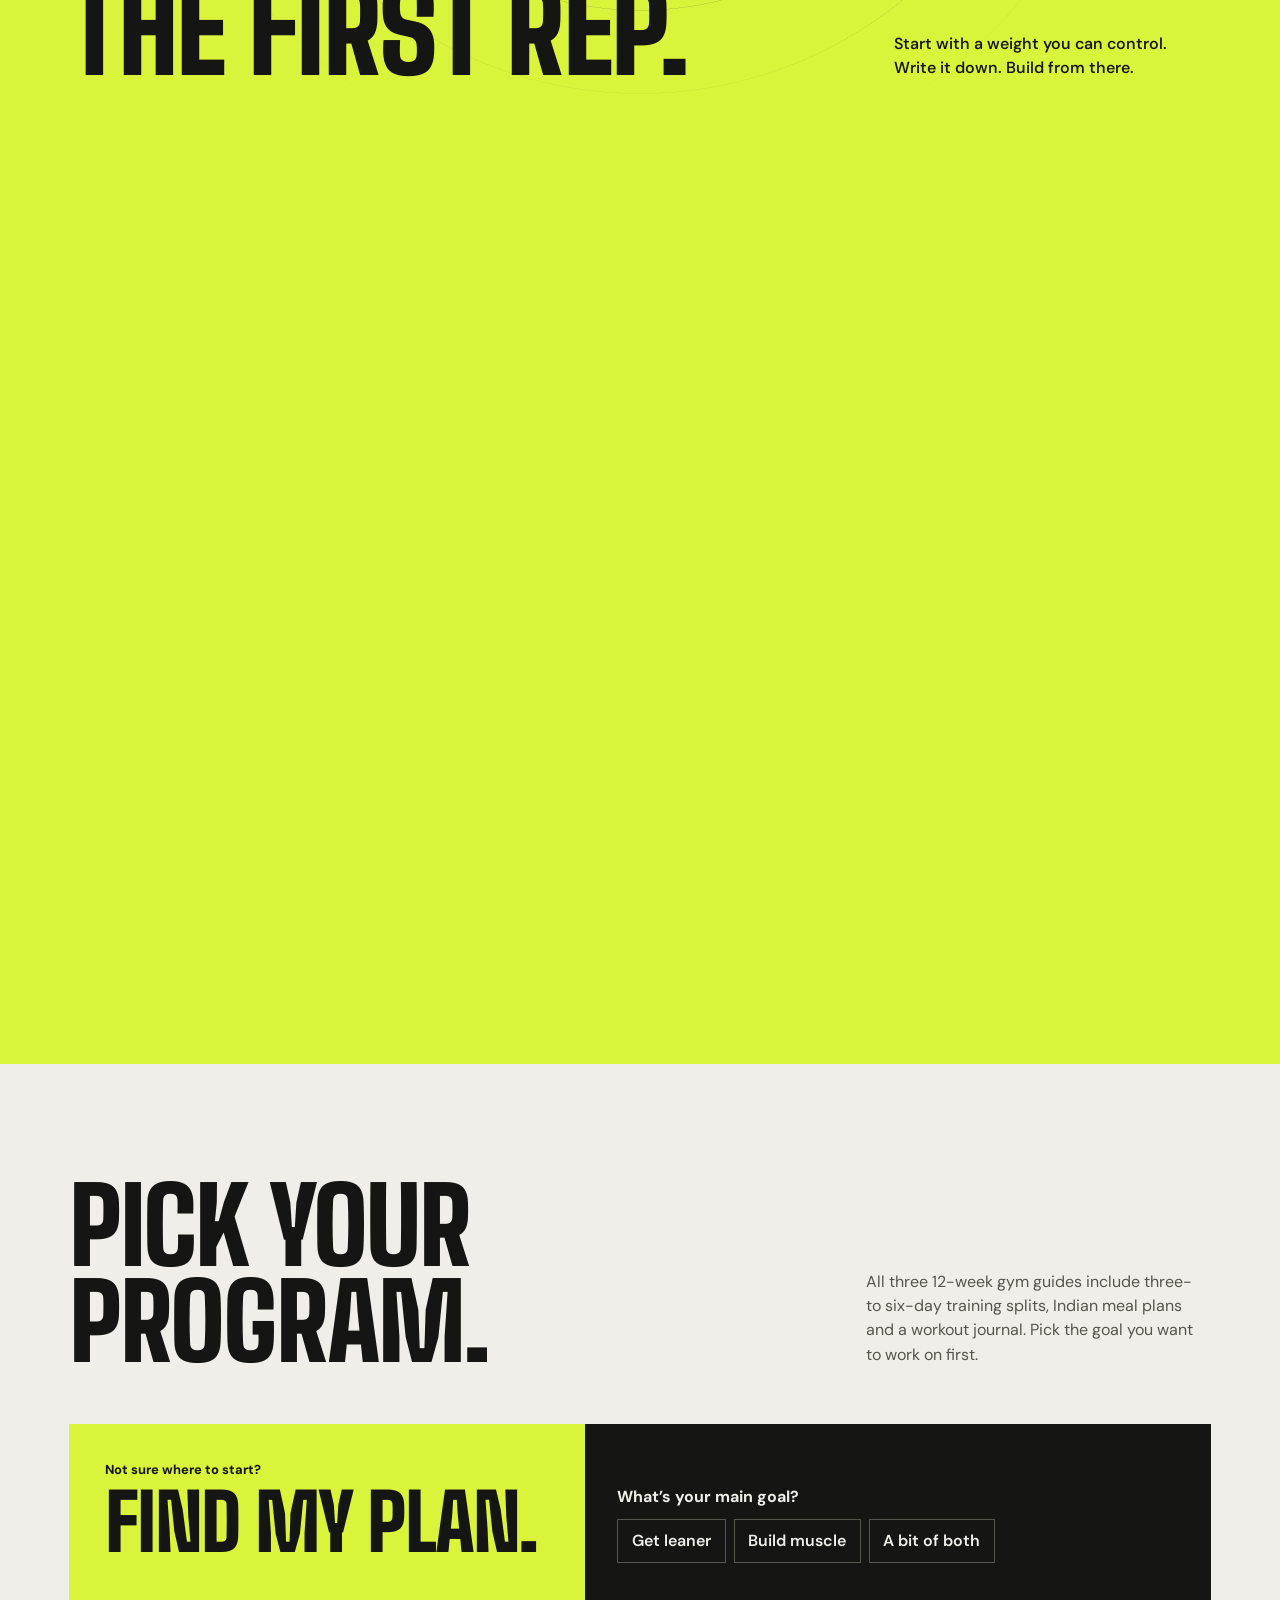
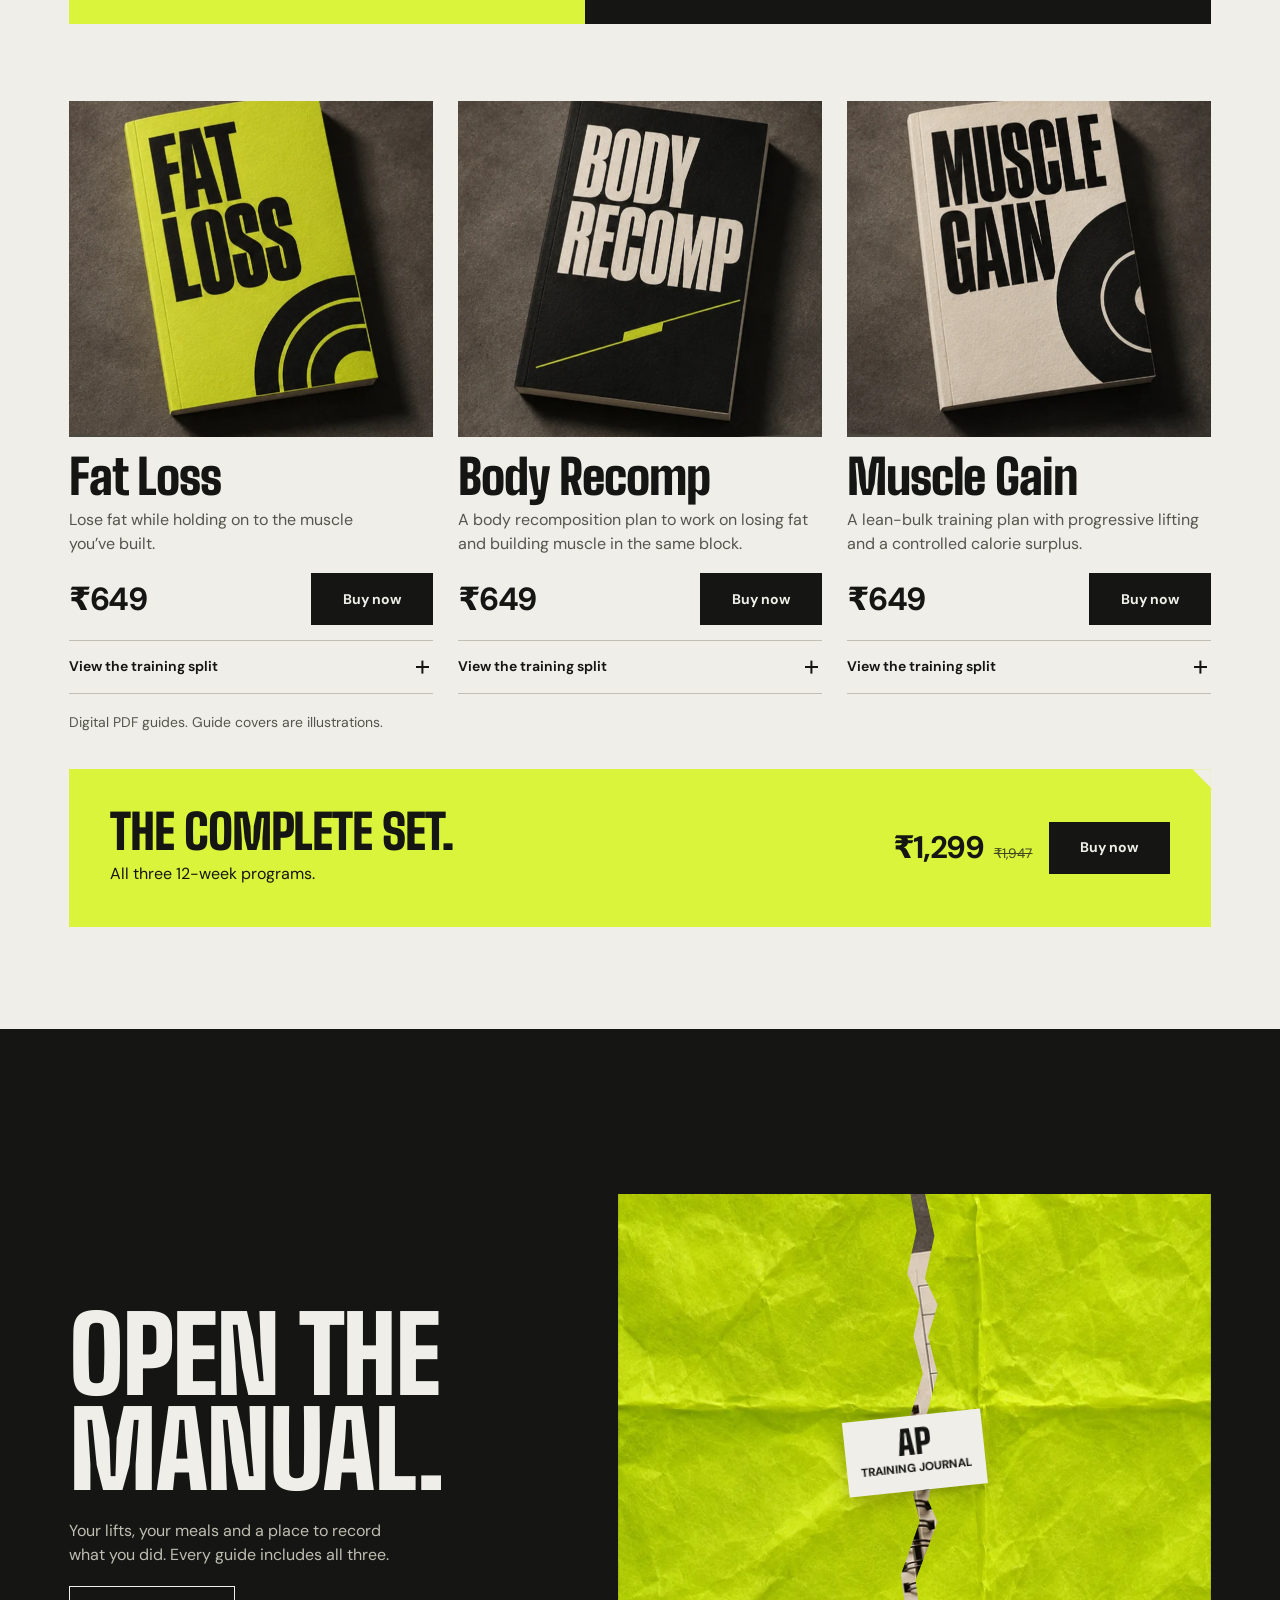
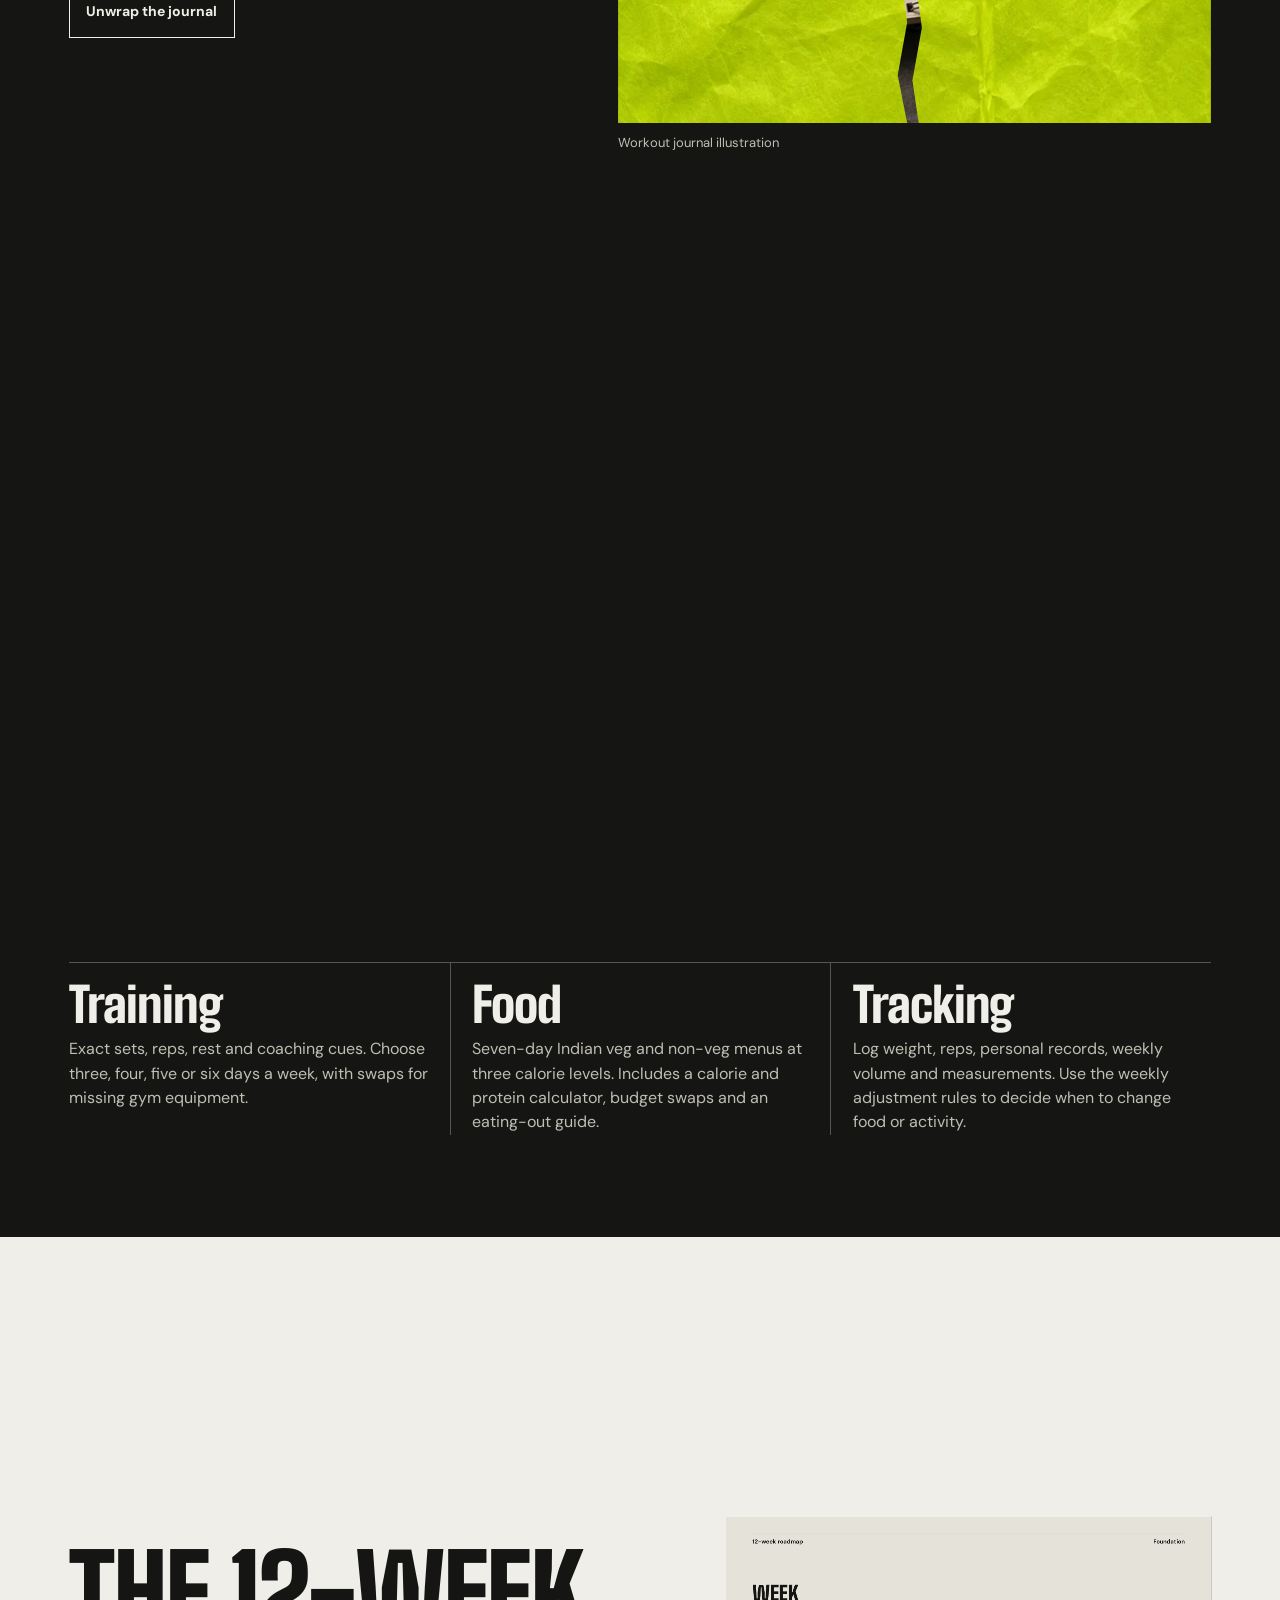
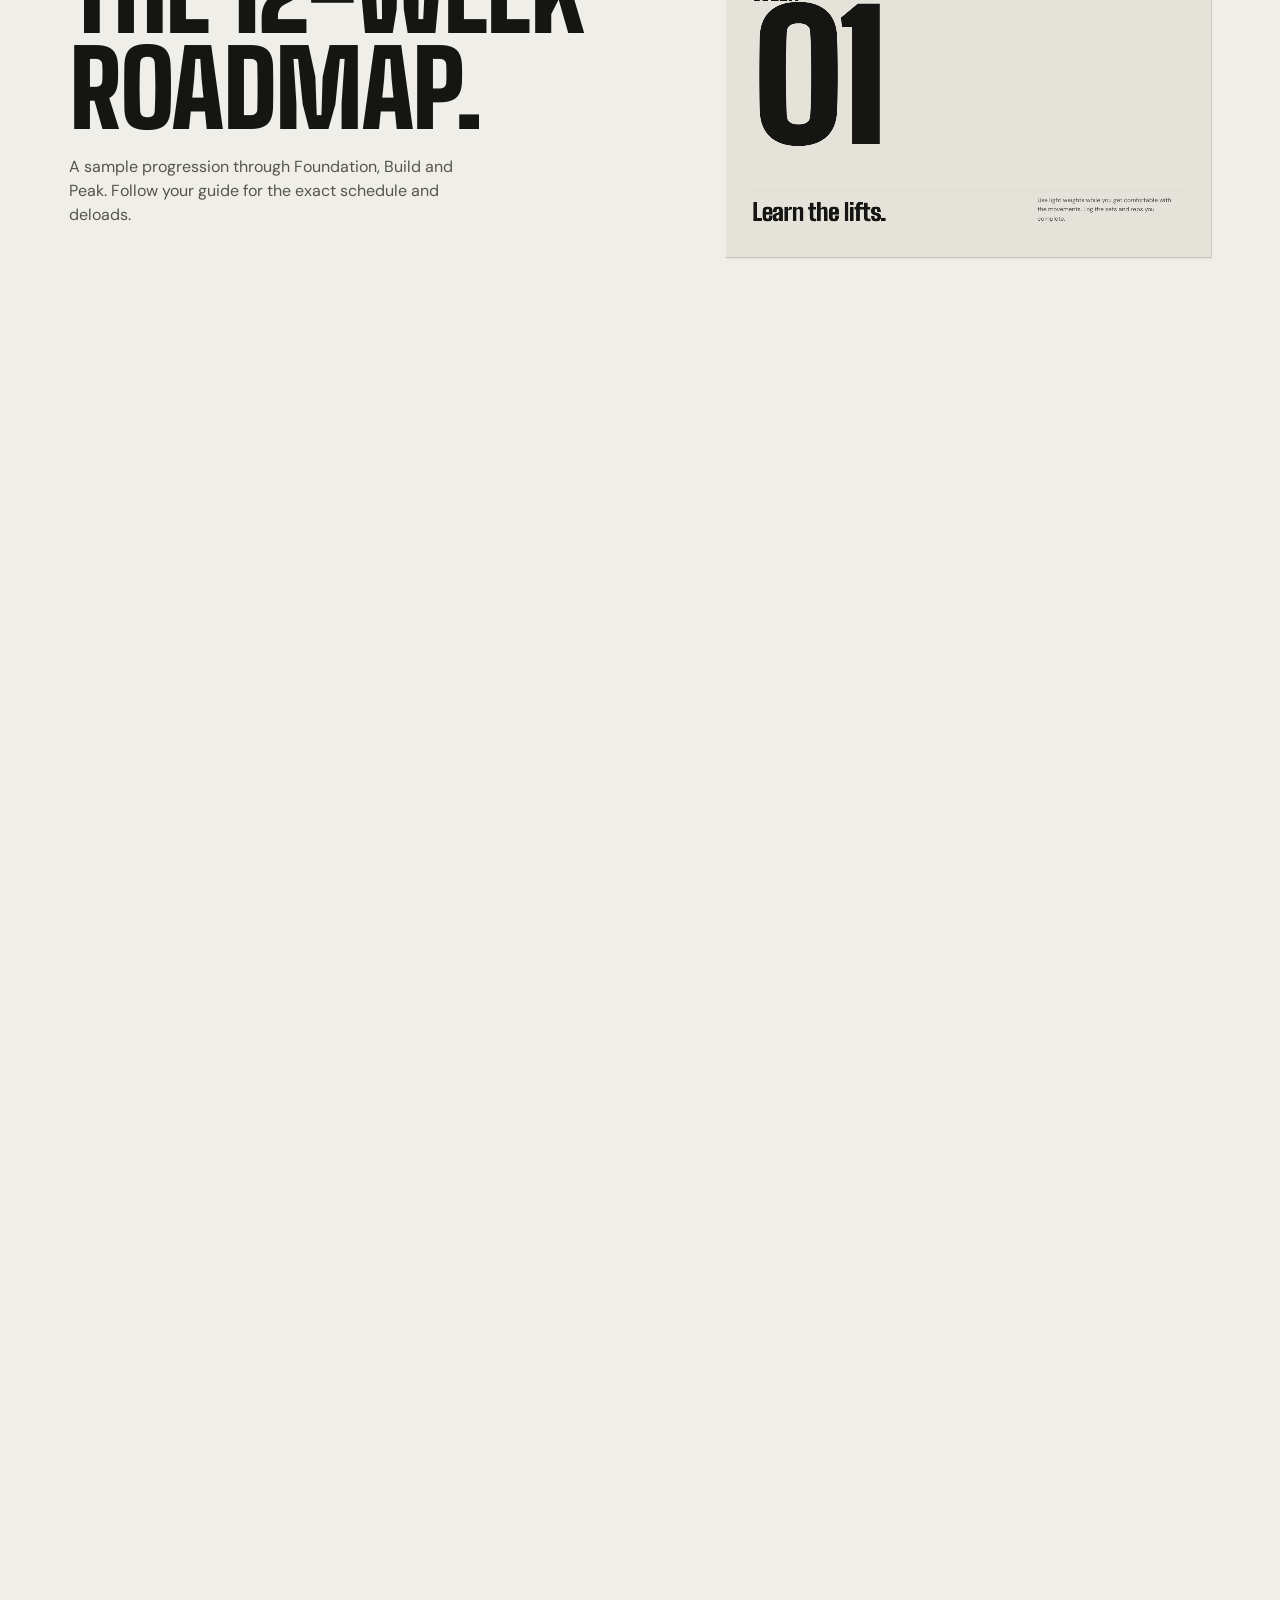
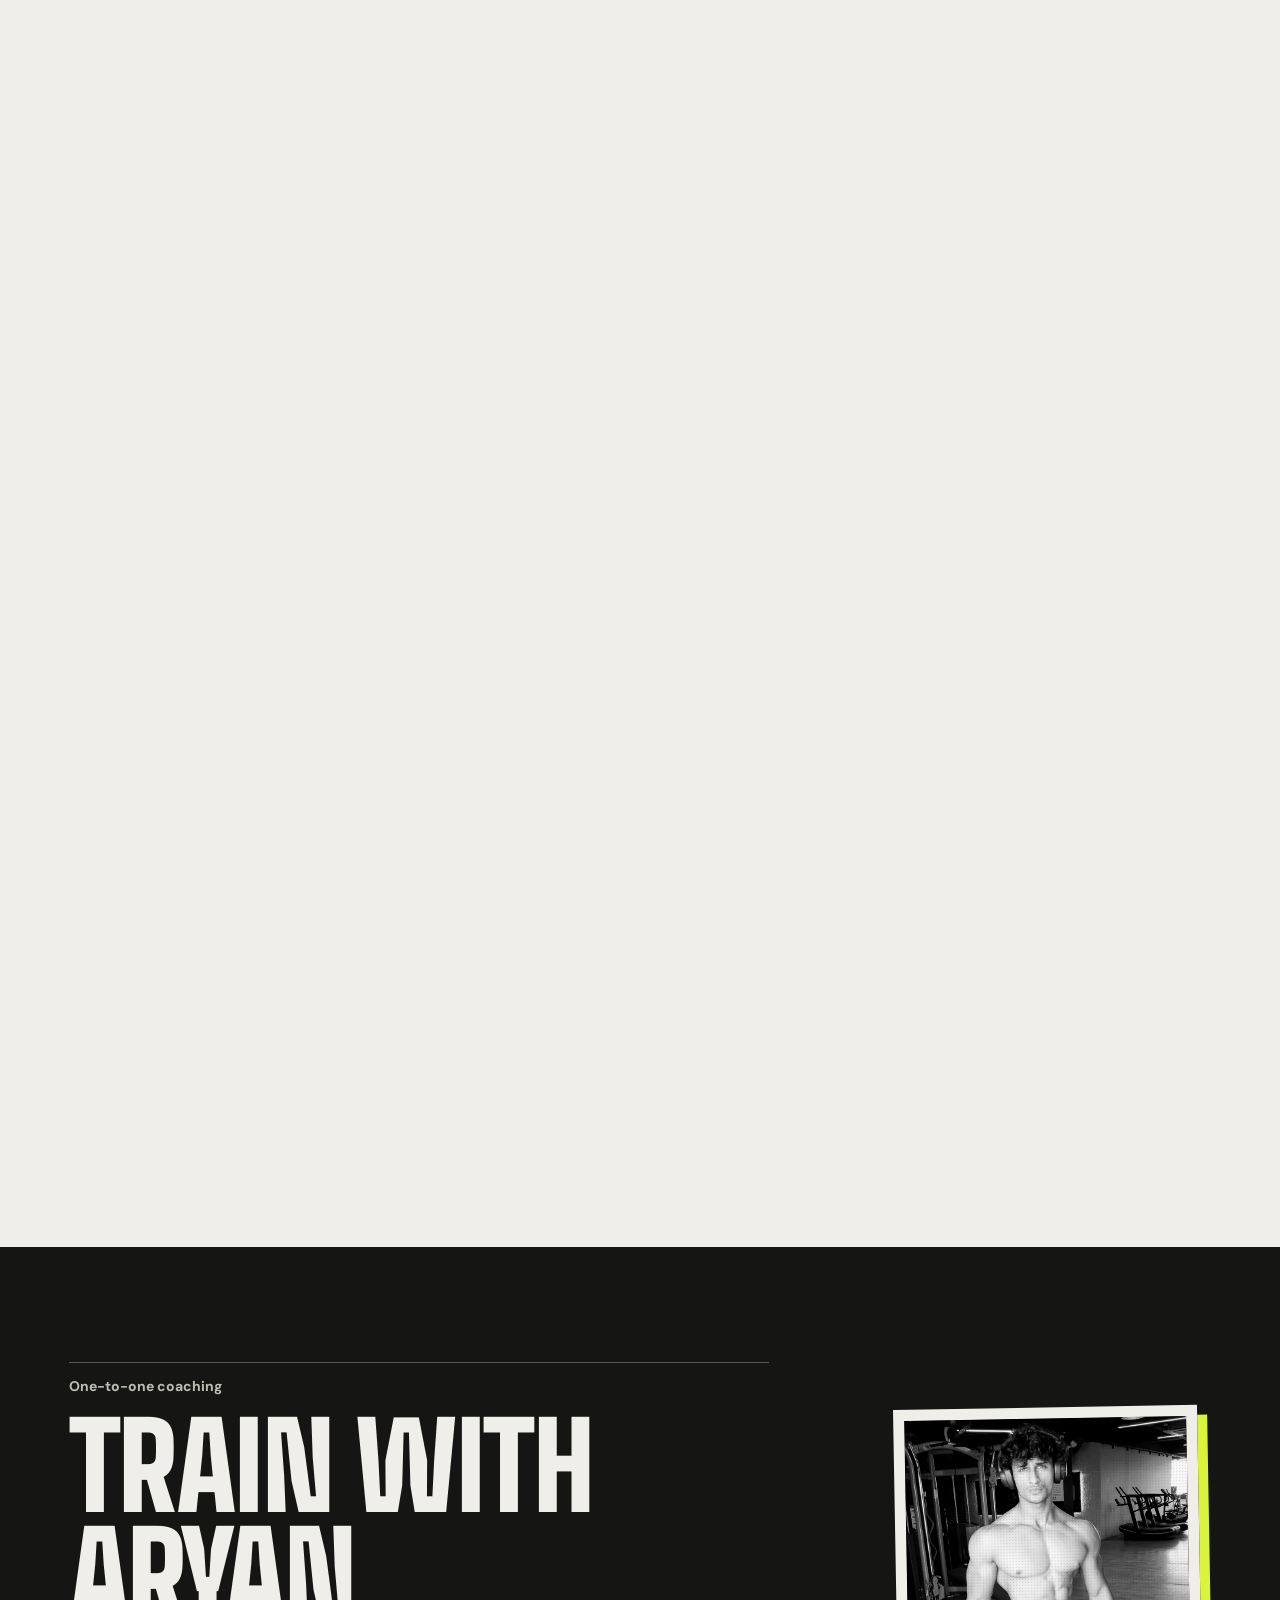
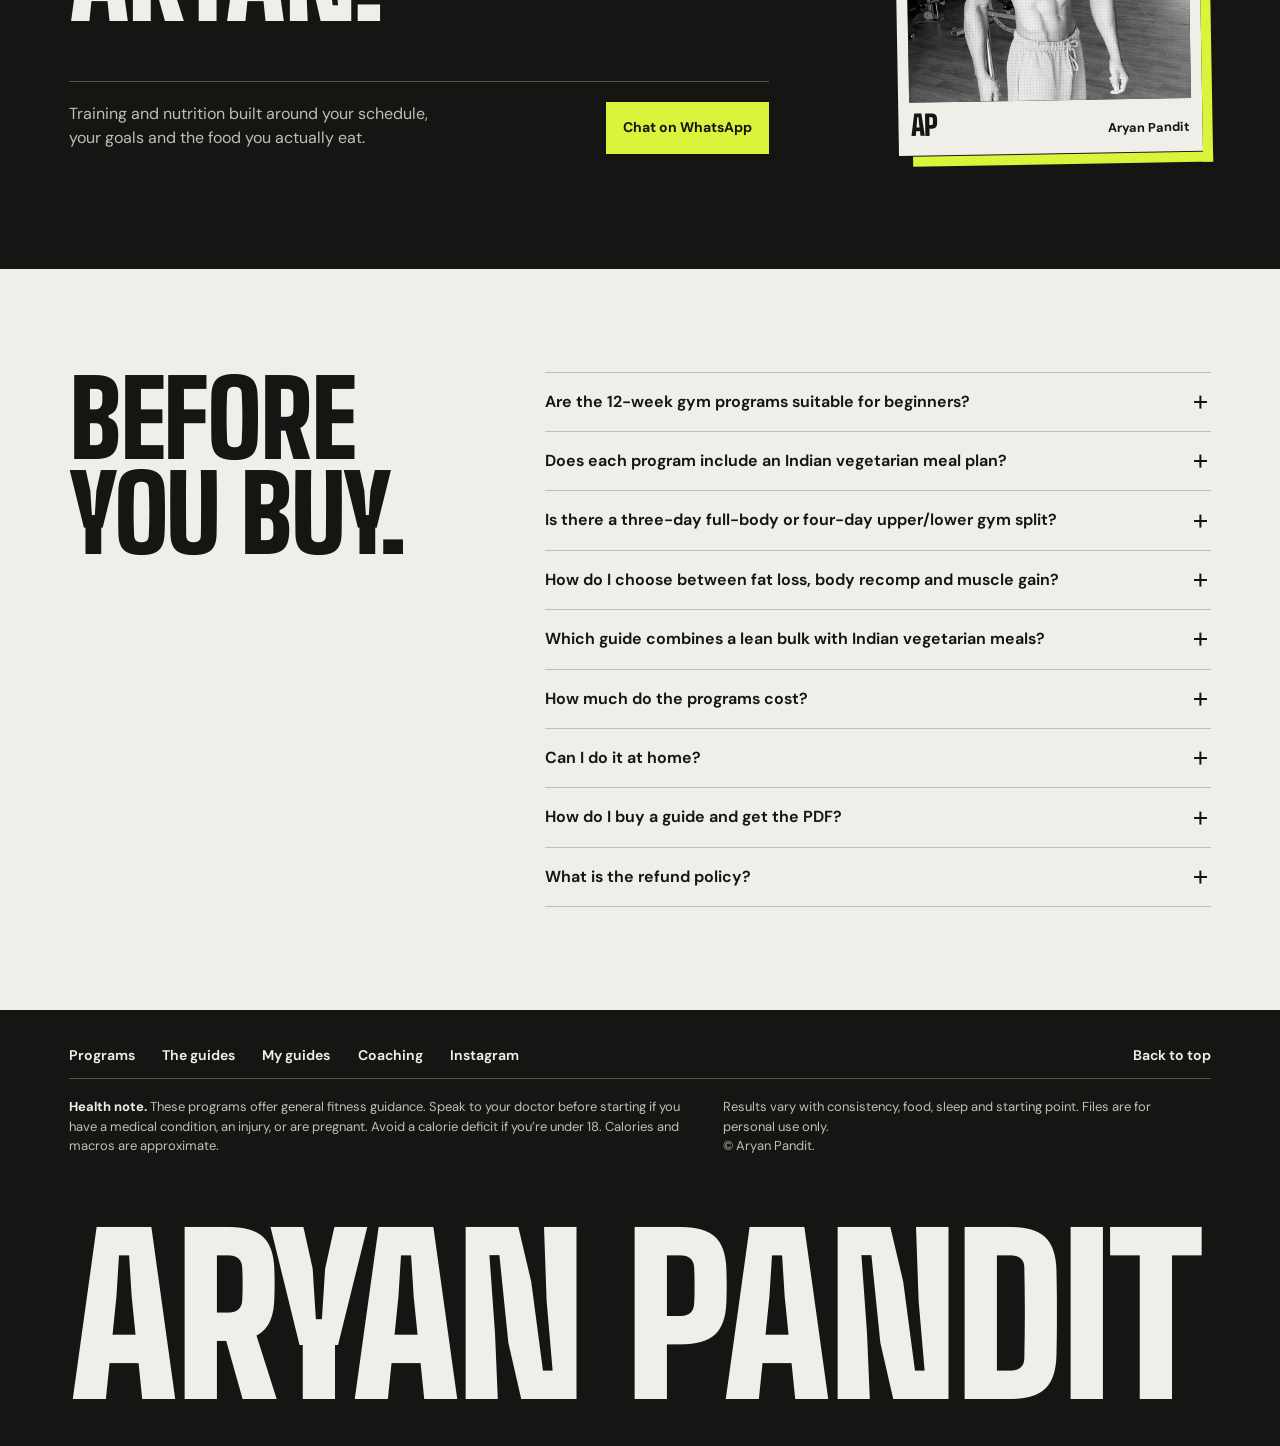
==== commit 338ea22d: "Add plan finder and private guide library" ====
--- a/index.html
+++ b/index.html
@@ -26,6 +26,8 @@
   <link rel="icon" type="image/png" href="assets/imagery/favicon.png">
   <link rel="stylesheet" href="assets/site.css">
   <link rel="stylesheet" href="assets/chapters.css">
+  <link rel="stylesheet" href="assets/guides.css">
+  <script defer src="assets/plan-finder.js"></script>
   <script defer src="assets/vendor/lenis.min.js"></script>
   <script defer src="assets/site.js"></script>
   <script defer src="assets/checkout.js"></script>
@@ -114,6 +116,7 @@
         <a href="#inside">Inside the guides</a>
         <a href="#coaching">Coaching</a>
         <a href="#faq">Questions</a>
+        <a href="/my-guides">My guides</a>
       </nav>
       <a class="action header-action" href="#programs">Explore programs</a>
       <details class="site-menu">
@@ -123,6 +126,7 @@
           <a href="#inside">Inside the guides</a>
           <a href="#coaching">Coaching</a>
           <a href="#faq">Questions</a>
+          <a href="/my-guides">My guides</a>
         </nav>
       </details>
     </div>
@@ -197,6 +201,37 @@
           <h2 id="programs-title">PICK YOUR<br>PROGRAM.</h2>
           <p>All three 12-week gym guides include three- to six-day training splits, Indian meal plans and a workout journal. Pick the goal you want to work on first.</p>
         </header>
+        <section class="plan-finder" aria-labelledby="finder-title" hidden>
+          <div class="finder-intro">
+            <p class="finder-kicker">Not sure where to start?</p>
+            <h3 id="finder-title">FIND MY PLAN.</h3>
+          </div>
+          <div class="finder-work">
+            <fieldset class="finder-step" data-finder="goal">
+              <legend>What’s your main goal?</legend>
+              <div class="finder-options">
+                <button type="button" data-plan="fat-loss">Get leaner</button>
+                <button type="button" data-plan="muscle-gain">Build muscle</button>
+                <button type="button" data-plan="both">A bit of both</button>
+              </div>
+            </fieldset>
+            <fieldset class="finder-step" data-finder="priority" hidden>
+              <legend>Which would you put first?</legend>
+              <div class="finder-options">
+                <button type="button" data-plan="fat-loss">Losing fat</button>
+                <button type="button" data-plan="muscle-gain">Adding size</button>
+                <button type="button" data-plan="body-recomp">Both equally</button>
+              </div>
+            </fieldset>
+            <div class="finder-result" hidden>
+              <p class="finder-kicker">Your starting plan</p>
+              <h4 tabindex="-1"></h4>
+              <p class="finder-reason"></p>
+              <a class="action action-ink finder-link" href="#programs">See the plan <span aria-hidden="true">↘</span></a>
+            </div>
+            <button class="finder-reset" type="button" hidden>Start over</button>
+          </div>
+        </section>
         <div class="program-grid">
           <article class="program" id="fat-loss" aria-labelledby="fatloss-title">
             <div class="book-art">
@@ -555,6 +590,7 @@
         <nav aria-label="Footer navigation">
           <a href="#programs">Programs</a>
           <a href="#inside">The guides</a>
+          <a href="/my-guides">My guides</a>
           <a href="#coaching">Coaching</a>
           <a href="https://www.instagram.com/aryanpandit_85/">Instagram</a>
         </nav>
--- a/assets/guides.css
+++ b/assets/guides.css
@@ -0,0 +1,218 @@
+.plan-finder {
+  display: grid;
+  gap: 1.25rem 2rem;
+  margin: 0 0 clamp(2rem, 6vw, 5.25rem);
+  color: var(--paper);
+  background: var(--ink);
+}
+.finder-intro {
+  padding: clamp(1.25rem, 3vw, 2.25rem);
+  color: var(--ink);
+  background: var(--acid);
+}
+.finder-kicker { font-size: .8125rem; font-weight: 700; }
+.finder-intro h3 { margin-top: .45rem; font-size: clamp(2.9rem, 6.1vw, 6.1rem); }
+.finder-work {
+  display: grid;
+  align-content: center;
+  min-width: 0;
+  padding: 0 1.25rem 1.35rem;
+}
+.finder-step { margin: 0; padding: 0; border: 0; min-width: 0; }
+.finder-step legend { margin-bottom: .65rem; padding: 0; font-weight: 700; }
+.finder-options { display: flex; flex-wrap: wrap; gap: .5rem; }
+.finder-options button {
+  min-height: 44px;
+  padding: .52rem .85rem;
+  border: 1px solid var(--rule-dark);
+  color: var(--paper);
+  background: transparent;
+  font-weight: 600;
+  cursor: pointer;
+  transition: background-color var(--quick) var(--ease), color var(--quick) var(--ease);
+}
+.finder-options button:hover, .finder-options button:focus-visible {
+  color: var(--ink);
+  background: var(--acid);
+}
+.finder-result { max-width: 42ch; }
+.finder-result .finder-kicker { color: var(--acid); }
+.finder-result h4 {
+  margin: .22rem 0 .45rem;
+  font: 850 clamp(2.4rem, 4.5vw, 4.1rem)/.94 var(--display);
+  letter-spacing: -.035em;
+}
+.finder-result h4:focus { outline: none; }
+.finder-result p + a { margin-top: .75rem; }
+.finder-result .finder-link {
+  justify-content: space-between;
+  gap: 1rem;
+  color: var(--ink);
+  background: var(--acid);
+}
+.finder-reset {
+  justify-self: start;
+  min-height: 44px;
+  margin-top: .25rem;
+  padding: 0;
+  border: 0;
+  color: var(--muted-dark);
+  background: transparent;
+  font-size: .875rem;
+  text-decoration: underline;
+  cursor: pointer;
+}
+
+@media (min-width: 49rem) {
+  .plan-finder { grid-template-columns: minmax(0, .87fr) minmax(0, 1fr); }
+  .finder-work { min-height: 12.5rem; padding: 1.25rem 2rem 1.25rem 0; }
+}
+@media (min-width: 52rem) and (max-width: 61.99rem) {
+  .site-nav { gap: 1rem; }
+}
+
+.checkout-email {
+  display: grid;
+  gap: 1rem;
+  margin-top: 1.5rem;
+}
+.checkout-email label, .guides-form label, .guide-code-output {
+  display: grid;
+  gap: .35rem;
+  font-weight: 700;
+}
+.checkout-email input, .guides-form input, .guide-code-output input {
+  min-width: 0;
+  min-height: 48px;
+  padding: .65rem .8rem;
+  border: 1px solid var(--rule-dark);
+  border-radius: 0;
+  background: var(--paper);
+  color: var(--ink);
+  font: inherit;
+  font-weight: 400;
+}
+.checkout-email button, .guides-form button { justify-self: start; }
+
+.guides-page {
+  min-height: 100svh;
+  color: var(--ink);
+  background: var(--paper);
+}
+.guides-header {
+  color: var(--paper);
+  background: var(--ink);
+}
+.guides-header .shell {
+  display: flex;
+  flex-wrap: wrap;
+  justify-content: space-between;
+  align-items: center;
+  gap: .25rem 1.25rem;
+  min-height: 4.5rem;
+}
+.guides-header a + a { display: inline-flex; align-items: center; gap: .3rem; min-height: 44px; font-size: .875rem; }
+.guides-shell { padding-block: clamp(2.25rem, 7vw, 6.5rem); }
+.guides-title {
+  display: flex;
+  align-items: baseline;
+  justify-content: space-between;
+  flex-wrap: wrap;
+  gap: 1rem;
+  padding-bottom: 1.2rem;
+  border-bottom: 2px solid var(--ink);
+}
+.guides-title h1 { font-size: clamp(3.7rem, 13vw, 10rem); }
+.guides-title p { color: var(--muted); overflow-wrap: anywhere; }
+.guides-account { display: flex; flex-wrap: wrap; align-items: center; gap: 0 .9rem; }
+.guides-account button {
+  min-height: 44px;
+  padding: .25rem 0;
+  border: 0;
+  background: transparent;
+  color: var(--ink);
+  text-decoration: underline;
+  cursor: pointer;
+}
+.guides-status:not(:empty) { padding-top: 1rem; }
+.guide-recovery, .guide-code { max-width: 35rem; }
+.guide-recovery {
+  margin-top: 1.75rem;
+  padding: 1.25rem;
+  border: 1px solid var(--rule);
+  border-top: .35rem solid var(--acid);
+}
+.guide-recovery h2 { margin-bottom: .75rem; font-size: clamp(2rem, 6vw, 3.15rem); }
+.guide-recovery p, .guide-code p { color: var(--muted); }
+.guides-form { display: grid; gap: .85rem; margin-top: 1.35rem; }
+.guides-support { margin-top: 1.15rem; font-size: .875rem; }
+.guide-shelf {
+  display: grid;
+  grid-template-columns: repeat(auto-fill, minmax(min(100%, max(16rem, 31%)), 1fr));
+  gap: 1rem;
+  margin: 1.75rem 0 0;
+  padding: 0;
+  list-style: none;
+}
+.guide-shelf:empty { display: none; }
+.guide-shelf a {
+  display: grid;
+  grid-template-rows: auto 1fr auto;
+  color: var(--ink);
+  border: 1px solid var(--rule);
+  text-decoration: none;
+}
+.guide-shelf a:hover { border-color: var(--ink); }
+.guide-shelf img { width: 100%; aspect-ratio: 1.24; object-fit: cover; }
+.guide-shelf strong { padding: .95rem 1rem .5rem; font: 850 2.2rem/.95 var(--display); }
+.guide-shelf span { padding: 0 1rem .9rem; color: var(--muted); font-weight: 700; font-size: .875rem; }
+.guide-pending:not(:empty) { margin-top: 1.75rem; }
+.guide-pending p { margin: 0 0 .6rem; }
+.guide-pending .action { margin: 0 .5rem .5rem 0; }
+.guide-code { margin-top: 1.5rem; border-block: 1px solid var(--rule); }
+.guide-code summary { min-height: 44px; padding: .75rem 0; font-weight: 700; cursor: pointer; }
+.guide-code p { margin: 0 0 .8rem; }
+.guide-code button, .guide-code-output { margin-bottom: 1rem; }
+.guide-code-output input { font-family: ui-monospace, monospace; font-size: clamp(.69rem, 3.45vw, .95rem); }
+.guide-article { width: min(100%, 47rem); margin-inline: auto; }
+.guide-return { display: inline-flex; align-items: center; min-height: 44px; margin-top: .7rem; font-weight: 700; }
+.guide-sheet {
+  margin-top: .65rem;
+  padding: clamp(1.15rem, 5vw, 3.1rem);
+  border: 1px solid var(--rule);
+  border-top: .5rem solid var(--acid);
+  background: #faf9f2;
+}
+.guide-sheet-masthead {
+  display: flex;
+  flex-wrap: wrap;
+  justify-content: space-between;
+  gap: .25rem 1rem;
+  padding-bottom: .65rem;
+  border-bottom: 1px solid var(--ink);
+  font-size: .8125rem;
+  font-weight: 700;
+}
+.guide-sheet header { margin-top: 1.75rem; }
+.guide-series { margin-bottom: .6rem; font-weight: 700; }
+.guide-sheet h2 { font-size: clamp(2.75rem, 8vw, 6rem); }
+.guide-sheet h2:focus { outline: none; }
+.guide-lede { max-width: 52ch; margin-top: 1rem; color: var(--muted); }
+.guide-chapters { margin: 1.6rem 0 0; padding: 0; list-style: none; counter-reset: chapter; }
+.guide-chapters li {
+  display: grid;
+  grid-template-columns: 2ch 1fr;
+  gap: .55rem;
+  padding-block: 1.15rem;
+  border-top: 1px solid var(--rule);
+  counter-increment: chapter;
+}
+.guide-chapters li::before { content: counter(chapter, decimal-leading-zero); color: var(--muted); font-weight: 700; }
+.guide-chapters h3 { margin-bottom: .5rem; font-size: 1.9rem; }
+.guide-reference {
+  padding-top: .65rem;
+  border-top: 1px solid var(--rule);
+  color: var(--muted);
+  font-size: .75rem;
+  overflow-wrap: anywhere;
+}
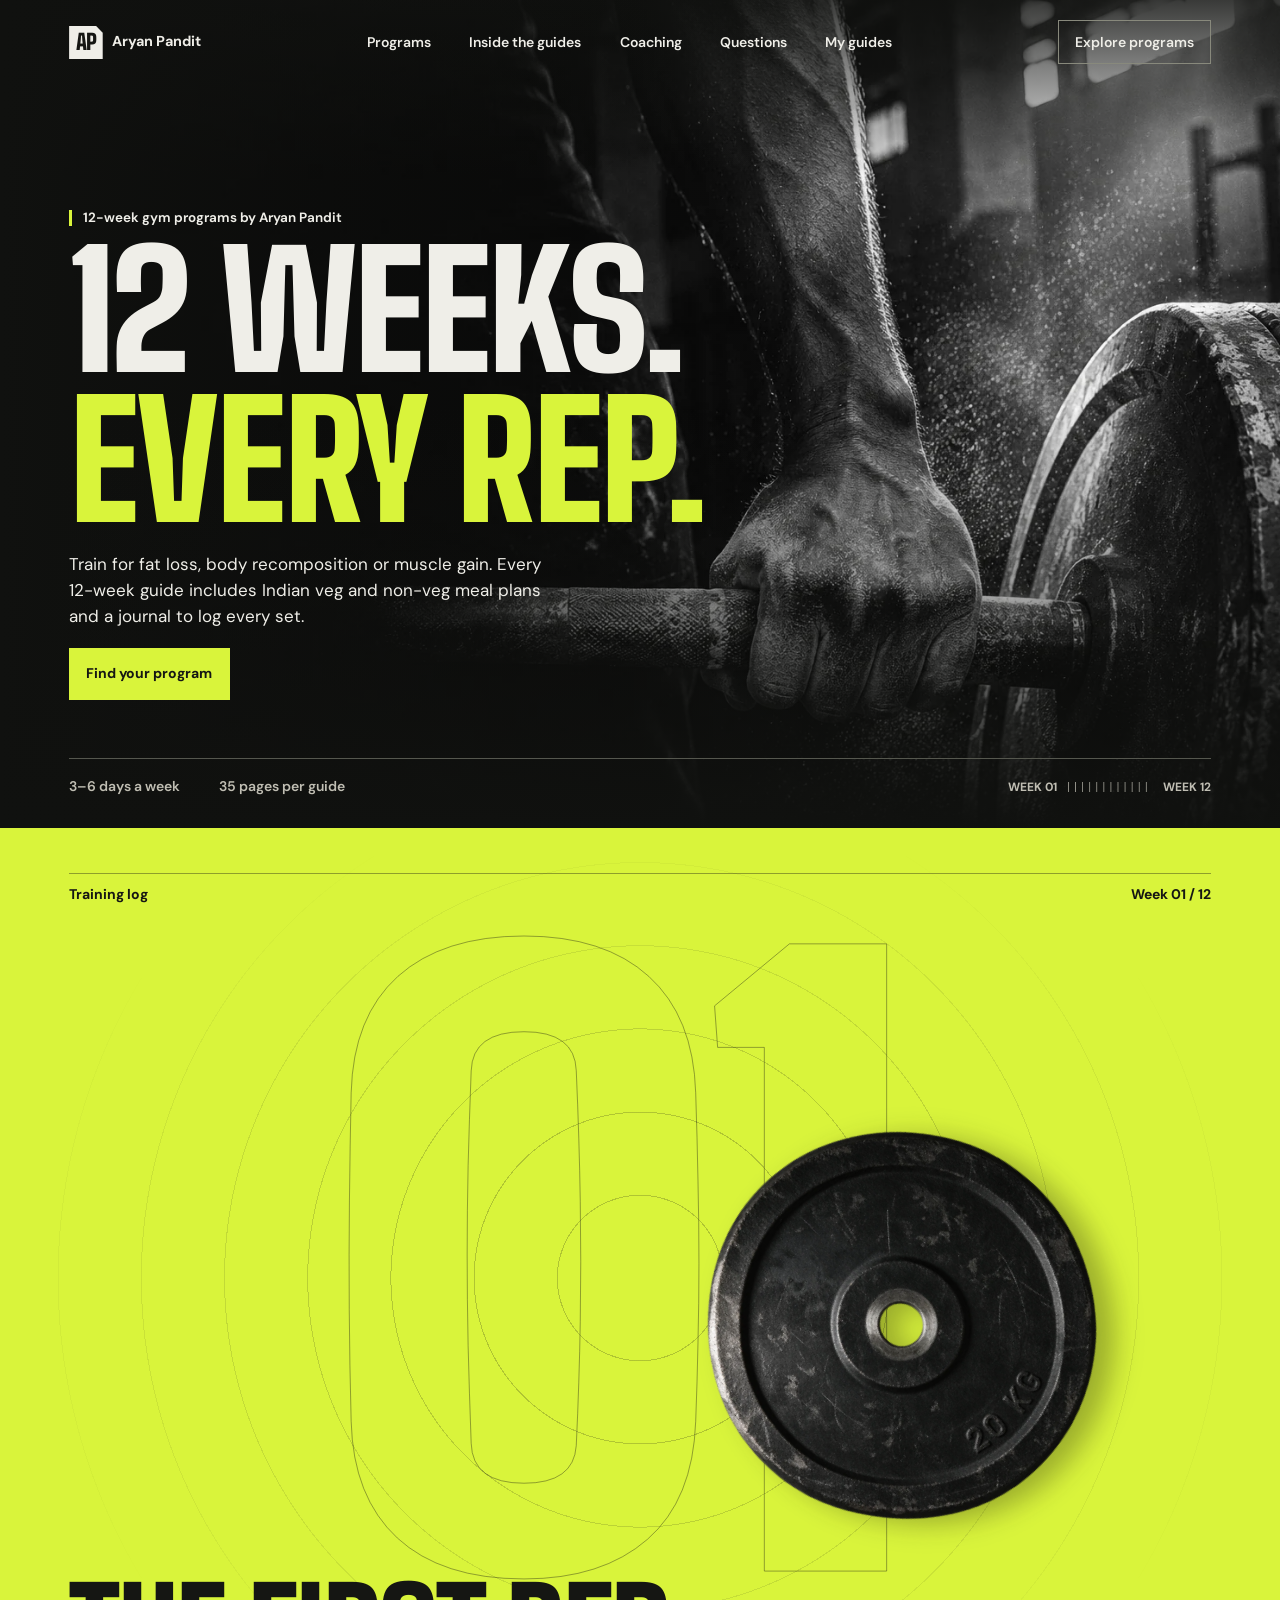
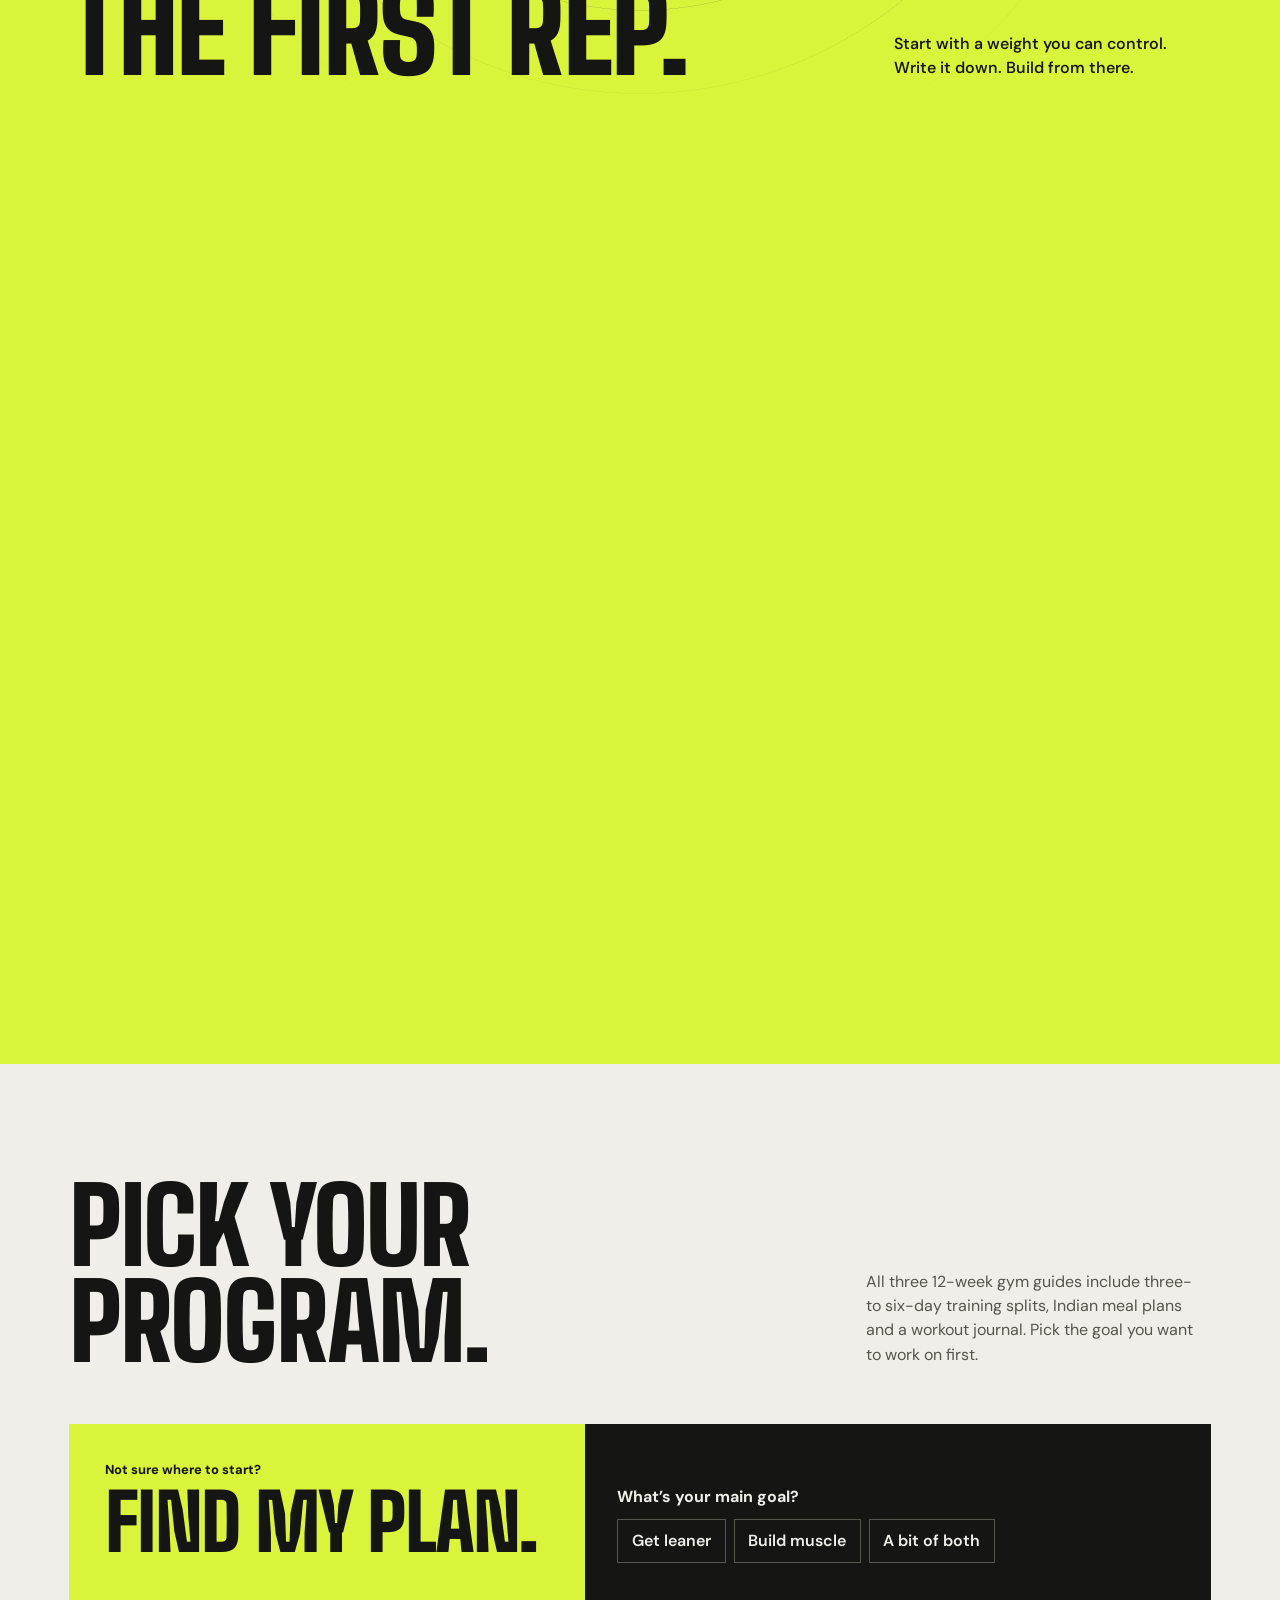
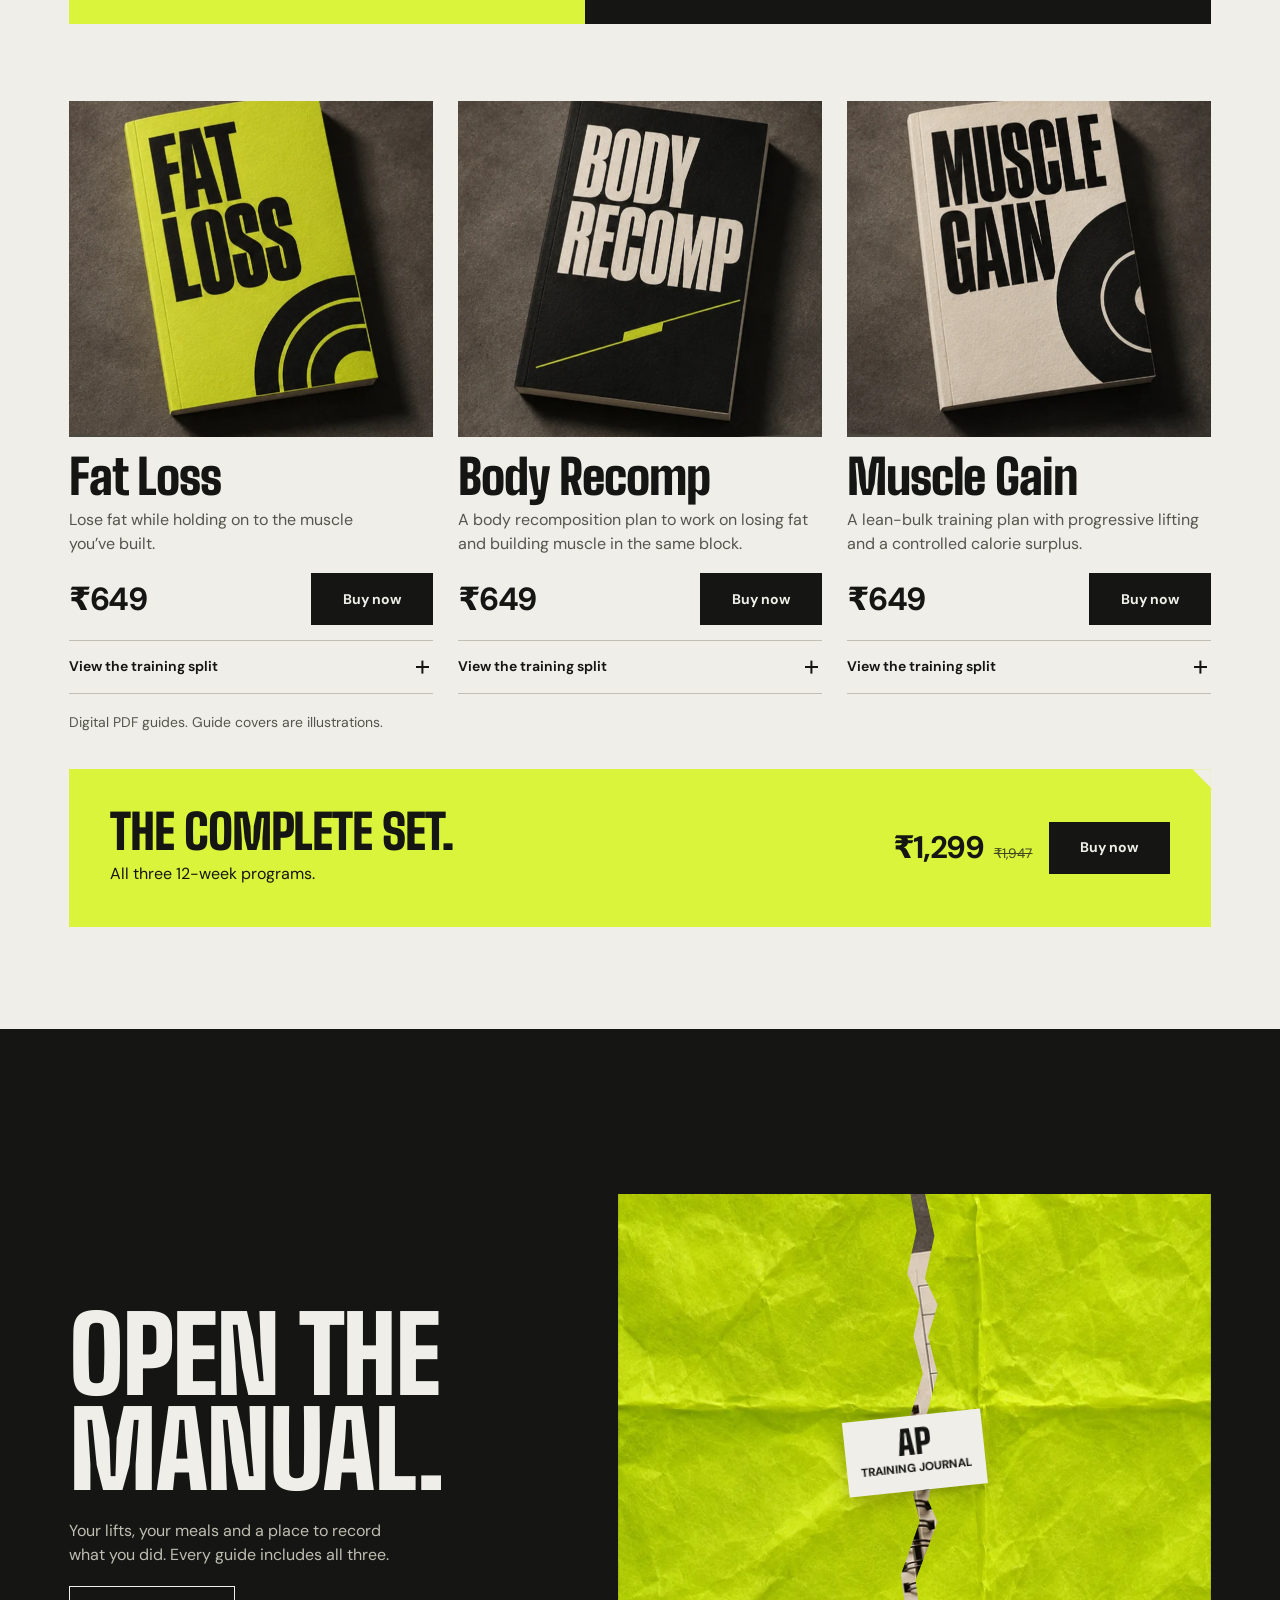
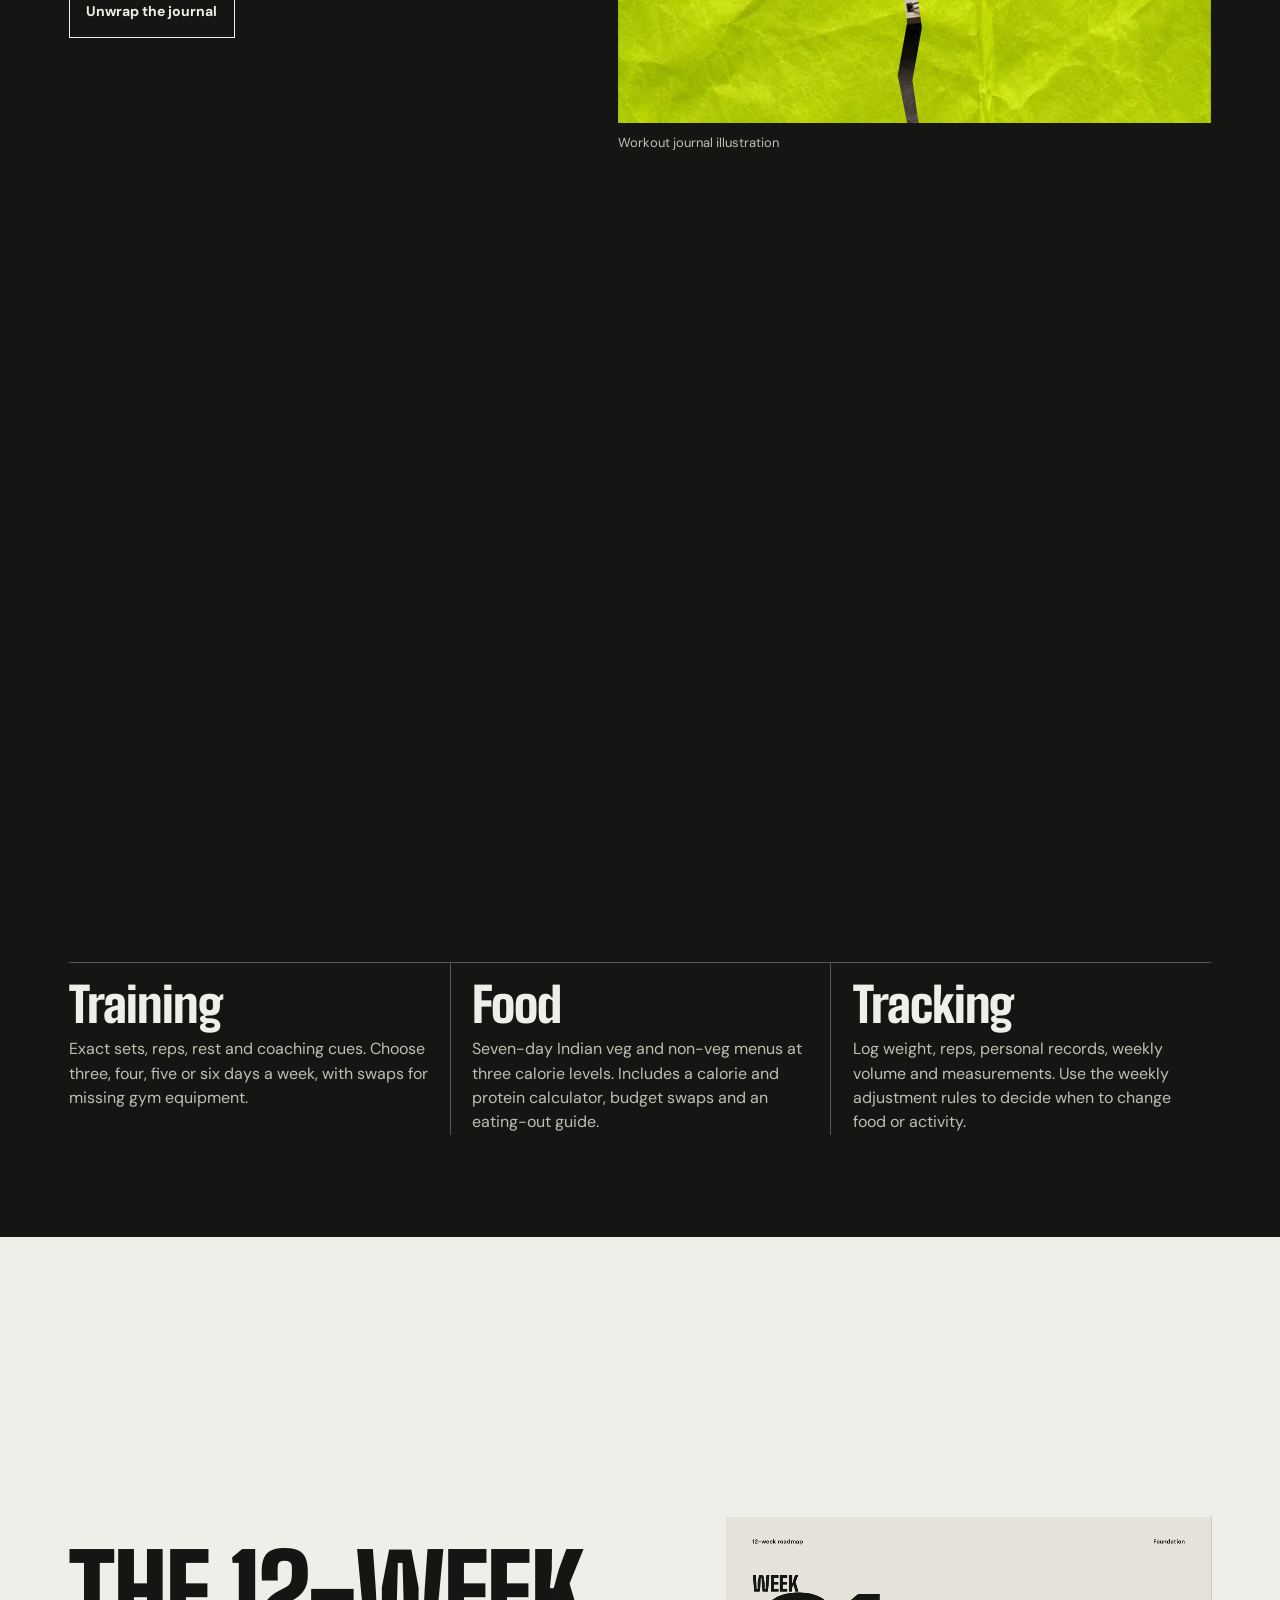
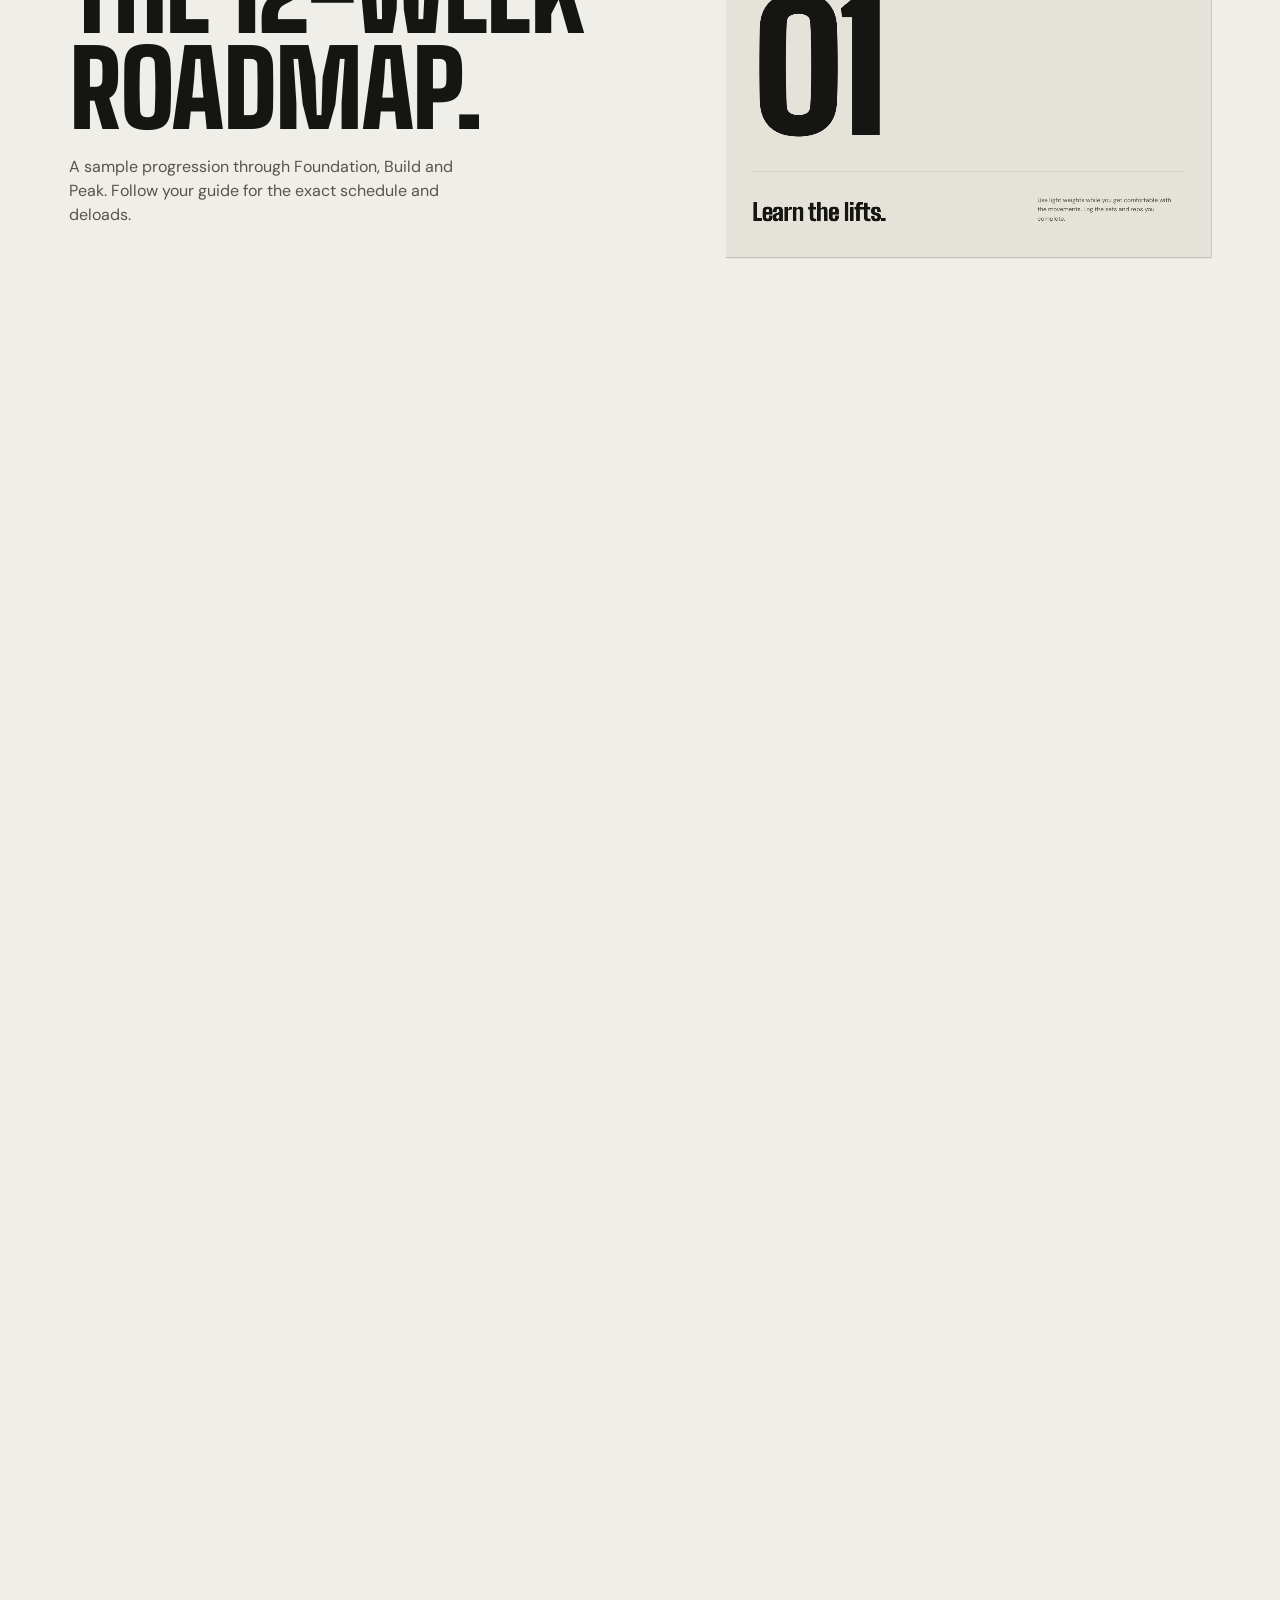
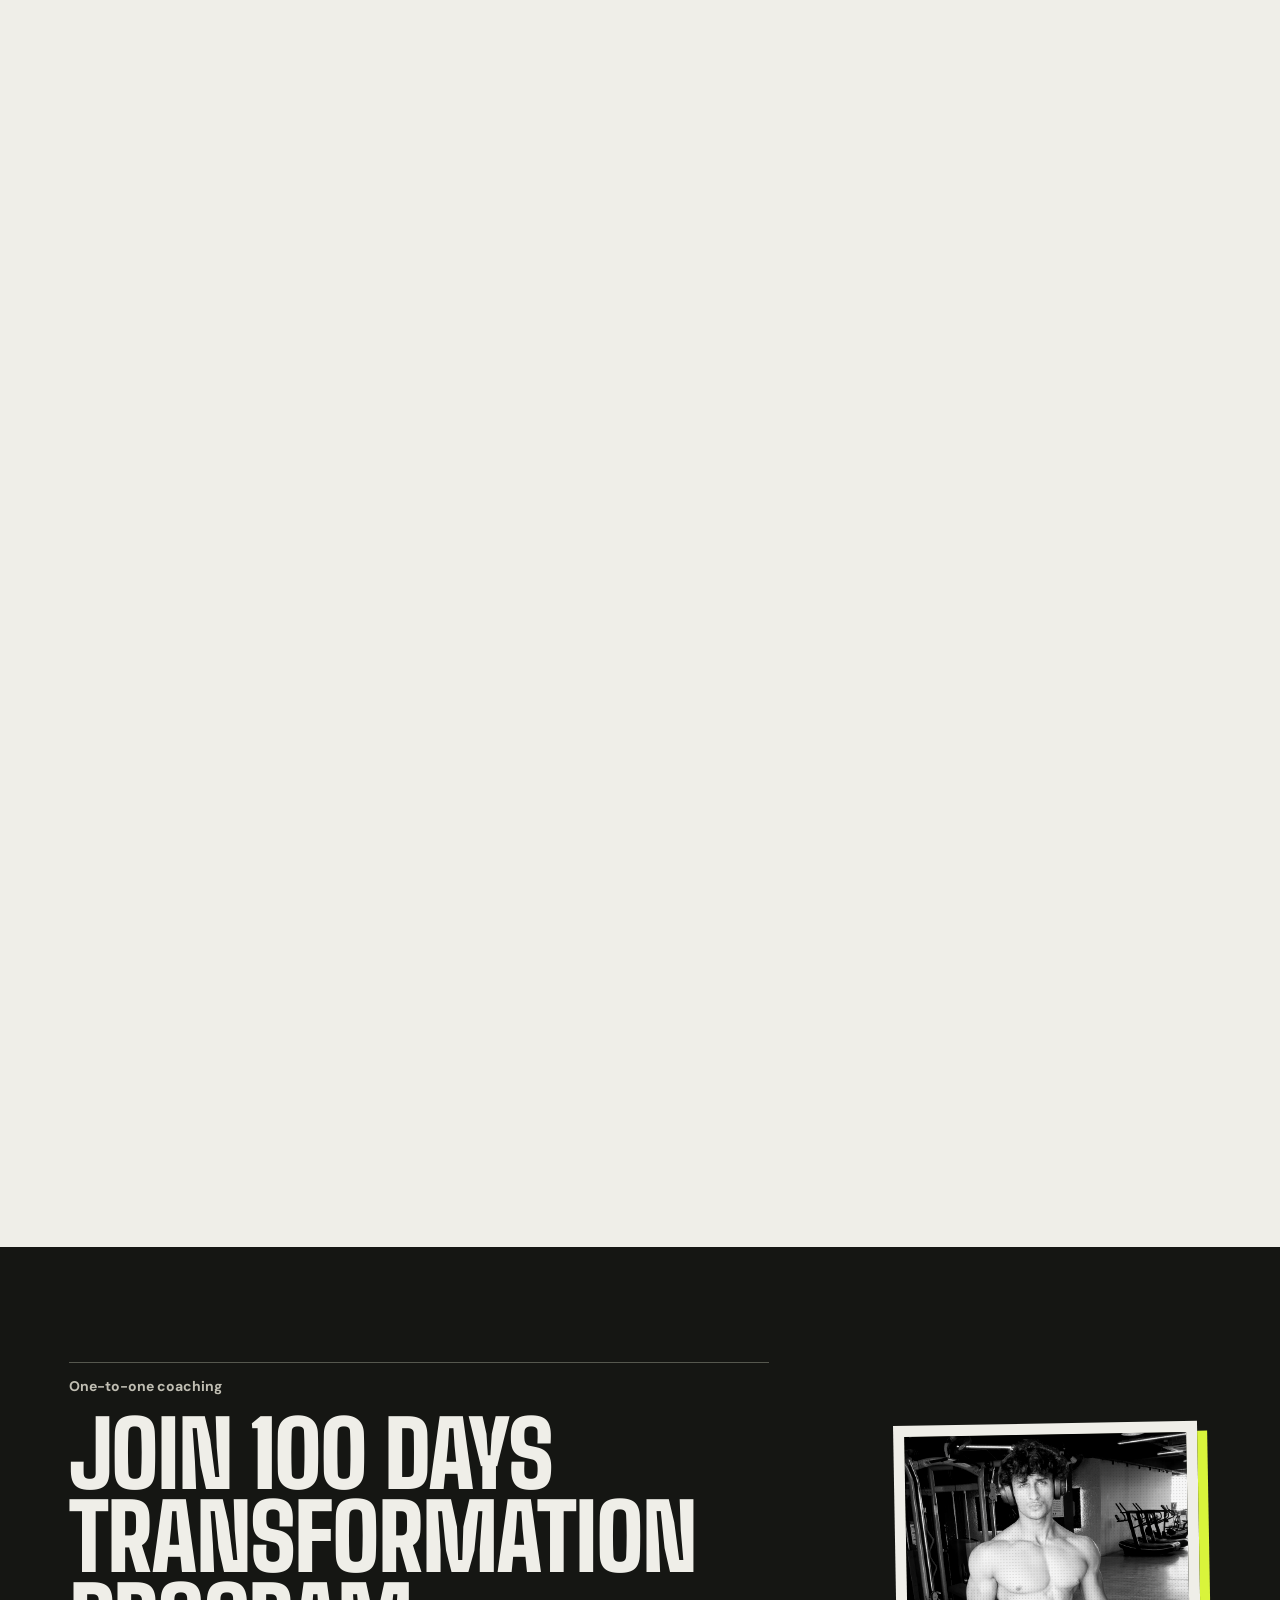
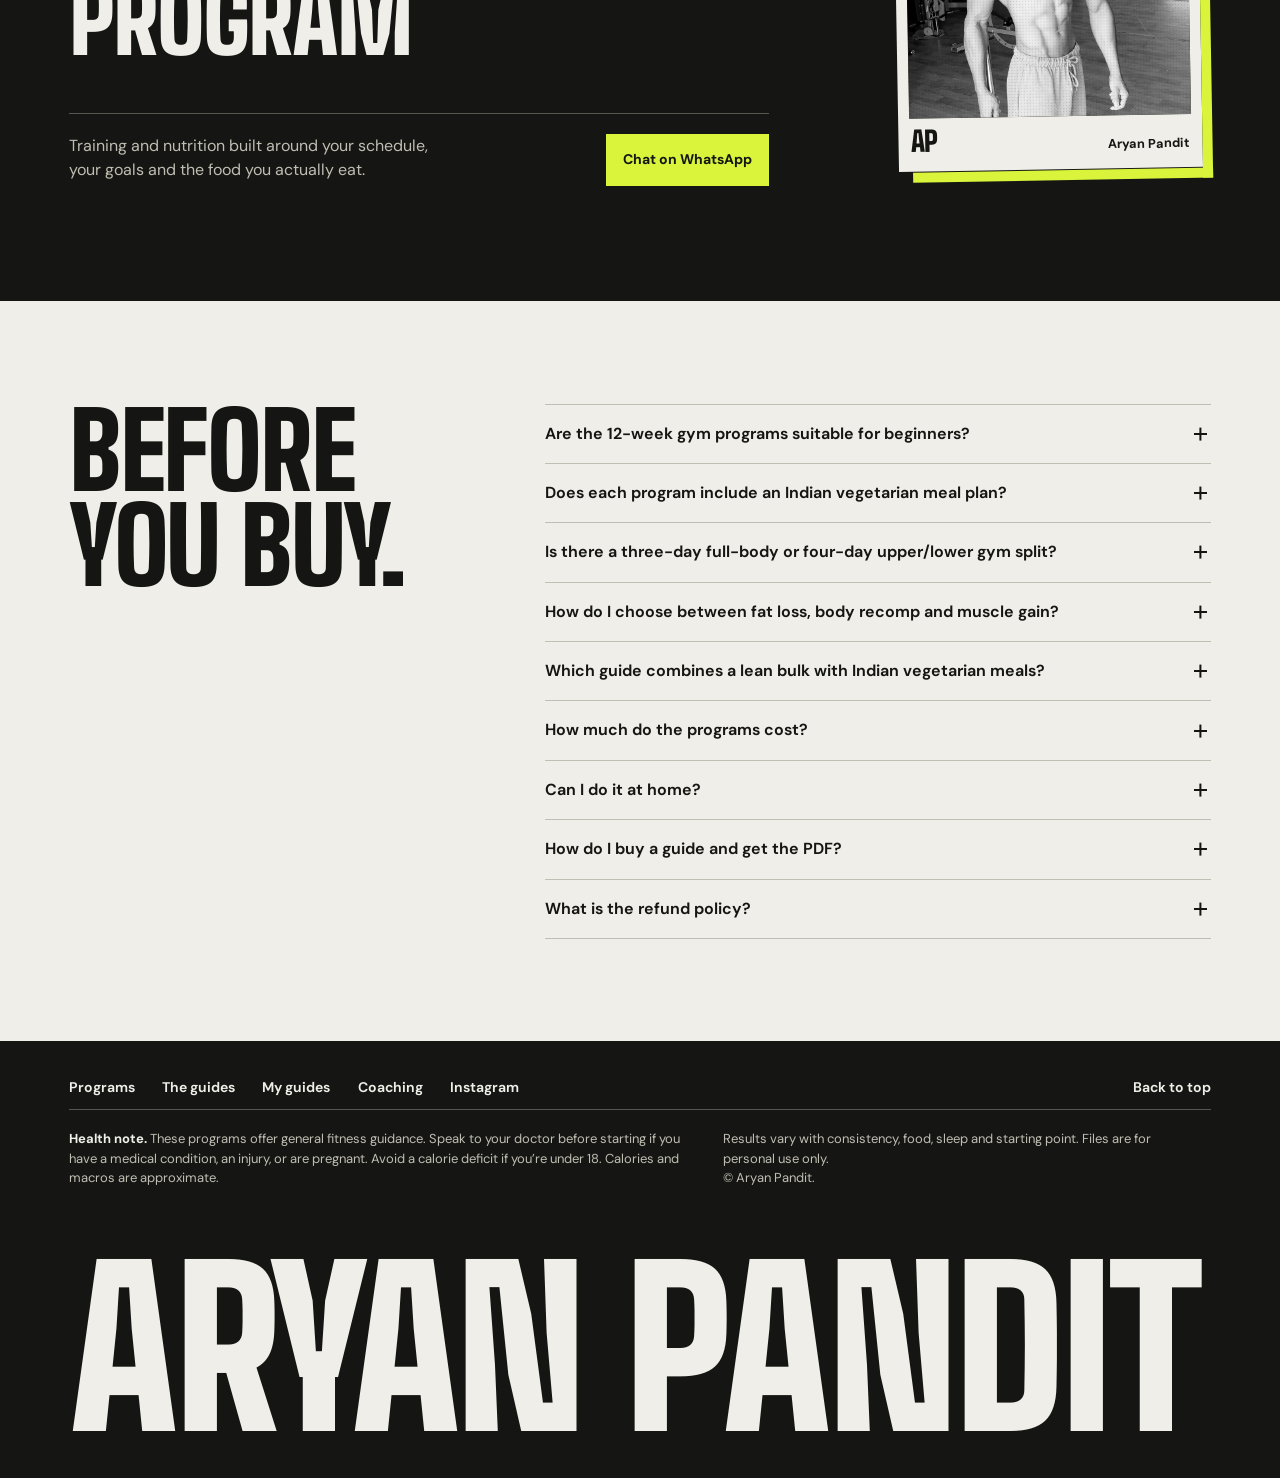
==== commit 77ea3f88: "Align roadmap dividers and update coaching and checkout copy" ====
--- a/index.html
+++ b/index.html
@@ -550,7 +550,9 @@
       <div class="shell coaching-inner">
         <header class="coach-heading">
           <p>One-to-one coaching</p>
-          <h2 id="coaching-title">TRAIN WITH<br>ARYAN.</h2>
+          <h2 id="coaching-title">Join 100 days<br>
+            transformation<br>
+            program</h2>
         </header>
         <figure class="coach-print">
           <button class="coach-print-window" type="button" aria-label="Show alternate portrait of Aryan Pandit" aria-pressed="false">
--- a/assets/chapters.css
+++ b/assets/chapters.css
@@ -416,6 +416,10 @@
   font-size: clamp(7rem, min(61vw, 52svh), 29rem);
   letter-spacing: -.041em;
 }
+.roadmap-pinned .roadmap-week-note {
+  min-height: var(--roadmap-note-height, 0px);
+  align-content: start;
+}
 .roadmap-pinned .roadmap-week-note h3 { font-size: clamp(2rem, 4.9vw, 4.1rem); }
 .roadmap-pinned .roadmap-index {
   position: absolute;
@@ -473,6 +477,7 @@
 }
 .coach-heading {
   grid-area: heading;
+  container-type: inline-size;
   padding-top: .8rem;
   border-top: 1px solid var(--rule-dark);
   align-self: end;
@@ -483,7 +488,11 @@
   font-size: .875rem;
   font-weight: 700;
 }
-.coach-heading h2 { font-size: clamp(4.1rem, 13vw, 10rem); }
+.coach-heading h2 {
+  font-size: min(13cqi, 7rem);
+  text-transform: uppercase;
+  overflow-wrap: anywhere;
+}
 .coach-print {
   grid-area: portrait;
   position: relative;
@@ -574,13 +583,12 @@
 @media (min-width: 44rem) {
   .roadmap-track { grid-template-columns: repeat(3, minmax(0, 1fr)); }
   .roadmap-pinned .roadmap-overview { grid-template-columns: minmax(0, 1fr) minmax(0, .8fr); }
-  .roadmap-pinned .roadmap-week-note { grid-template-columns: minmax(0, 1.15fr) minmax(0, .62fr); align-items: end; }
+  .roadmap-pinned .roadmap-week-note { grid-template-columns: minmax(0, 1.15fr) minmax(0, .62fr); align-content: end; align-items: end; }
   .coaching-inner {
     grid-template-columns: minmax(0, 1.55fr) minmax(0, .85fr);
     grid-template-areas: "heading portrait" "copy portrait";
     row-gap: clamp(1.3rem, 4vw, 3.4rem);
   }
-  .coach-heading h2 { font-size: clamp(4.2rem, 9.3vw, 10rem); }
   .coach-print { width: min(100%, 19rem); }
 }
 
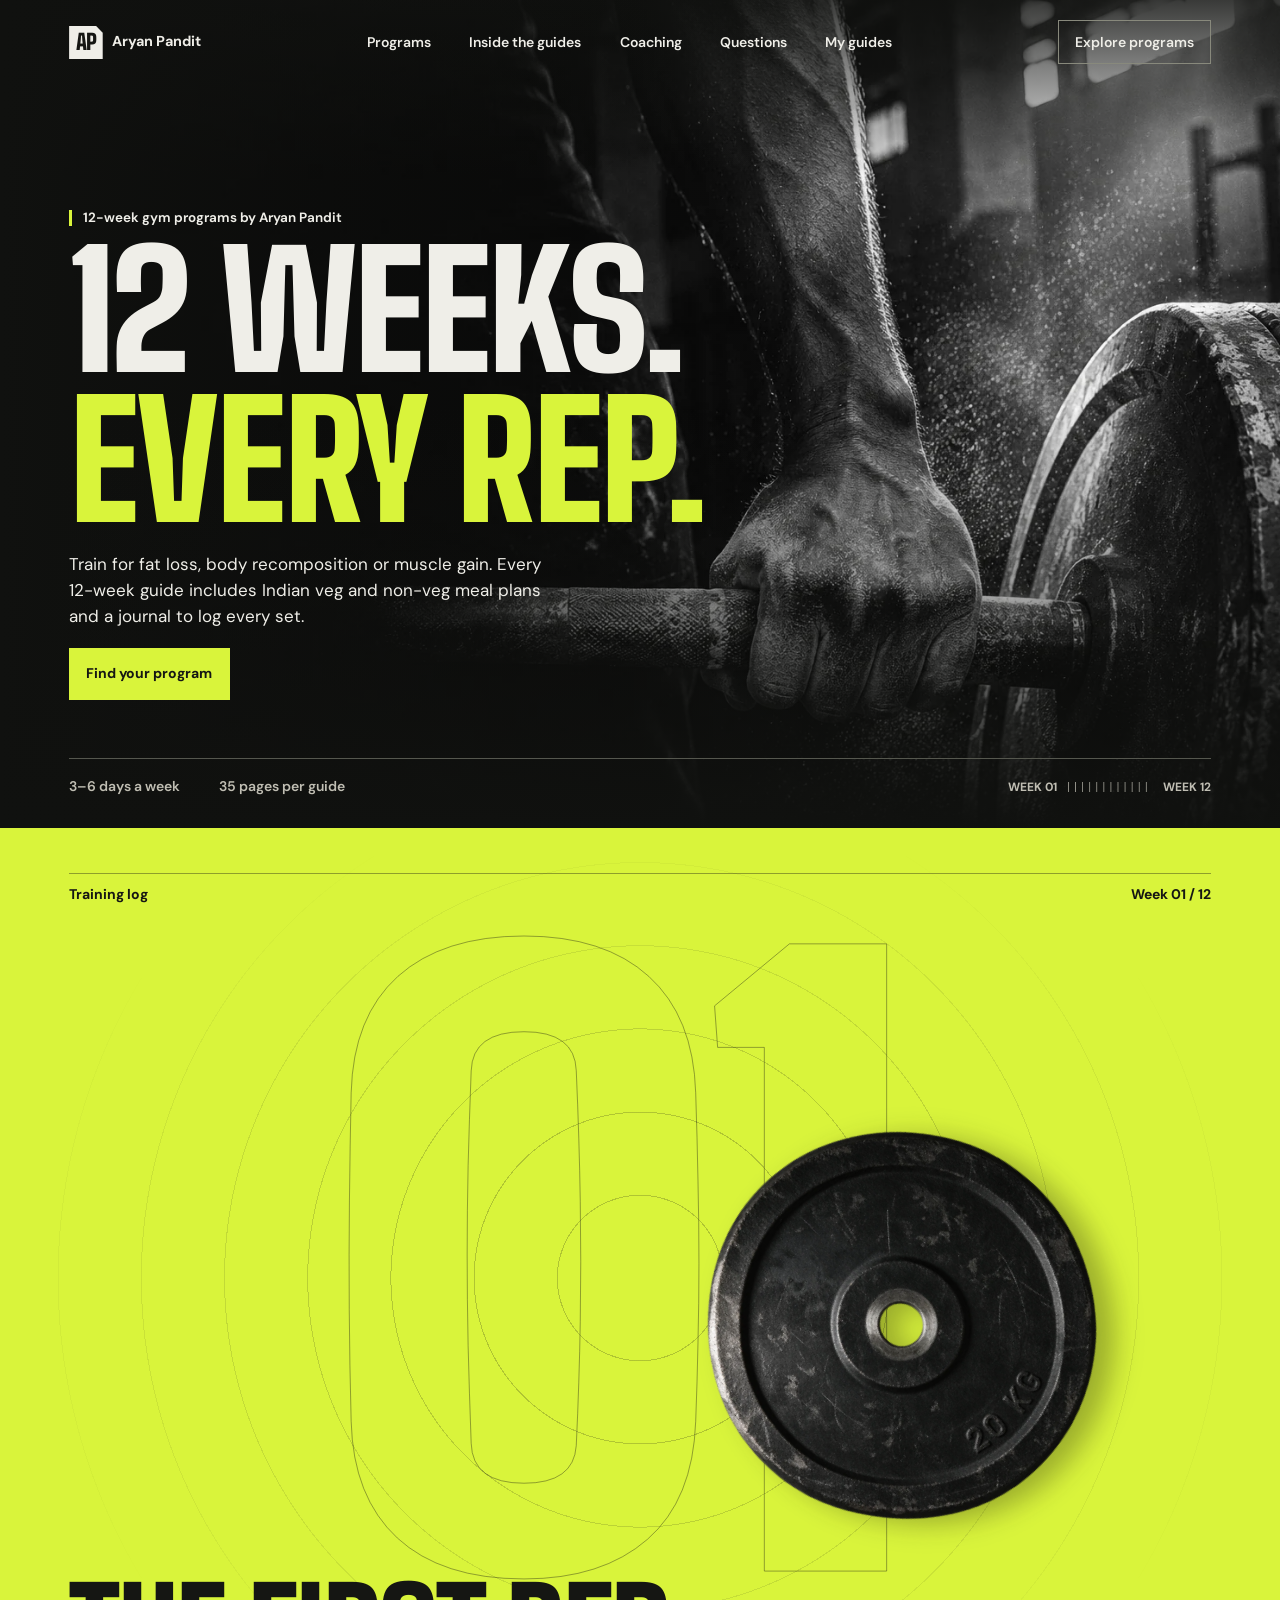
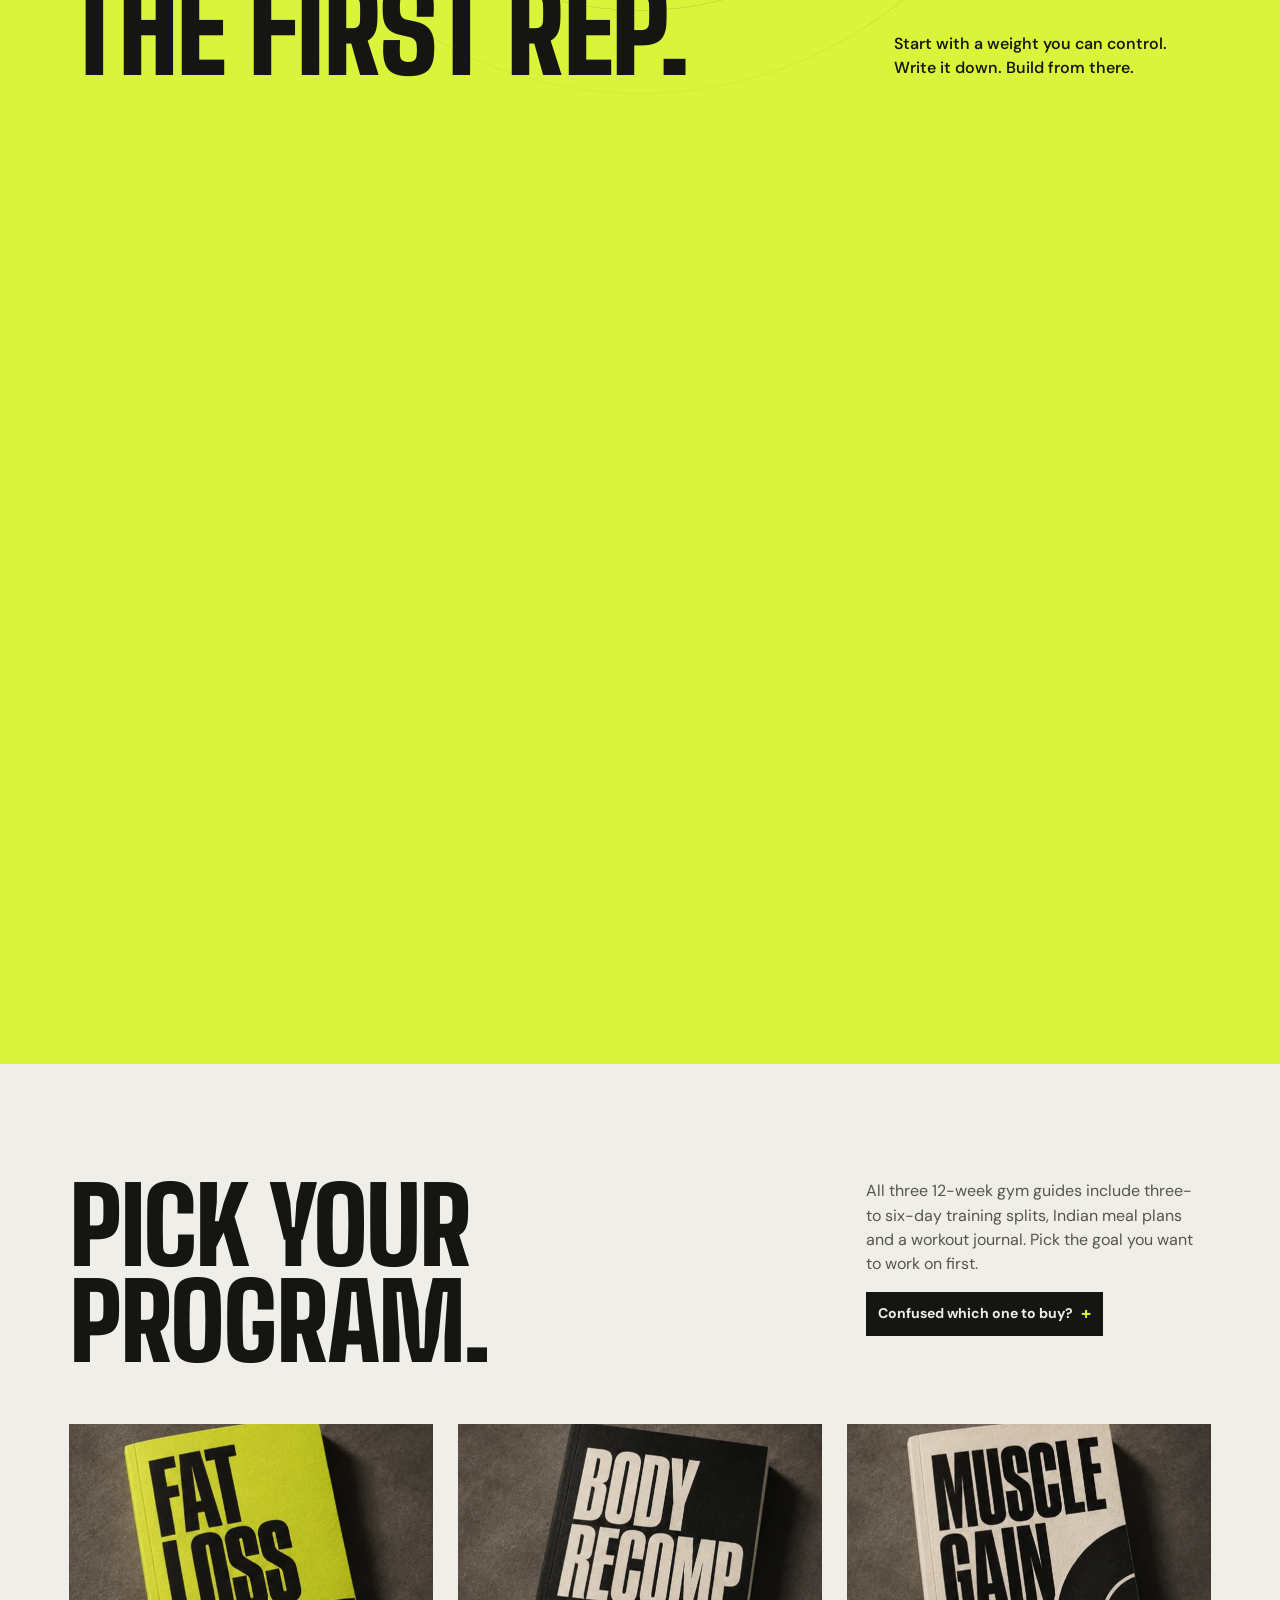
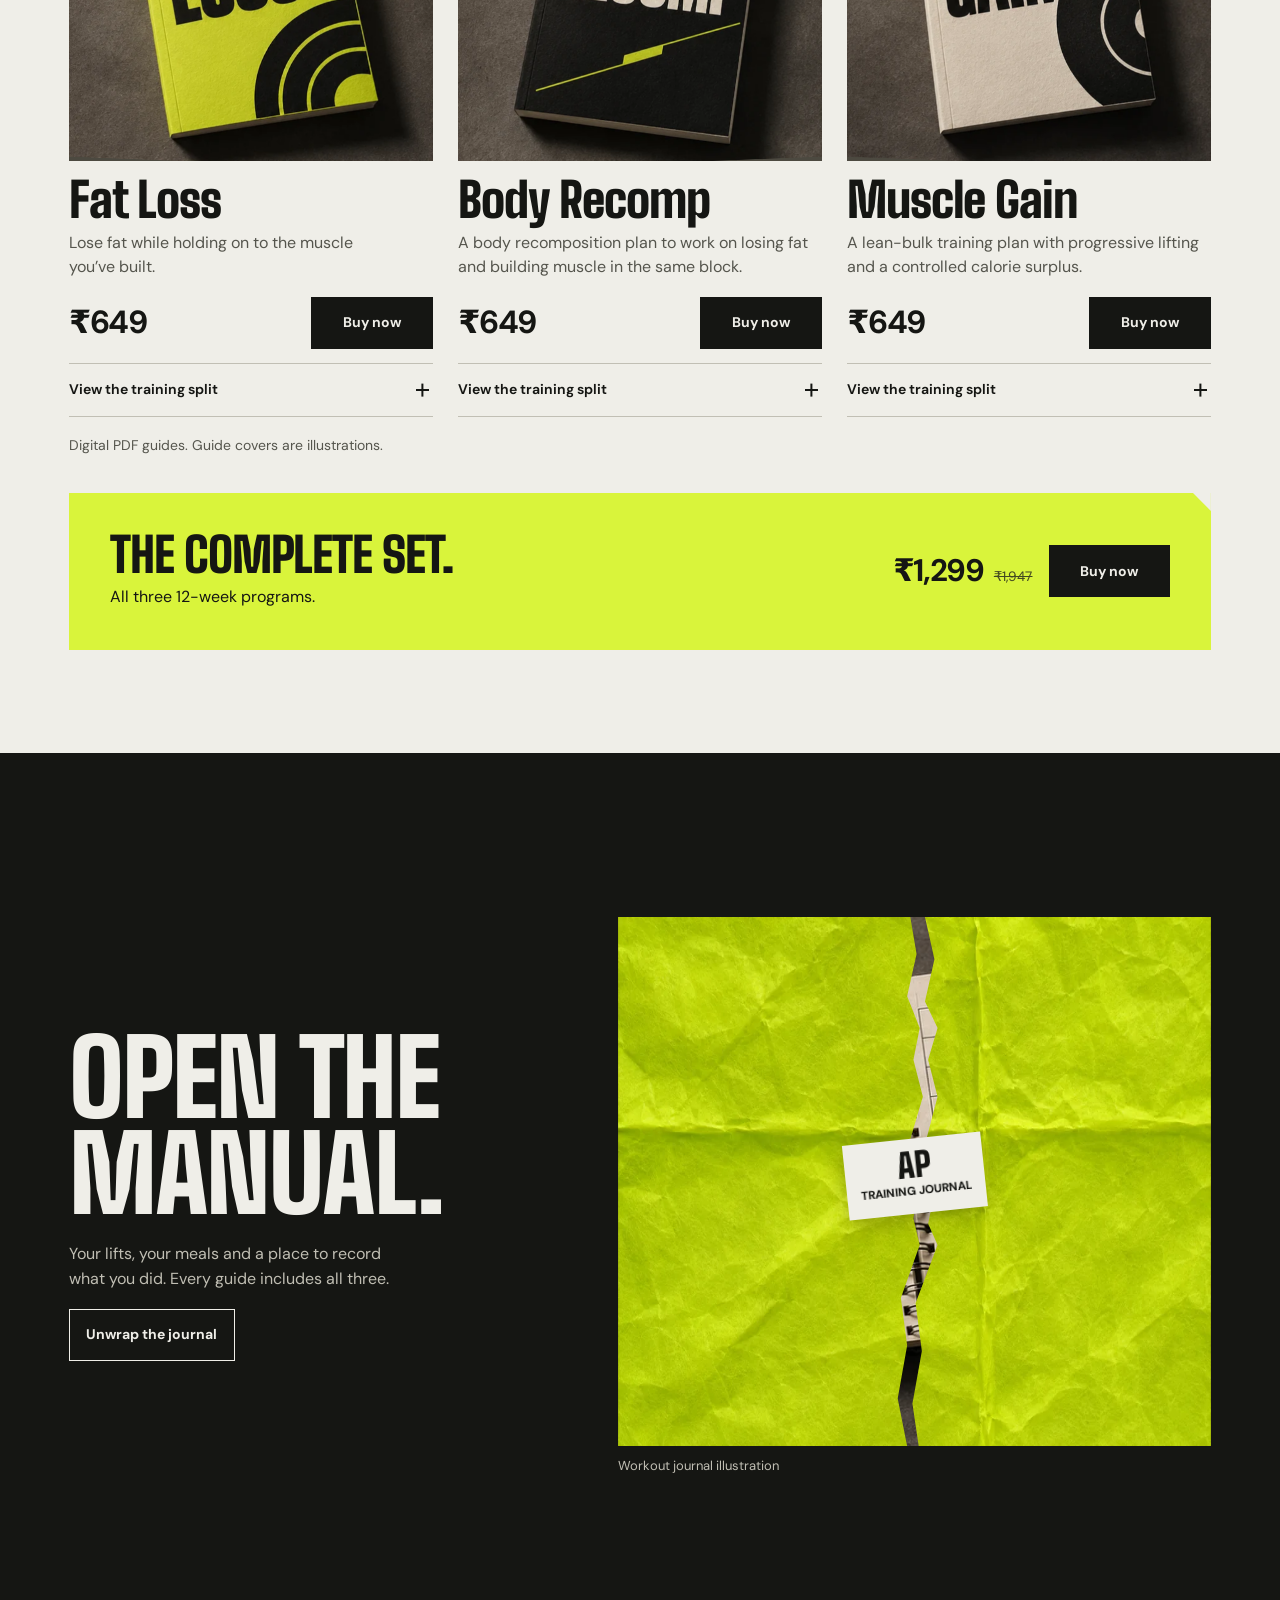
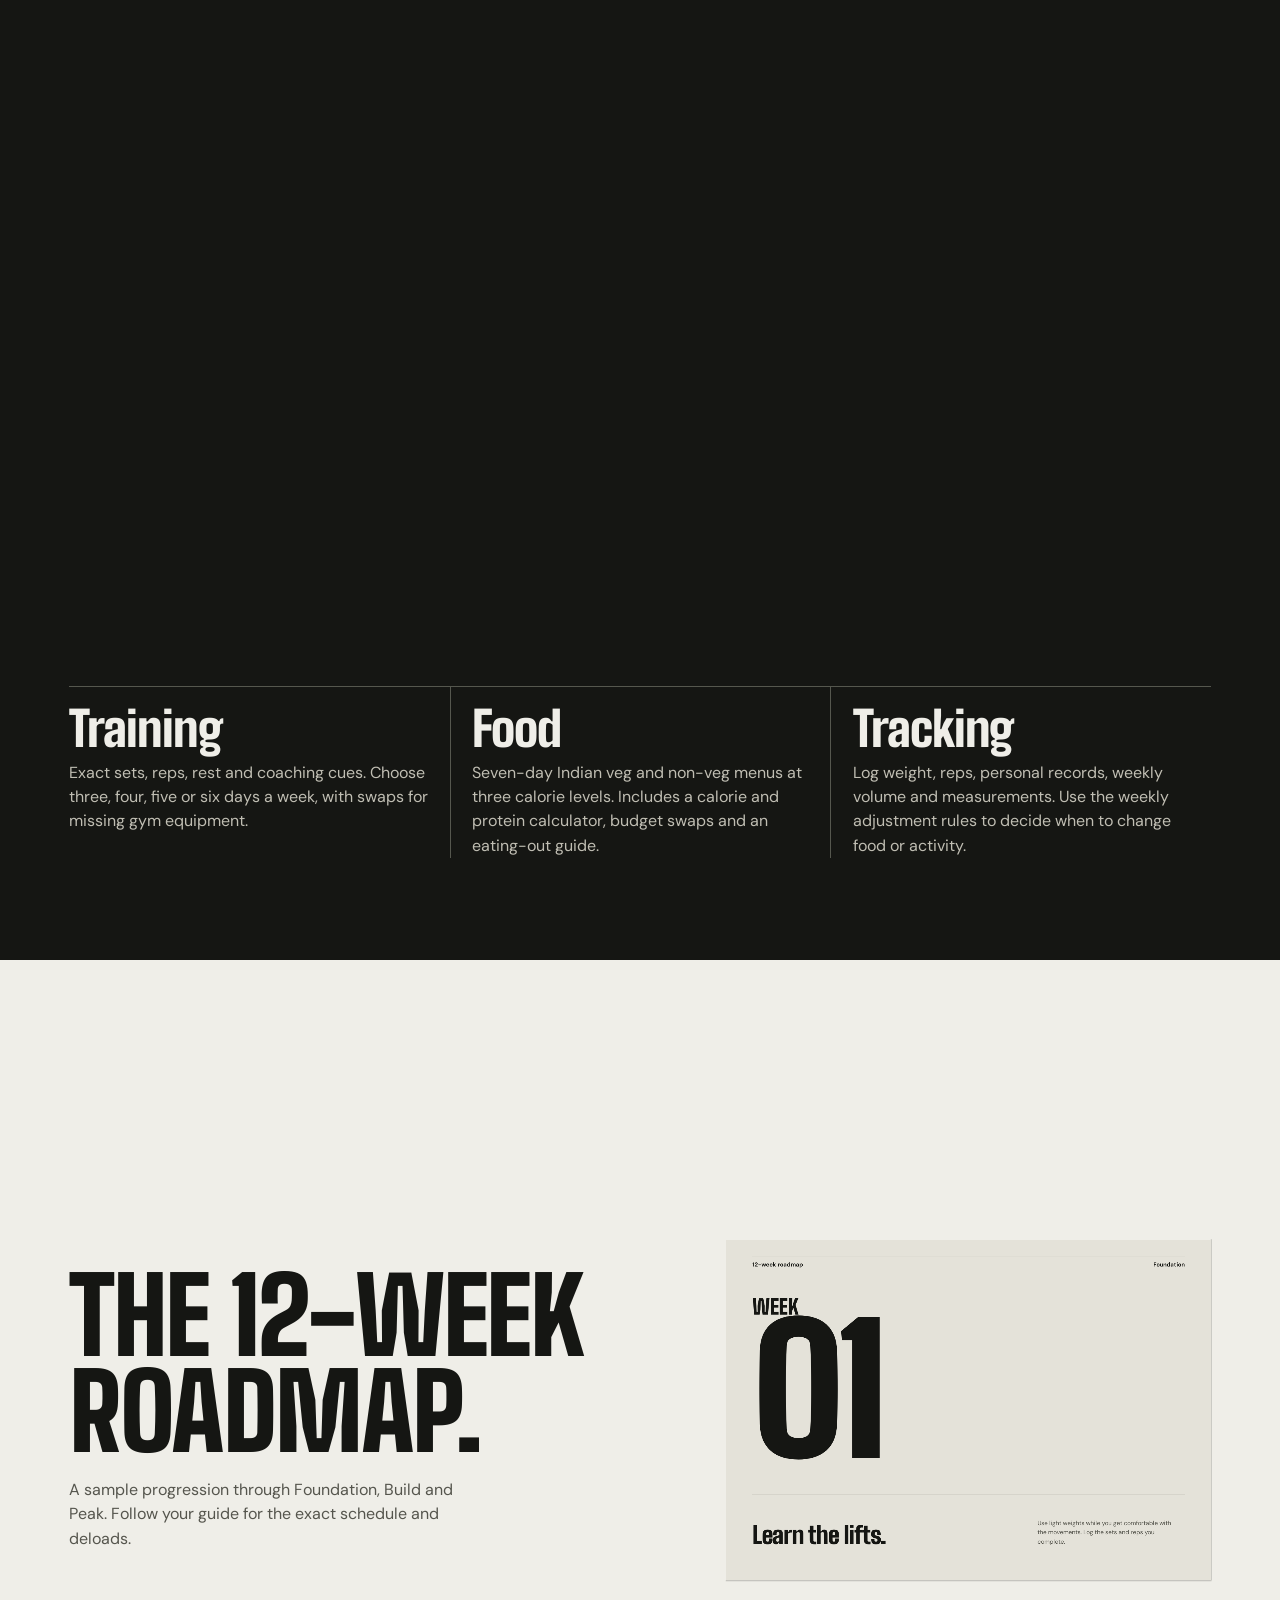
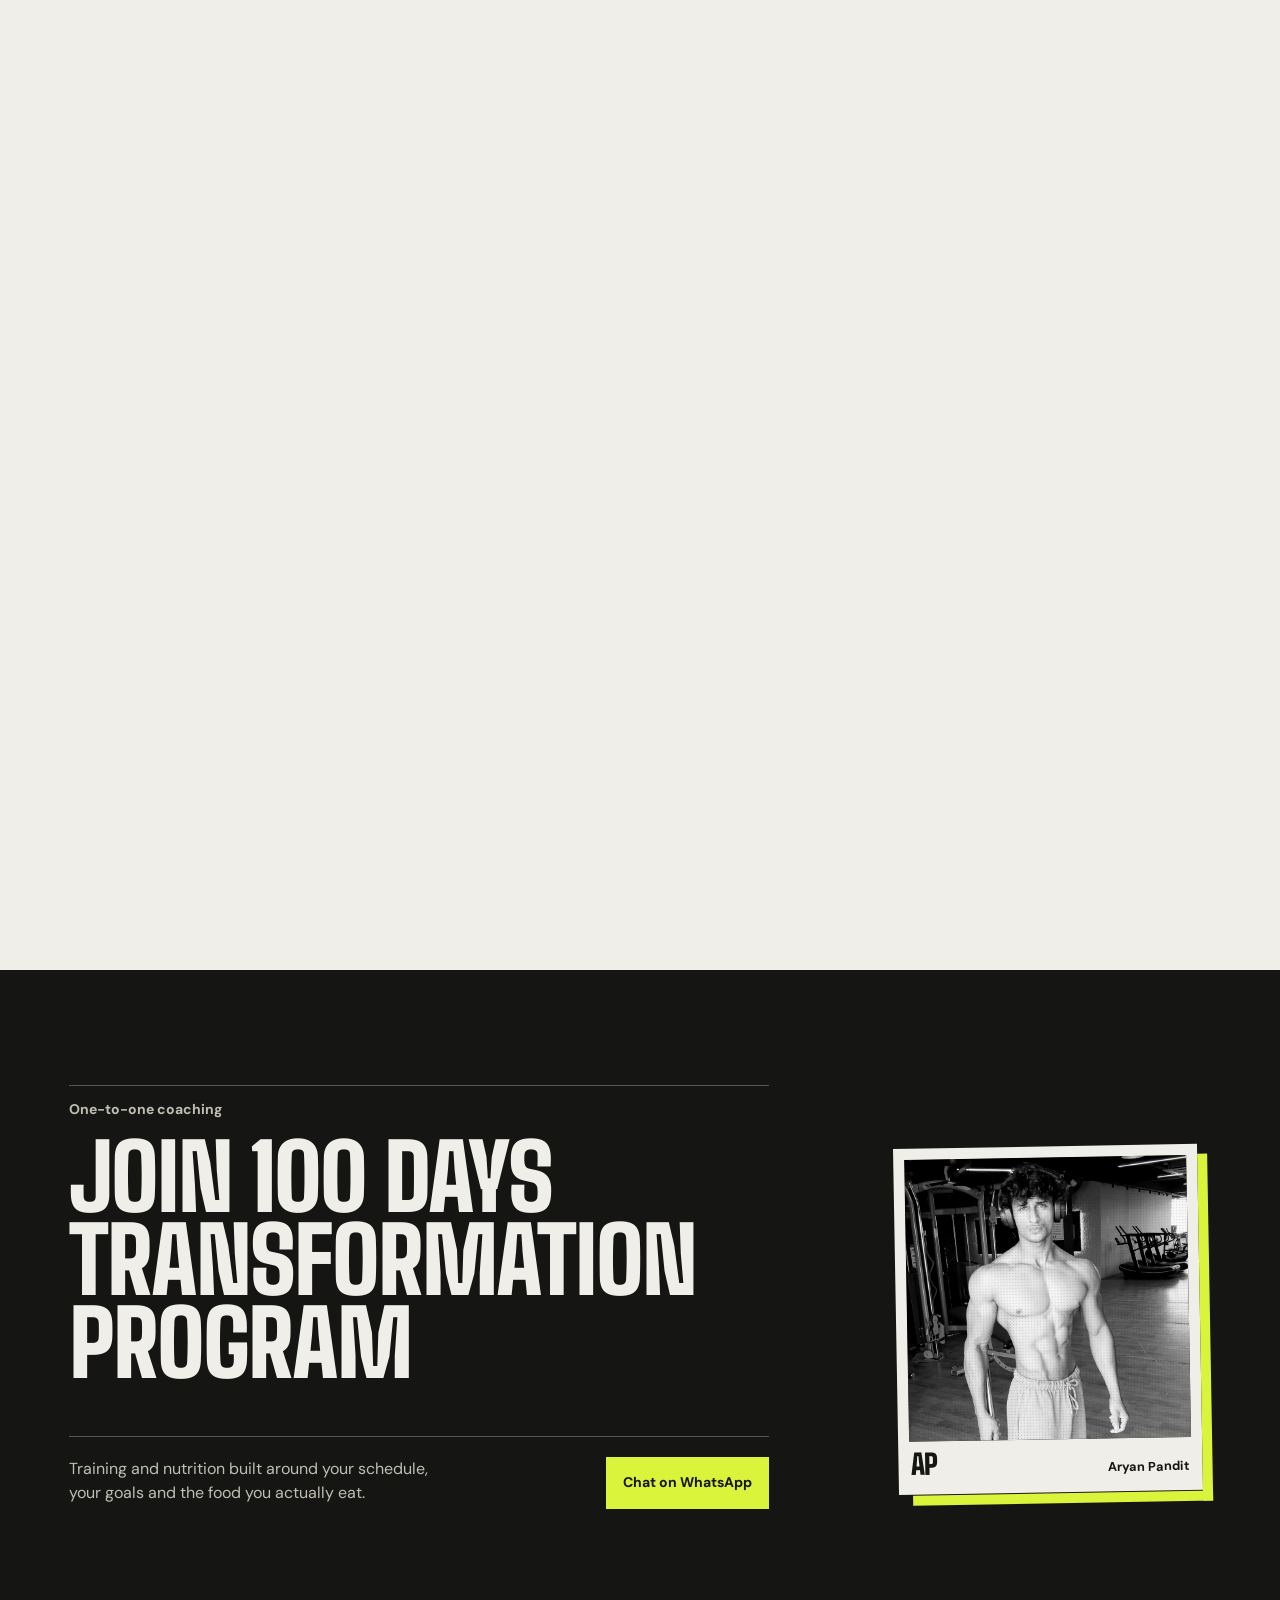
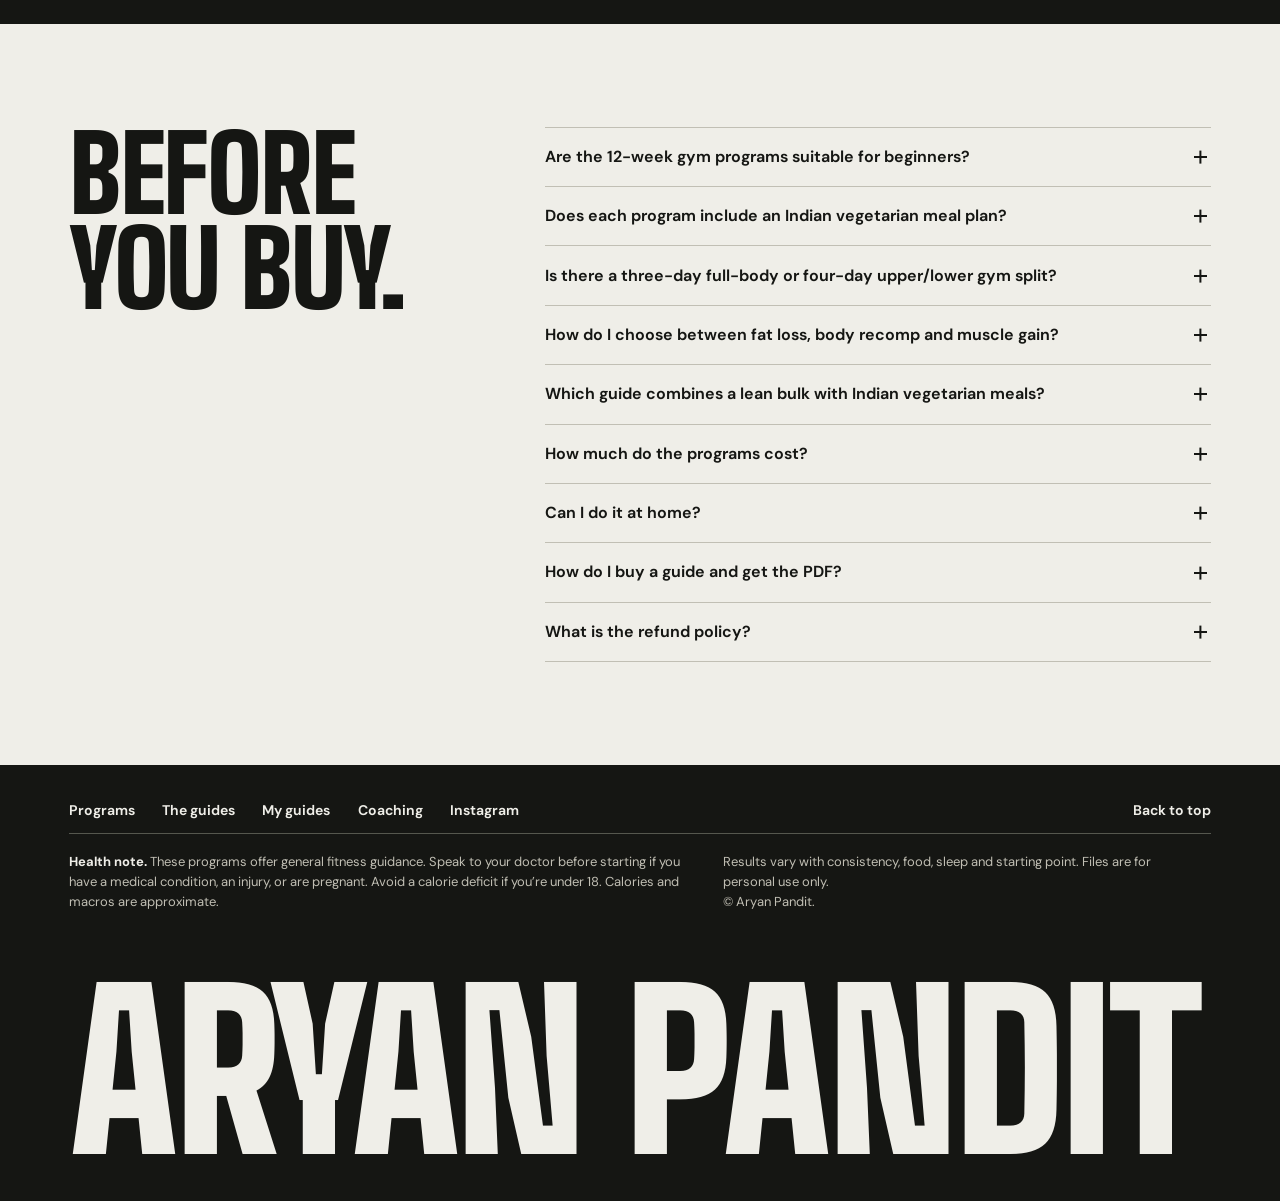
==== commit 4ca1de5d: "Open the plan finder from a compact catalogue button" ====
--- a/index.html
+++ b/index.html
@@ -199,18 +199,23 @@
       <div class="shell">
         <header class="section-heading catalogue-heading">
           <h2 id="programs-title">PICK YOUR<br>PROGRAM.</h2>
-          <p>All three 12-week gym guides include three- to six-day training splits, Indian meal plans and a workout journal. Pick the goal you want to work on first.</p>
+          <div>
+            <p>All three 12-week gym guides include three- to six-day training splits, Indian meal plans and a workout journal. Pick the goal you want to work on first.</p>
+            <button class="action action-ink finder-trigger" type="button" aria-haspopup="dialog" aria-controls="plan-finder" hidden>
+              Confused which one to buy? <span aria-hidden="true">+</span>
+            </button>
+          </div>
         </header>
-        <section class="plan-finder" aria-labelledby="finder-title" hidden>
-          <div class="finder-intro">
-            <p class="finder-kicker">Not sure where to start?</p>
-            <h3 id="finder-title">FIND MY PLAN.</h3>
-          </div>
+        <dialog id="plan-finder" class="plan-finder" aria-labelledby="finder-title" data-lenis-prevent>
+          <form method="dialog">
+            <button class="finder-close" aria-label="Close plan finder">×</button>
+          </form>
+          <h3 id="finder-title">FIND MY PLAN.</h3>
           <div class="finder-work">
             <fieldset class="finder-step" data-finder="goal">
               <legend>What’s your main goal?</legend>
               <div class="finder-options">
-                <button type="button" data-plan="fat-loss">Get leaner</button>
+                <button type="button" data-plan="fat-loss" autofocus>Get leaner</button>
                 <button type="button" data-plan="muscle-gain">Build muscle</button>
                 <button type="button" data-plan="both">A bit of both</button>
               </div>
@@ -227,11 +232,11 @@
               <p class="finder-kicker">Your starting plan</p>
               <h4 tabindex="-1"></h4>
               <p class="finder-reason"></p>
-              <a class="action action-ink finder-link" href="#programs">See the plan <span aria-hidden="true">↘</span></a>
+              <a class="action action-acid finder-link" href="#programs">See the plan <span aria-hidden="true">↘</span></a>
             </div>
             <button class="finder-reset" type="button" hidden>Start over</button>
           </div>
-        </section>
+        </dialog>
         <div class="program-grid">
           <article class="program" id="fat-loss" aria-labelledby="fatloss-title">
             <div class="book-art">
--- a/assets/chapters.css
+++ b/assets/chapters.css
@@ -603,7 +603,7 @@
 
 .buy-action[aria-busy="true"] { opacity: .7; }
 
-.checkout-dialog {
+:is(.checkout-dialog, .plan-finder) {
   position: fixed;
   width: min(32rem, calc(100% - 2rem));
   max-height: calc(100% - 2rem);
@@ -613,14 +613,14 @@
   background: var(--ink);
   color: var(--paper);
 }
-.checkout-dialog::backdrop { background: rgb(16 17 15 / 74%); }
+:is(.checkout-dialog, .plan-finder)::backdrop { background: rgb(16 17 15 / 74%); }
 .checkout-dialog h2 {
   padding-right: 2rem;
   font-size: clamp(2.75rem, 8vw, 4.2rem);
   text-transform: uppercase;
 }
 .checkout-dialog-message { margin-top: 1rem; color: var(--muted-dark); }
-.checkout-close {
+:is(.checkout-close, .finder-close) {
   position: absolute;
   top: .6rem;
   right: .6rem;
--- a/assets/guides.css
+++ b/assets/guides.css
@@ -1,23 +1,24 @@
-.plan-finder {
-  display: grid;
-  gap: 1.25rem 2rem;
-  margin: 0 0 clamp(2rem, 6vw, 5.25rem);
-  color: var(--paper);
-  background: var(--ink);
-}
-.finder-intro {
-  padding: clamp(1.25rem, 3vw, 2.25rem);
-  color: var(--ink);
-  background: var(--acid);
-}
+.catalogue-heading { align-items: start; }
+.finder-trigger {
+  min-height: 44px;
+  gap: .55rem;
+  margin-top: .75rem;
+  padding-inline: .65rem;
+  text-align: start;
+}
+.finder-trigger span {
+  color: var(--acid);
+  font-size: 1.1rem;
+  line-height: 1;
+}
+html:has(.plan-finder[open]) { overflow: hidden; }
+.plan-finder { overscroll-behavior: contain; }
+.plan-finder h3 {
+  padding-right: 2.25rem;
+  font-size: clamp(2.5rem, 7vw, 4.2rem);
+}
+.finder-work { margin-top: 1.35rem; }
 .finder-kicker { font-size: .8125rem; font-weight: 700; }
-.finder-intro h3 { margin-top: .45rem; font-size: clamp(2.9rem, 6.1vw, 6.1rem); }
-.finder-work {
-  display: grid;
-  align-content: center;
-  min-width: 0;
-  padding: 0 1.25rem 1.35rem;
-}
 .finder-step { margin: 0; padding: 0; border: 0; min-width: 0; }
 .finder-step legend { margin-bottom: .65rem; padding: 0; font-weight: 700; }
 .finder-options { display: flex; flex-wrap: wrap; gap: .5rem; }
@@ -47,11 +48,8 @@
 .finder-result .finder-link {
   justify-content: space-between;
   gap: 1rem;
-  color: var(--ink);
-  background: var(--acid);
 }
 .finder-reset {
-  justify-self: start;
   min-height: 44px;
   margin-top: .25rem;
   padding: 0;
@@ -63,10 +61,6 @@
   cursor: pointer;
 }
 
-@media (min-width: 49rem) {
-  .plan-finder { grid-template-columns: minmax(0, .87fr) minmax(0, 1fr); }
-  .finder-work { min-height: 12.5rem; padding: 1.25rem 2rem 1.25rem 0; }
-}
 @media (min-width: 52rem) and (max-width: 61.99rem) {
   .site-nav { gap: 1rem; }
 }
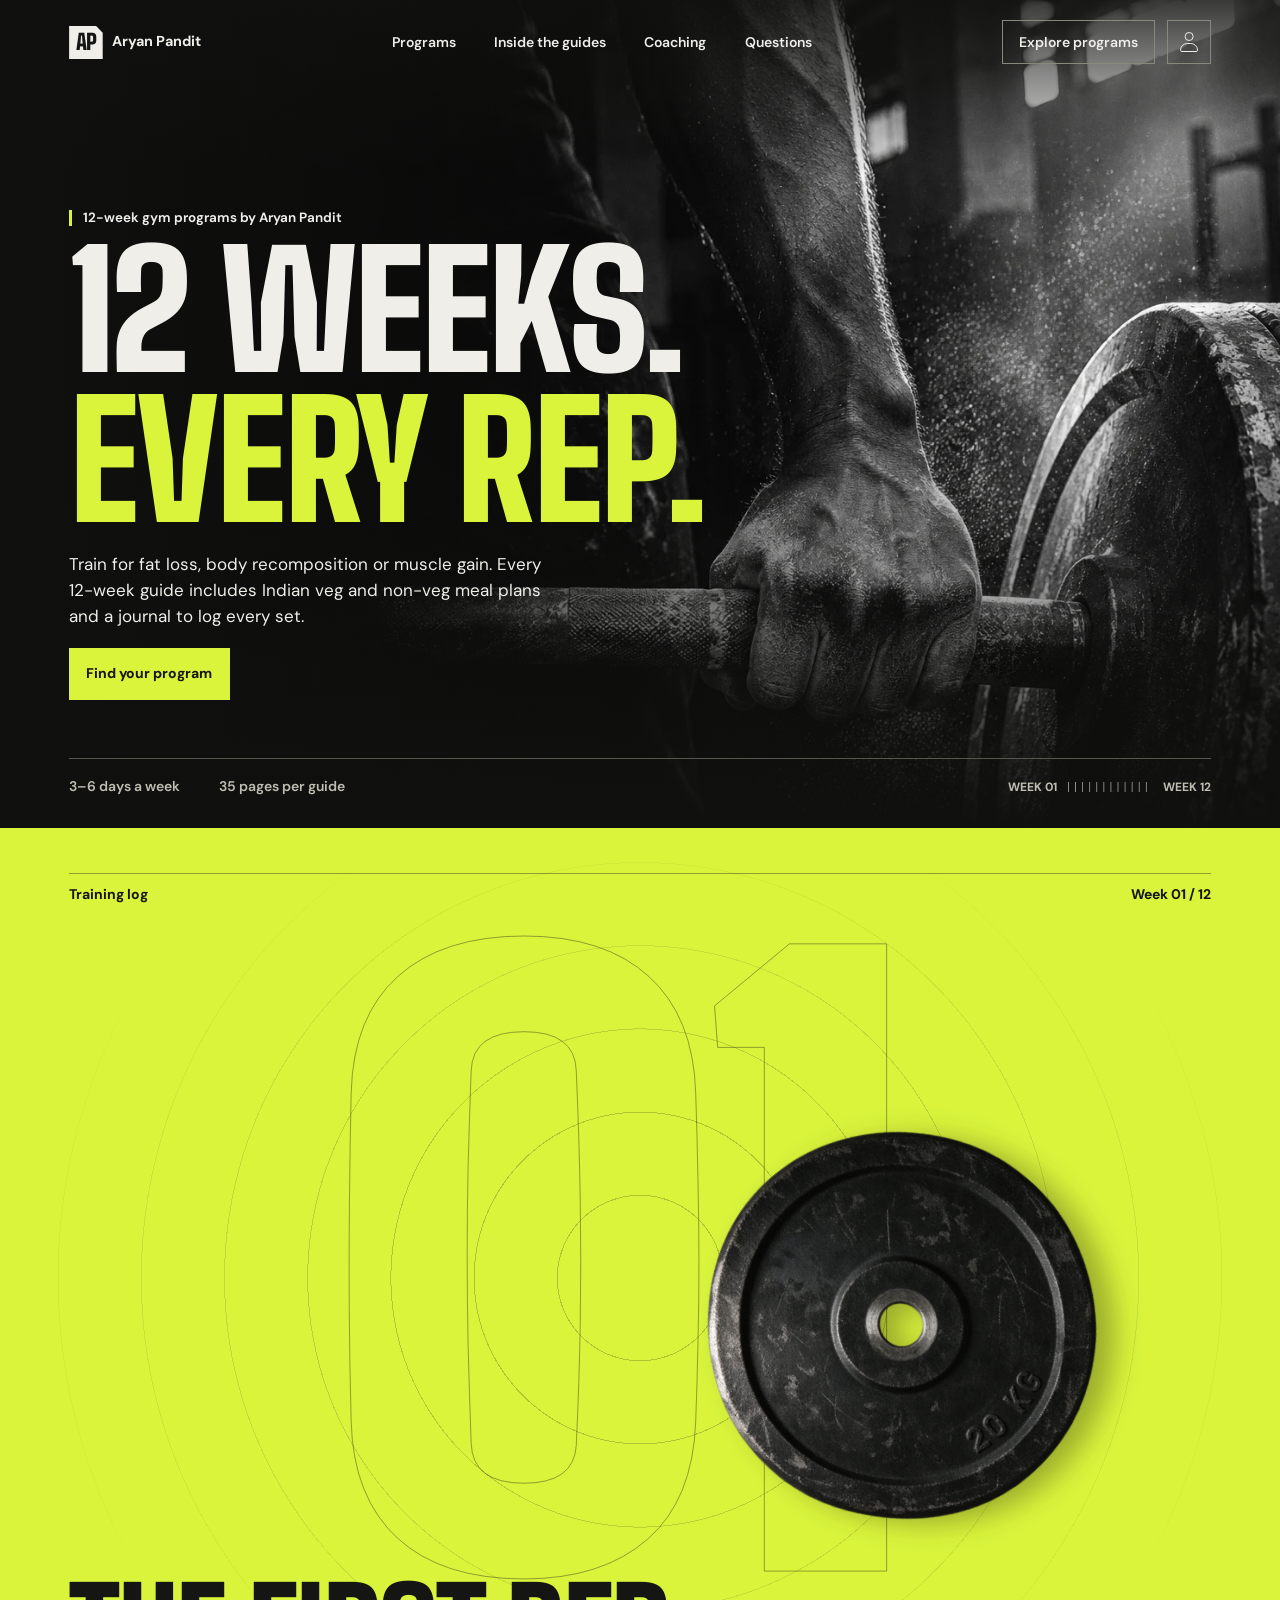
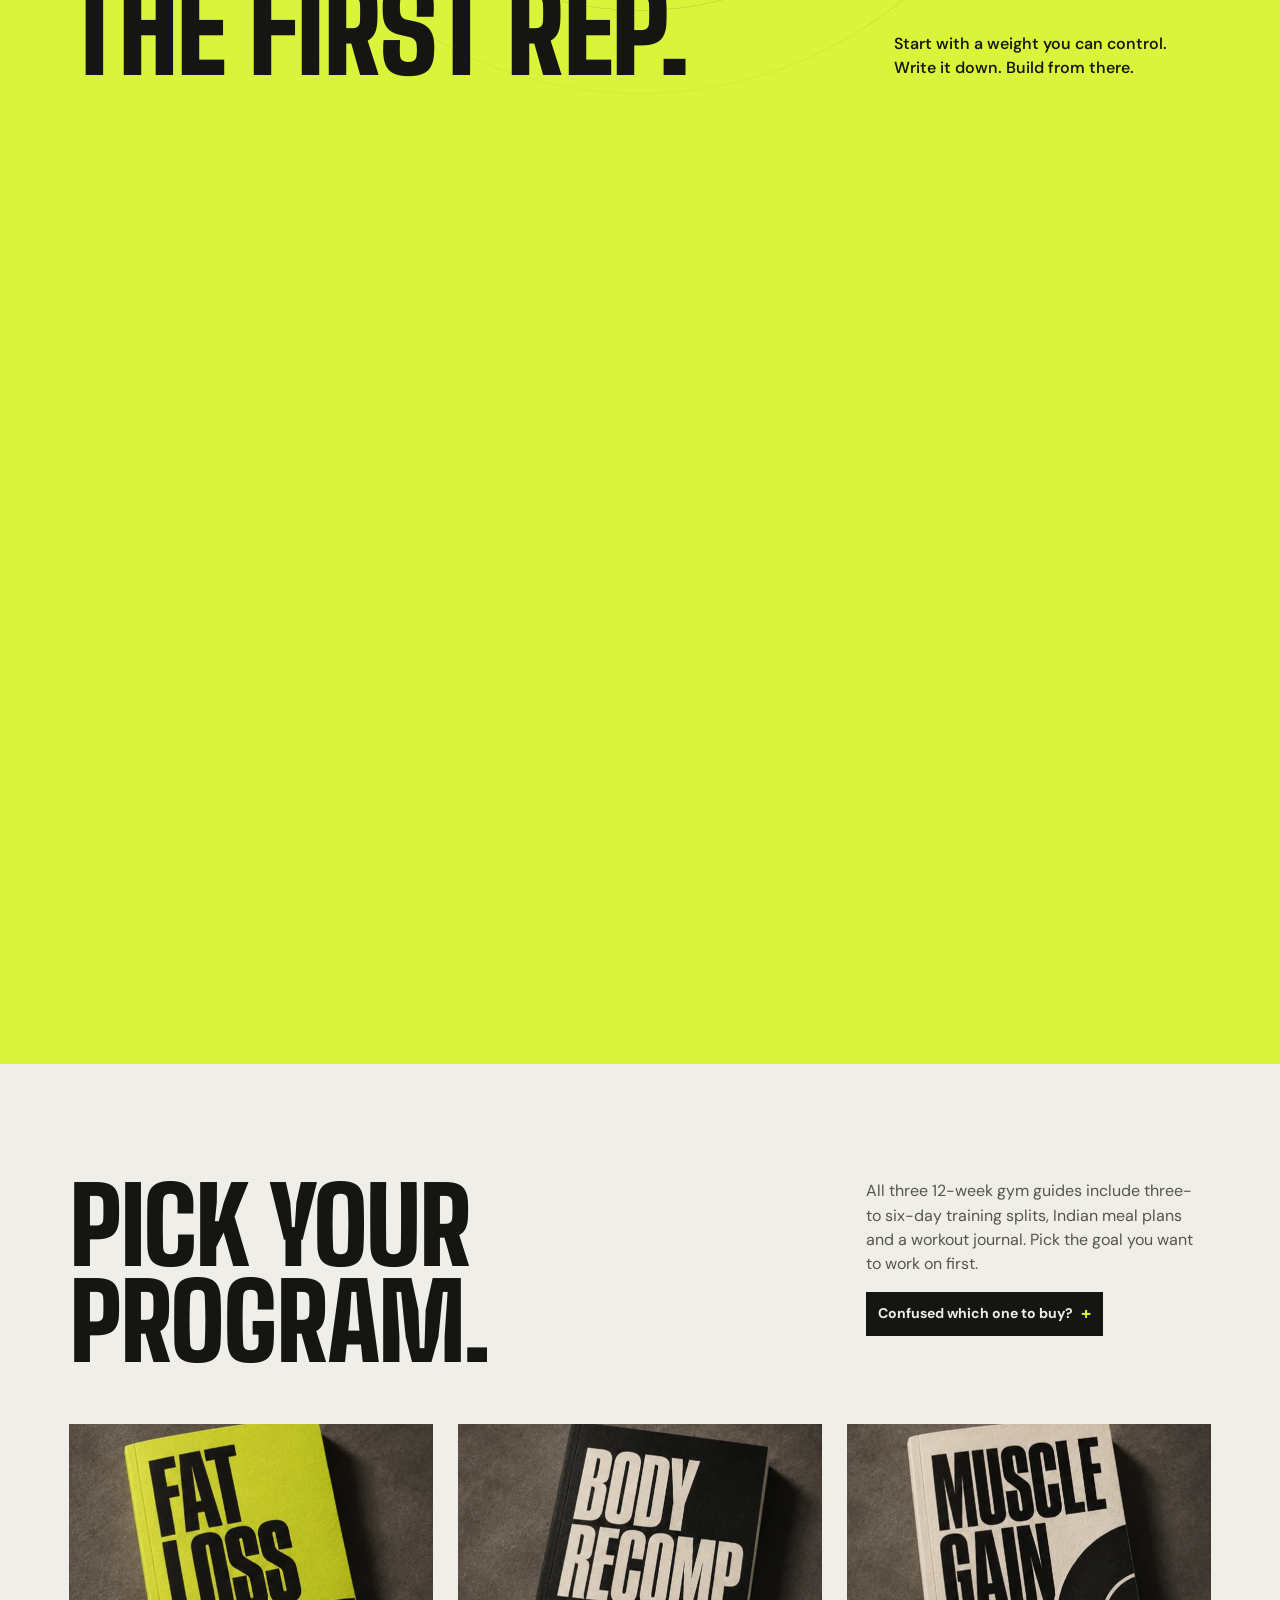
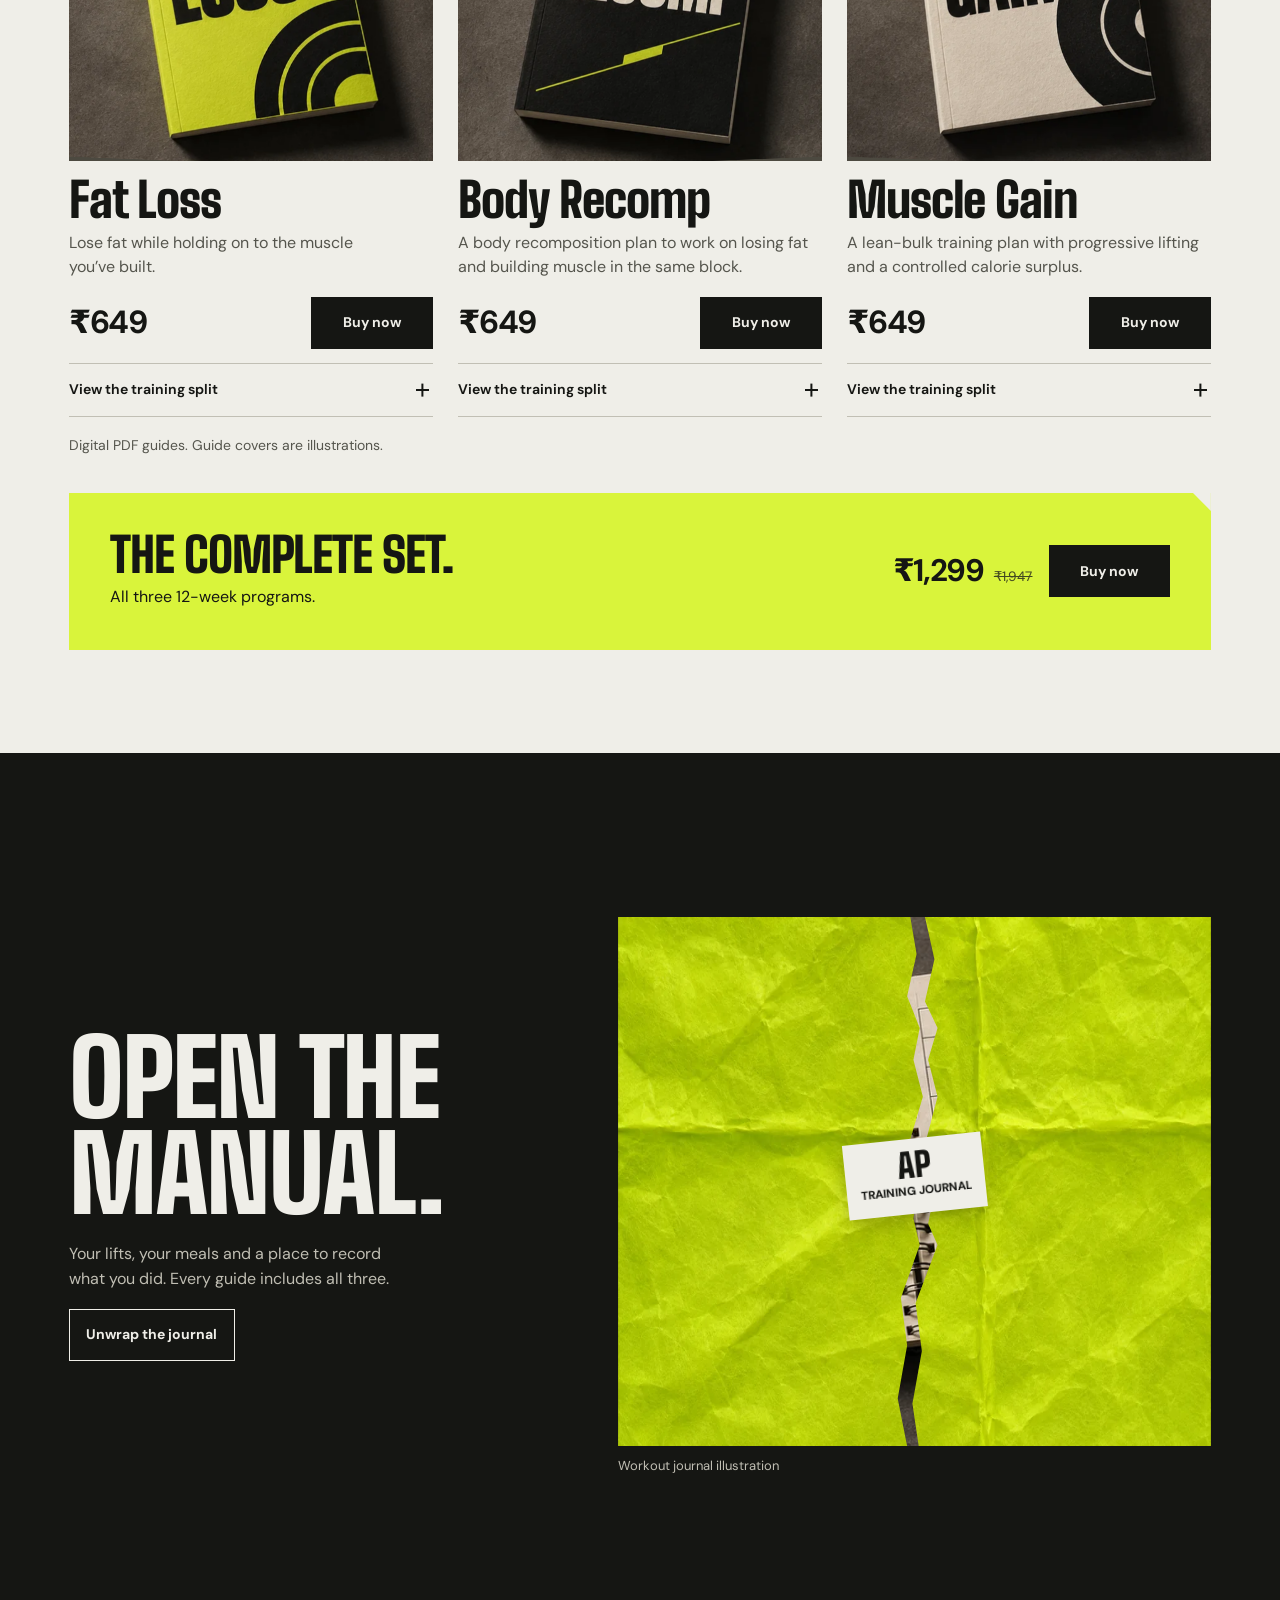
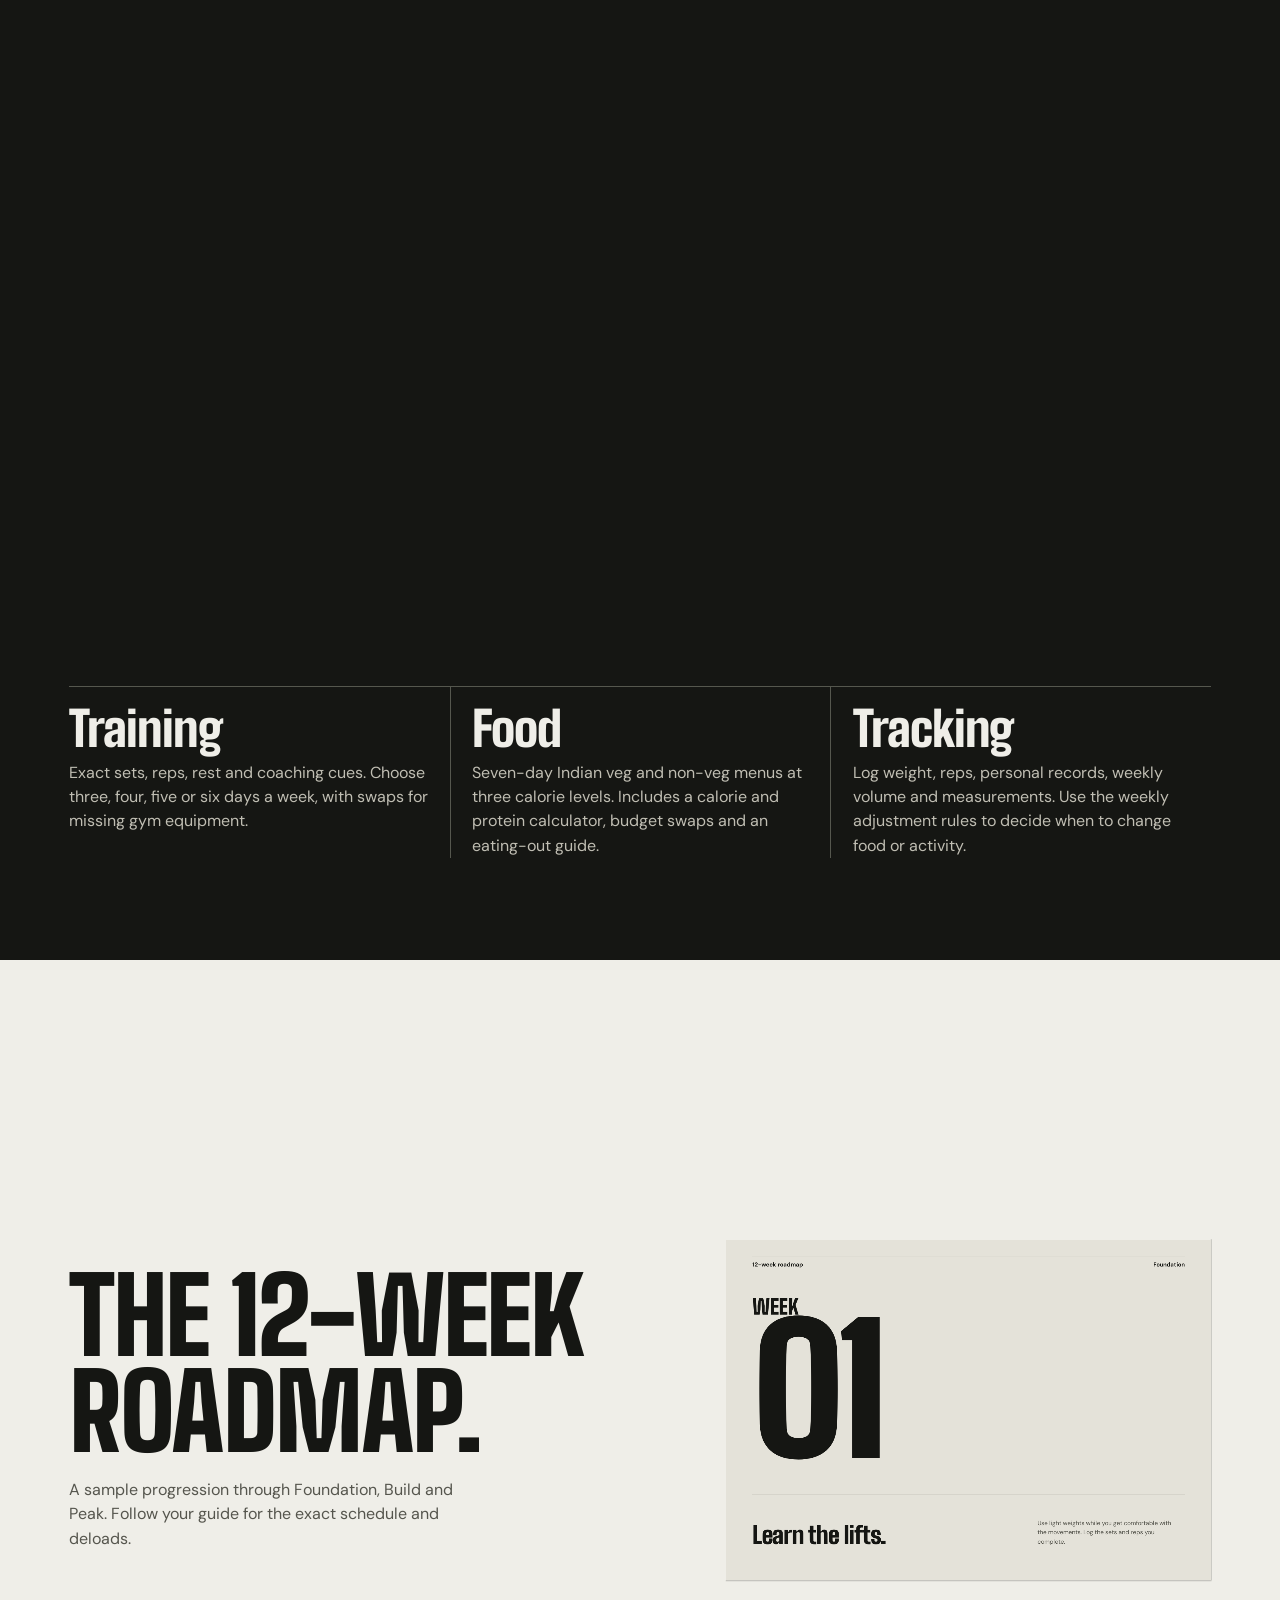
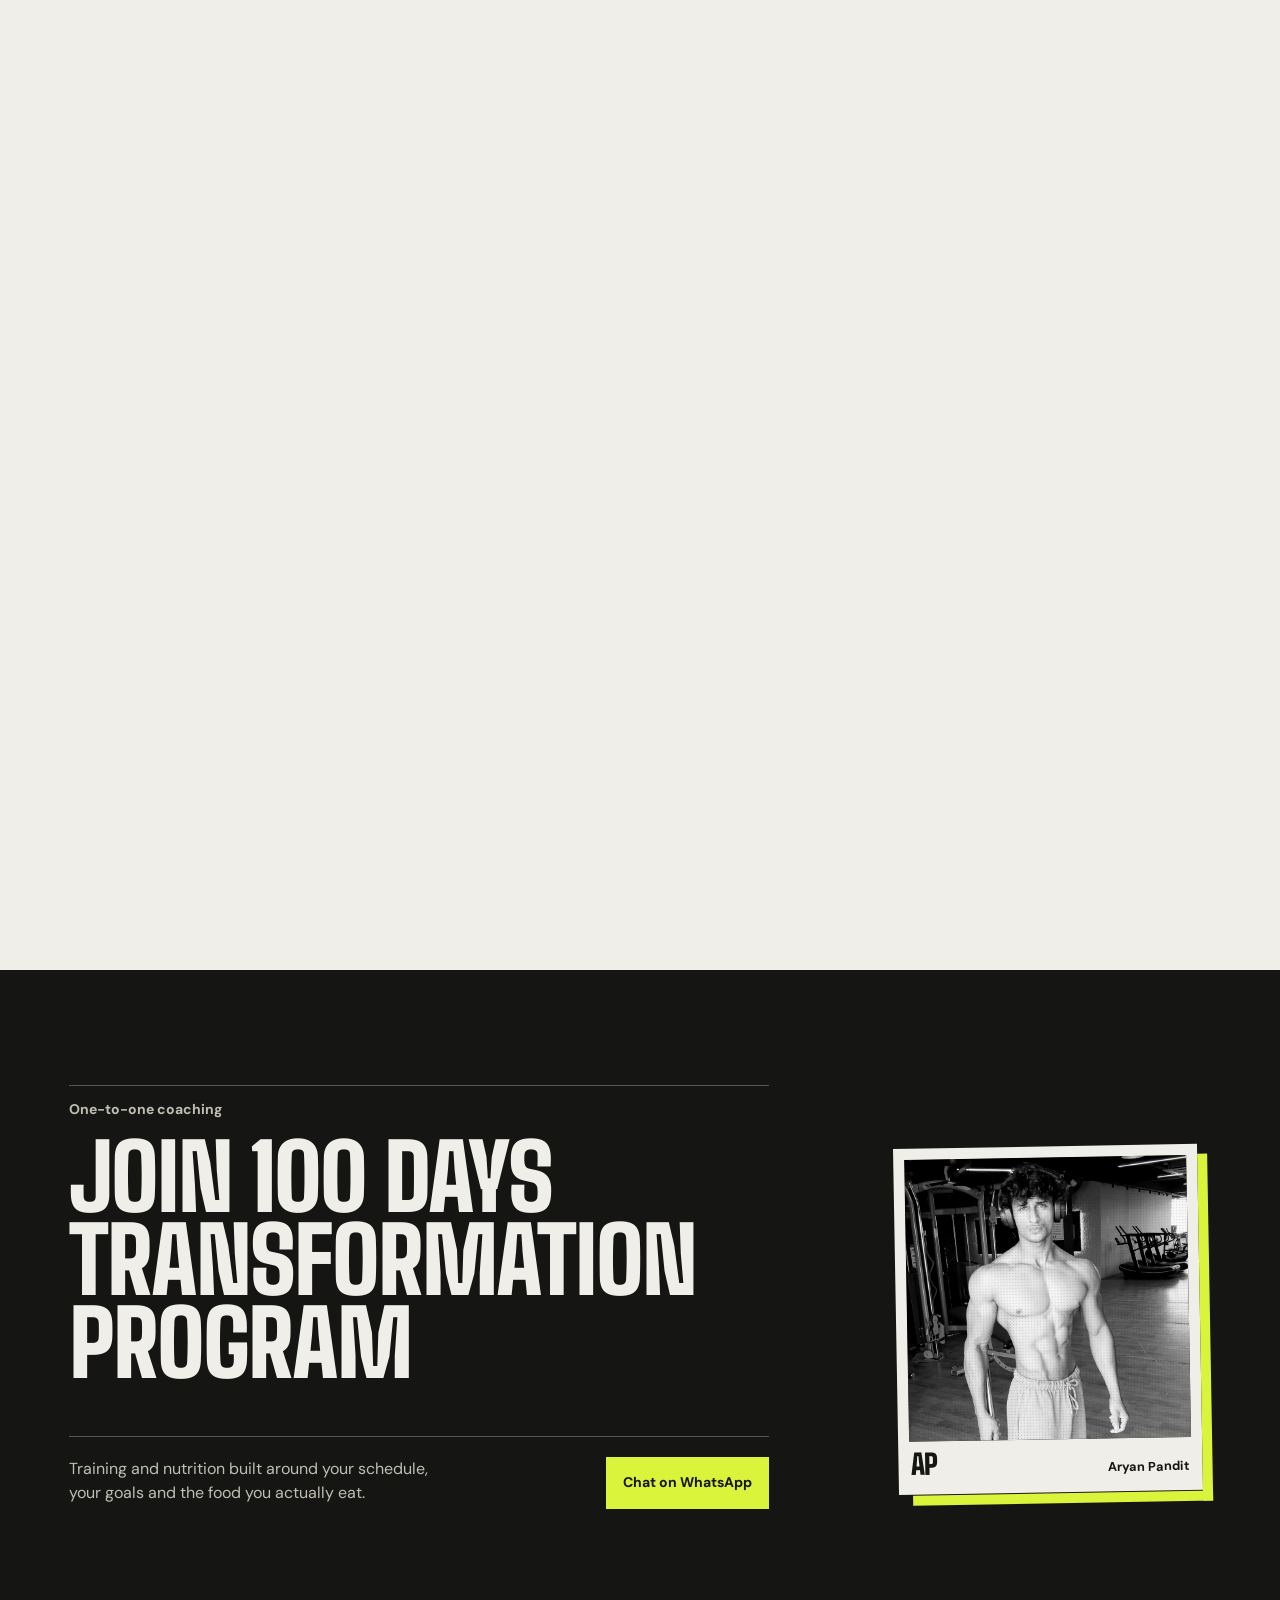
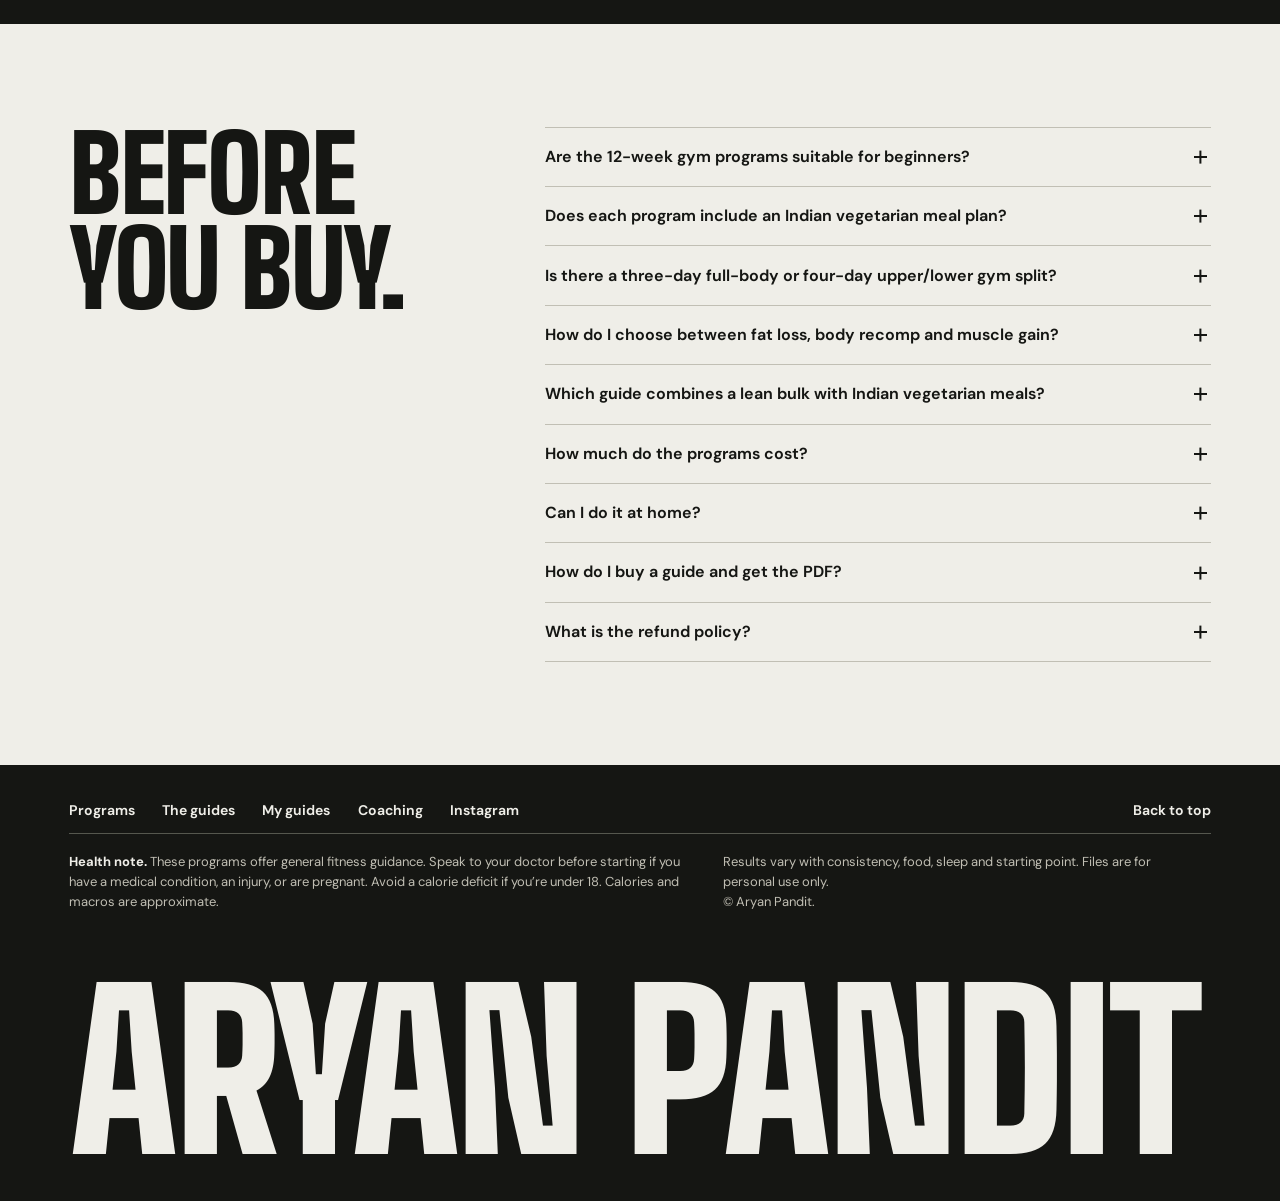
==== commit dc38148a: "Move My Guides into the profile menu" ====
--- a/index.html
+++ b/index.html
@@ -116,19 +116,25 @@
         <a href="#inside">Inside the guides</a>
         <a href="#coaching">Coaching</a>
         <a href="#faq">Questions</a>
-        <a href="/my-guides">My guides</a>
       </nav>
-      <a class="action header-action" href="#programs">Explore programs</a>
-      <details class="site-menu">
-        <summary>Menu</summary>
-        <nav aria-label="Mobile navigation">
-          <a href="#programs">Programs</a>
-          <a href="#inside">Inside the guides</a>
-          <a href="#coaching">Coaching</a>
-          <a href="#faq">Questions</a>
-          <a href="/my-guides">My guides</a>
-        </nav>
-      </details>
+      <div class="header-actions">
+        <a class="action header-action" href="#programs">Explore programs</a>
+        <details class="site-menu" name="header-menu">
+          <summary>Menu</summary>
+          <nav aria-label="Mobile navigation">
+            <a href="#programs">Programs</a>
+            <a href="#inside">Inside the guides</a>
+            <a href="#coaching">Coaching</a>
+            <a href="#faq">Questions</a>
+          </nav>
+        </details>
+        <details class="profile-menu" name="header-menu">
+          <summary><span class="profile-icon" aria-hidden="true"></span><span class="sr-only">Profile</span></summary>
+          <nav aria-label="Profile navigation">
+            <a href="/my-guides">My guides</a>
+          </nav>
+        </details>
+      </div>
     </div>
   </header>
 
--- a/assets/site.css
+++ b/assets/site.css
@@ -145,17 +145,51 @@
 }
 .brand:hover .brand-mark { background: var(--acid); }
 .site-nav, .header-action { display: none; }
-/* The mobile index opens as a paper tab, with the chapter links in normal tab order. */
-.site-menu { position: relative; }
-.site-menu > summary {
+.header-actions {
+  display: flex;
+  align-items: center;
+  gap: clamp(.5rem, 1.5vw, .75rem);
+}
+:is(.site-menu, .profile-menu) { position: relative; }
+:is(.site-menu, .profile-menu) > summary {
   min-height: 2.75rem;
-  padding: .55rem 2.2rem .55rem .85rem;
   border: 1px solid #88897c;
   font-size: .875rem;
 }
+.site-menu > summary { padding: .55rem 2.2rem .55rem .85rem; }
 .site-menu > summary::before, .site-menu > summary::after { right: .8rem; }
-.site-menu > summary:hover, .site-menu[open] > summary { background: var(--paper); color: var(--ink); }
-.site-menu nav {
+:is(.site-menu, .profile-menu) > summary:hover,
+:is(.site-menu, .profile-menu)[open] > summary { background: var(--paper); color: var(--ink); }
+.profile-menu > summary {
+  display: grid;
+  width: 2.75rem;
+  padding: 0;
+  place-items: center;
+}
+.profile-menu > summary::before, .profile-menu > summary::after { display: none; }
+.profile-icon {
+  position: relative;
+  width: 1.25rem;
+  height: 1.25rem;
+}
+.profile-icon::before, .profile-icon::after {
+  position: absolute;
+  border: 1.5px solid currentColor;
+  content: "";
+}
+.profile-icon::before {
+  top: 0;
+  left: 50%;
+  width: .55rem;
+  height: .55rem;
+  border-radius: 50%;
+  translate: -50%;
+}
+.profile-icon::after {
+  inset: .67rem .05rem 0;
+  border-radius: .6rem .6rem .15rem .15rem;
+}
+:is(.site-menu, .profile-menu) nav {
   position: absolute;
   inset: calc(100% + .6rem) 0 auto auto;
   display: grid;
@@ -165,7 +199,8 @@
   background: var(--ink);
   box-shadow: 0 10px 30px rgb(0 0 0 / 24%);
 }
-.site-menu nav a {
+.profile-menu nav { min-width: 9rem; }
+:is(.site-menu, .profile-menu) nav a {
   display: flex;
   align-items: center;
   min-height: 2.8rem;
@@ -175,7 +210,7 @@
   font-weight: 650;
 }
 .site-menu nav a + a { border-top: 1px solid var(--rule-dark); }
-.site-menu nav a:hover { color: var(--acid); }
+:is(.site-menu, .profile-menu) nav a:hover { color: var(--acid); }
 .header-action {
   flex-shrink: 0;
   min-height: 2.75rem;
@@ -599,6 +634,7 @@
     justify-content: center;
     min-height: 44px;
     text-decoration: none;
+    white-space: nowrap;
     color: var(--paper);
     font-size: .875rem;
     font-weight: 600;
@@ -608,6 +644,9 @@
 }
 
 @media (max-width: 23rem) {
+  .header-inner { gap: .5rem; }
+  .site-menu > summary { padding-inline: .65rem 1.85rem; }
+  .site-menu > summary::before, .site-menu > summary::after { right: .65rem; }
   .hero-specs dd { font-size: .75rem; }
   .footer-wordmark { font-size: 16.5vw; }
   .program-buy .action { padding-inline: .65rem; }
